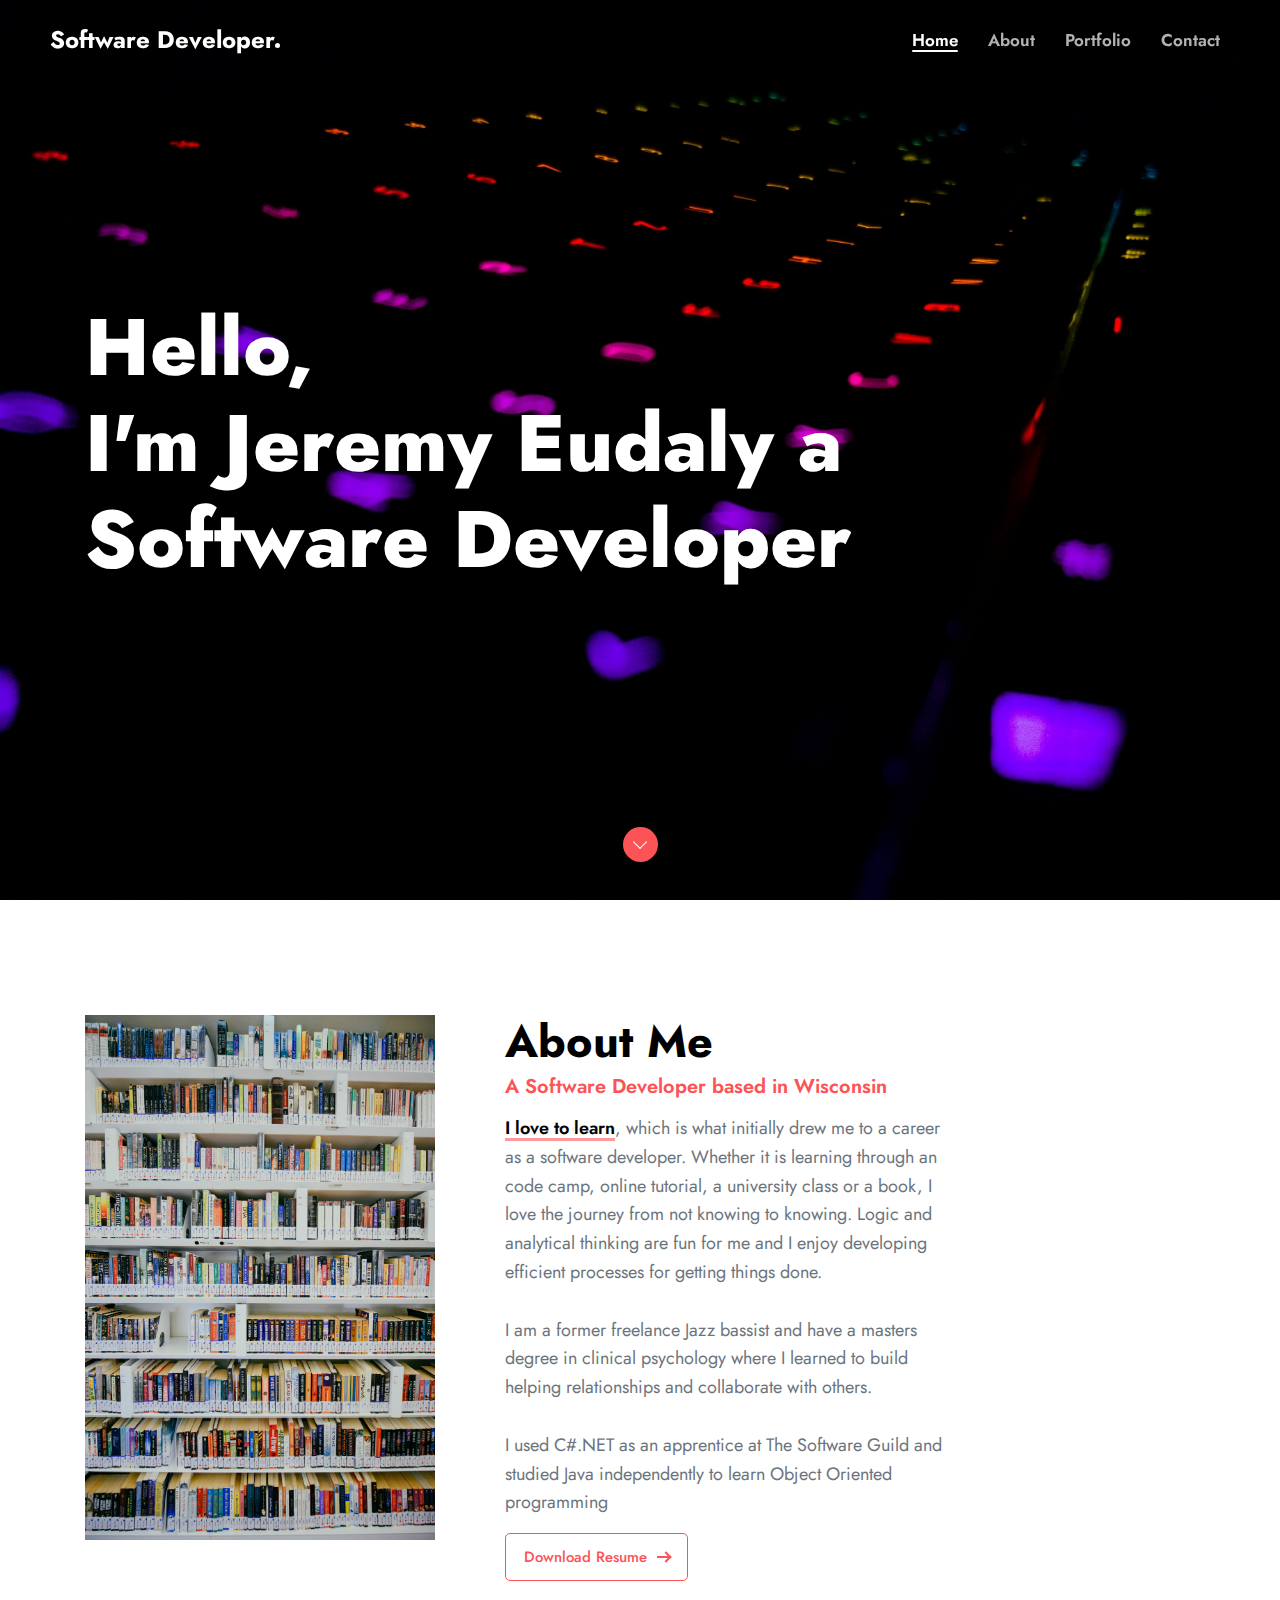
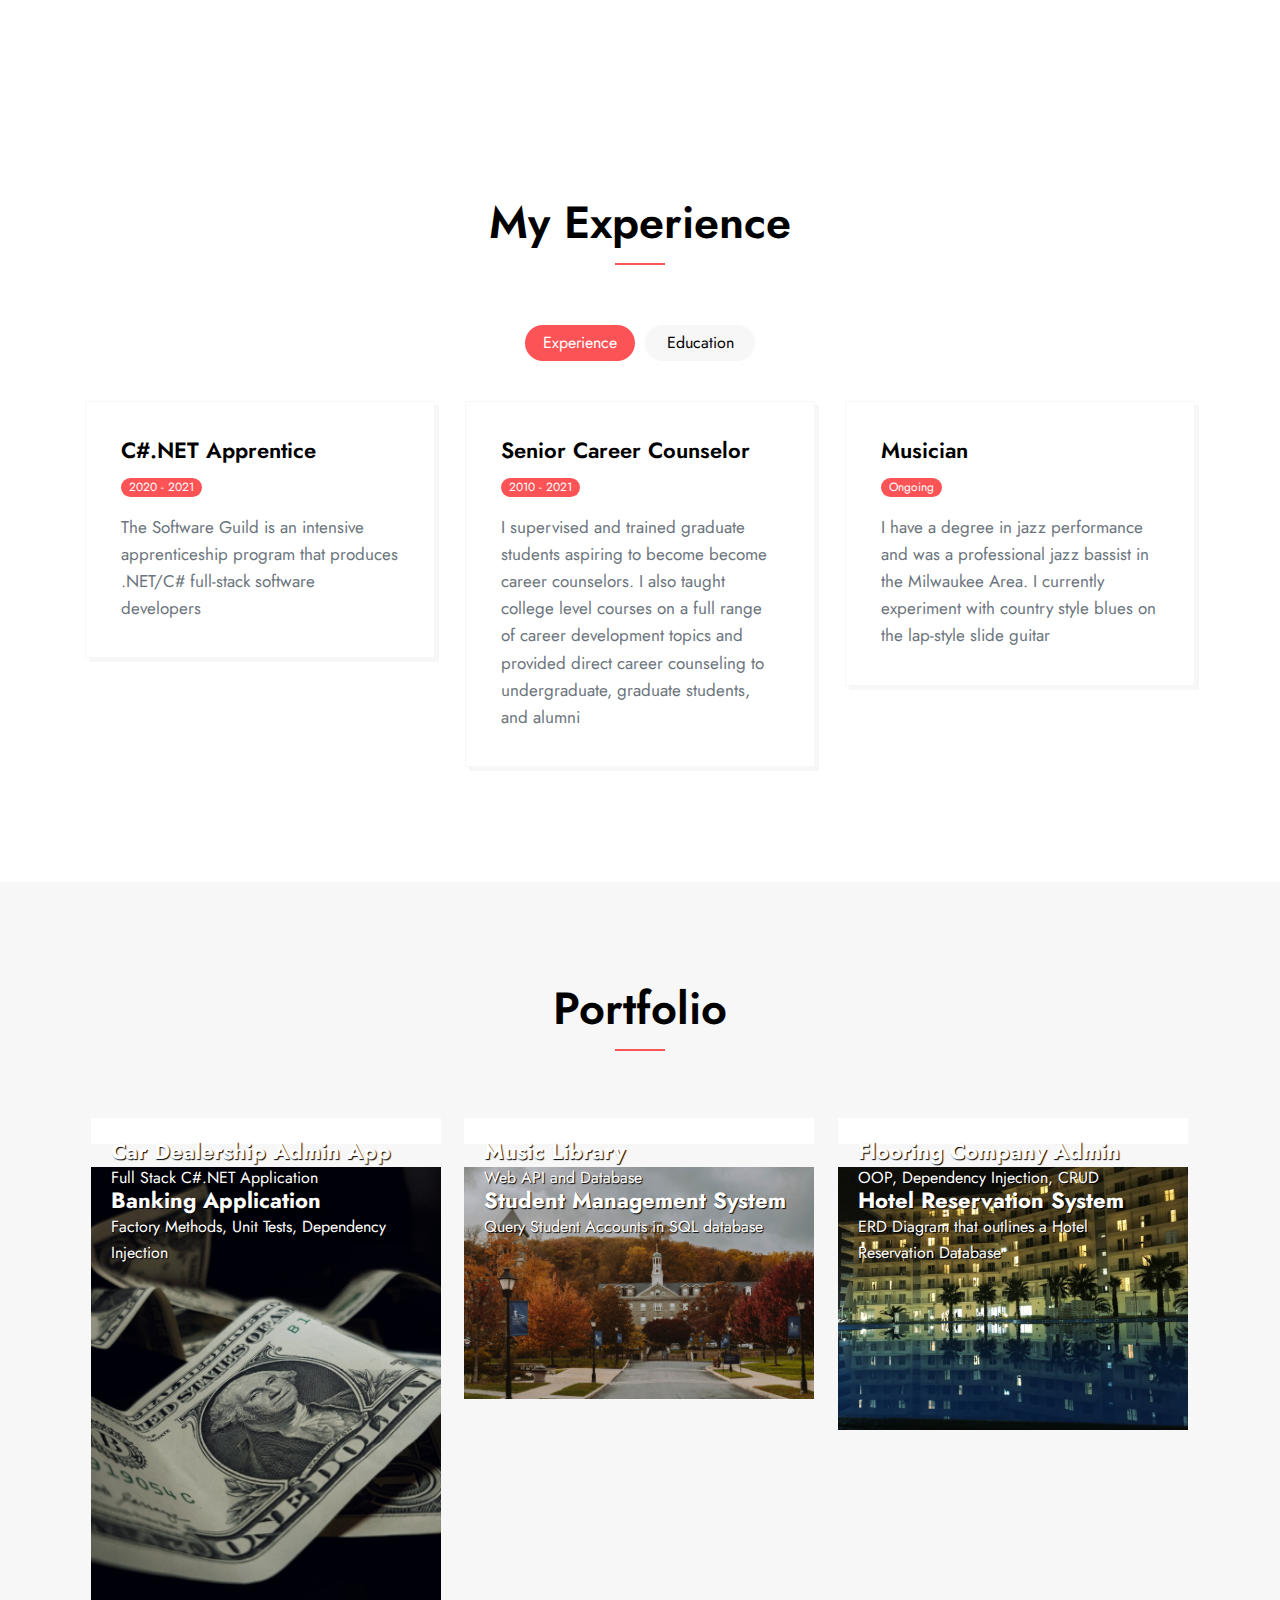
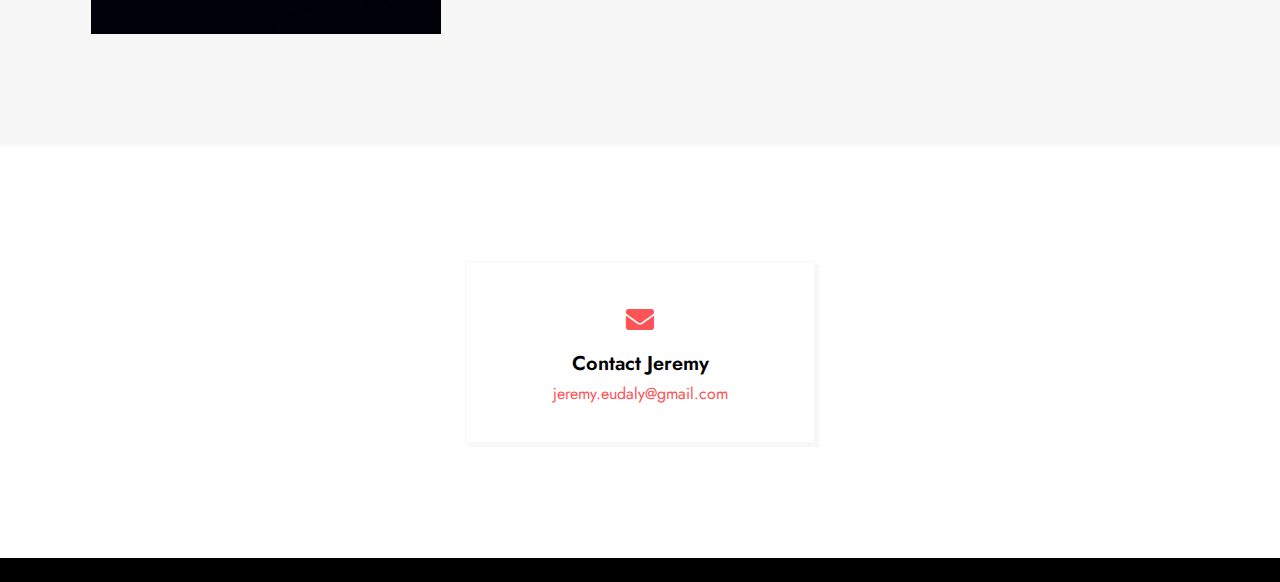
==== index.html @ 6d6a419e "html test edits" ====
<!DOCTYPE html>
<html lang="zxx">

<head>
    <!-- metas -->
    <meta charset="utf-8">
    <meta name="author" content="themepaa">
    <meta http-equiv="X-UA-Compatible" content="IE=edge">
    <meta name="viewport" content="width=device-width, initial-scale=1, shrink-to-fit=no">
    <meta name="keywords" content="Raquel - Portfolio Template">
    <meta name="description" content="Raquel - Portfolio Template">
    <!-- title -->
    <title>Jeremy Eudaly - Portfolio</title>
    <!-- Favicon -->
    <link rel="shortcut icon" type="image/x-icon" href="favicon2.ico">
    <!-- plugin CSS -->
    <link href="static/plugin/bootstrap/css/bootstrap.min.css" rel="stylesheet">
    <link href="static/plugin/font-awesome/css/all.min.css" rel="stylesheet">
    <link href="static/plugin/et-line/style.css" rel="stylesheet">
    <link href="static/plugin/themify-icons/themify-icons.css" rel="stylesheet">
    <link href="static/plugin/owl-carousel/css/owl.carousel.min.css" rel="stylesheet">
    <link href="static/plugin/magnific/magnific-popup.css" rel="stylesheet">
    <link href="static/plugin/ytplayer/css/jquery.mb.YTPlayer.min.css" rel="stylesheet">
    <link href="static/plugin/scroll/jquery.mCustomScrollbar.min.css" rel="stylesheet">
    <!-- theme css -->
    <link href="static/style/master.css" rel="stylesheet">
</head>
<!-- Body Start -->

<body data-spy="scroll" data-target="#navbar-collapse-toggle" data-offset="70">
    <!-- page loading -->
    <div id="loading">
        <div class="load-circle"><span class="one"></span></div>
    </div>
    <header>
        <nav class="navbar header-nav header-white header-transparent navbar-expand-lg">
            <div class="container-fluid">
                <!-- Brand -->
                <a class="navbar-brand" href="#">Software Developer<span></span></a>
                <!-- / -->
                <!-- Mobile Toggle -->
                <button class="navbar-toggler" type="button" data-toggle="collapse" data-target="#navbar-collapse-toggle" aria-controls="navbar-collapse-toggle" aria-expanded="false" aria-label="Toggle navigation">
                    <span></span>
                    <span></span>
                    <span></span>
                </button>
                <!-- / -->
                <!-- Top Menu -->
                <div class="collapse navbar-collapse justify-content-end" id="navbar-collapse-toggle">
                    <ul class="navbar-nav ml-auto">
                        <li><a class="nav-link active" href="#home"><span>Home</span></a></li>
                        <li><a class="nav-link" href="#about"><span>About</span></a></li>
                        <!-- <li><a class="nav-link" href="#services"><span>Services</span></a></li> -->
                        <li><a class="nav-link" href="#work"><span>Portfolio</span></a></li>
                        <!-- <li><a class="nav-link" href="#blog"><span>Blog</span></a></li> -->
                        <li><a class="nav-link" href="#contactus"><span>Contact</span></a></li>
                    </ul>
                </div>
                <!-- / -->
            </div><!-- Container -->
        </nav> <!-- Navbar -->
    </header>
    <!-- Main -->
    <main>
        <!-- Home Banner -->
        <section id="home" class="home-banner-01 parallax" style="background-image: url(static/img/home-background2.jpg);">
            <div class="container">
                <div class="row min-vh-100 align-items-center">
                    <div class="col-lg-12">
                        <div class="ht-text">
                            <h1>Hello,<br /> I'm Jeremy Eudaly a <br /> Software Developer</h1>
                            <!--
                            <div class="btn-bar">
                                <a href="#" class="px-btn white">
                                    <span>Contact Us</span>
                                    <i class="arrow"></i>
                                </a>\-->
                            </div>
                        </div>
                    </div>
                </div>
            </div>
            <div class="go-to go-to-next">
                <a href="#about">
                    <span></span>
                </a>
            </div>
        </section>
        <!-- End Home Banner -->
        <!-- About us -->
        <section class="section about-section" id="about">
            <div class="container">
                <div class="row align-items-start flex-row-reverse">
                    <div class="col-lg-7 col-xl-8 m-15px-tb">
                        <div class="about-text go-to">
                            <h3 class="dark-color">About Me</h3>
                            <h6 class="theme-color lead">A Software Developer based in Wisconsin</h6>
                            <p> <mark>I love to learn</mark>, which is what initially drew me to a career as a software developer.
                              
                              Whether it is learning through an code camp, online tutorial, a university class or a book, 
                              I love the journey from not knowing to knowing. 
                              <!--I get excited by the prospect of developing competence in all things dev and solving a new problems in creative ways.-->
                              Logic and analytical thinking are fun for me and I enjoy developing efficient processes for getting things done.<br><br> 
                            I am a former freelance Jazz bassist and 
                            have a masters degree in clinical psychology where I learned to build helping relationships 
                            and collaborate with others.<br><br> I used C#.NET as an apprentice at The Software Guild and studied Java independently to learn Object Oriented programming


                        
                     
                             </p>
                            
                            <!-- <div class="row about-list">
                                <div class="col-md-6">

                                </div>
                                <div class="col-md-6">

                                <
                            </div> -->
                            <div class="btn-bar">
                                <a class="px-btn theme" href="static/img/resume.pdf">
                                    <span>Download Resume</span> <i class="arrow"></i>
                                </a>
                            </div>
                        </div>
                    </div>
                    <div class="col-lg-3 col-xl-4 m-15px-tb">
                        <img src="static/img/books1.jpg" title="" alt="">
                    </div>
                </div>
            </div>
        </section>
        <!-- End About us -->
        <!-- Services -->




        <!-- End Services -->
        <!-- Resume -->
        <section class="section" id="resume">
            <div class="container">
                <div class="row justify-content-center">
                    <div class="col-lg-7">
                        <div class="section-title text-center">
                            <h2>My Experience</h2>
                        </div>
                    </div>
                </div>
                <div class="tab-style-1 p-15px-t">
                    <ul class="nav justify-content-center" id="pills-tab" role="tablist">
                        <li class="nav-item">
                            <a class="nav-link active" id="pills-01-tab" data-toggle="pill" href="#pills-01" role="tab" aria-controls="pills-01" aria-selected="false">
                                Experience
                            </a>
                        </li>
                        <li class="nav-item">
                            <a class="nav-link" id="pills-02-tab" data-toggle="pill" href="#pills-02" role="tab" aria-controls="pills-02" aria-selected="true">
                                Education
                            </a>
                        </li>

                    </ul>
                    <div class="tab-content" id="pills-tabContent">
                        <div class="tab-pane fade show active" id="pills-01" role="tabpanel" aria-labelledby="pills-01-tab">
                            <div class="row">
                                <div class="col-sm-6 col-lg-4 m-15px-tb">
                                    <div class="resume-box">
                                        <h4>C#.NET Apprentice</h4>
                                        <span>2020 - 2021</span>
                                        <p>The Software Guild is an intensive apprenticeship program that produces .NET/C# full-stack software developers</p>
                                    </div>
                                </div>
                                <div class="col-sm-6 col-lg-4 m-15px-tb">
                                    <div class="resume-box">
                                        <h4>Senior Career Counselor</h4>
                                        <span>2010 - 2021</span>
                                        <p>I supervised and trained graduate students aspiring to become become career counselors. 
                                            I also taught college level courses on a full range of career development topics and provided direct career counseling
                                             to undergraduate, graduate students, and alumni </p>
                                    </div>
                                </div>
                                <div class="col-sm-6 col-lg-4 m-15px-tb">
                                    <div class="resume-box">
                                        <h4>Musician</h4>
                                        <span>Ongoing</span>
                                        <p>I have a degree in jazz performance and was a professional jazz bassist in the Milwaukee Area. I currently experiment with country style blues on the lap-style slide guitar </p>
                                    </div>
                                </div>
                            </div>
                        </div>
                        <div class="tab-pane fade" id="pills-02" role="tabpanel" aria-labelledby="pills-02-tab">
                            <div class="row">
                                <div class="col-sm-6 col-lg-4 m-15px-tb">
                                    <div class="resume-box-01">
                                        <h4><label>The Software Guild</label></h4>
                                        <h5>C#.NET Apprenticeship Program</h5>
                                        <span>2020-2021</span>
                                        <p></p>
                                    </div>
                                </div>
                                <div class="col-sm-6 col-lg-4 m-15px-tb">
                                    <div class="resume-box-01">
                                        <h4><label>Cardinal Stritch University</label></h4>
                                        <h5>Master of Arts Degree in Clinical Psychology</h5>
                                        <span>2008</span>
                                        <p></p>
                                    </div>
                                </div>
                                <div class="col-sm-6 col-lg-4 m-15px-tb">
                                    <div class="resume-box-01">
                                        <h4><label>Cardinal Stritch University.</label></h4>
                                        <h5>Bachelor of Arts Degree In Music</h5>
                                        <span>2001</span>
                                        <p></p>
                                    </div>
                                </div>
                            </div>
                        </div>

                                </div>
                            </div>
                        </div>
                    </div>
                </div>
            </div>
        </section>
        <!-- End Resume -->
        <!-- Portfolio -->
        <section class="section portfolio-section gray-bg" id="work">
            <div class="container">
                <div class="row justify-content-center">
                    <div class="col-lg-7">
                        <div class="section-title text-center">
                            <h2>Portfolio</h2>
                            <!--<p></p> -->
                        </div>
                    </div>
                </div>
                <div class="portfolio-content grid-gutter-lg grid-col-3 lightbox-gallery">
                    <div class="grid-item product branding">
                        <div class="portfolio-box-01">

                            <div class="portfolio-info">
                                <h5><a href="https://github.com/JeremyE-dev/CarDealership3.0" style="color:white; text-shadow: #000 1px 1px 1px;">Car Dealership Admin App</h5>
                                <span style="color:white; text-shadow: #000 1px 1px 1px;">Full Stack C#.NET Application</span>
                              </a></div>
                            <div class="portfolio-img">
                              <a href="https://github.com/JeremyE-dev/CarDealership3.0"><img src="static/img/car2.jpg" title="" alt=""></a>
                                <div class="portfolio-icon d-flex align-items-end justify-content-center">
                                    <!-- <a href="https://github.com/JeremyE-dev/CarDealership3.0" class="px-btn white gallery-link">

                                      <span>View</span>
                                        <i class="arrow"></i>
                                    </a> -->
                                </div>
                            </div>
                        </div>
                    </div> <!-- grid item -->
                    <div class="grid-item product branding">
                        <div class="portfolio-box-01">
                            <div class="portfolio-info">
                                <h5><a href="https://github.com/JeremyE-dev/DvdLibraryDatabaseAPI3" style="color:white; text-shadow: #000 1px 1px 1px;">Music Library</a></h5>
                                <span style="color:white; text-shadow: #000 1px 1px 1px;">Web API and Database</span>
                                                        </div>
                            <div class="portfolio-img">
                                <img src="static/img/recordstore1.jpg" title="" alt="">
                                <div class="portfolio-icon d-flex align-items-end justify-content-center">
                                  <!--
                                    <a href="static/img/m-portfolio-2.jpg" class="px-btn white gallery-link">
                                        <span>View</span>
                                        <i class="arrow"></i>
                                    </a>
                                  -->
                                </div>
                            </div>
                        </div>
                    </div> <!-- grid item -->
                    <div class="grid-item product branding">
                        <div class="portfolio-box-01">
                            <div class="portfolio-info">
                                <h5><a href="https://github.com/JeremyE-dev/FlooringMastery052420" style="color:white; text-shadow: #000 1px 1px 1px;">Flooring Company Admin</a></h5>
                                <span style="color:white; text-shadow: #000 1px 1px 1px;">OOP, Dependency Injection, CRUD</span>
                            </div>
                            <div class="portfolio-img">
                                <img src="static/img/flooring3.jpg" title="" alt="">
                                <div class="portfolio-icon d-flex align-items-end justify-content-center">
                                  <!--
                                    <a href="static/img/m-portfolio-3.jpg" class="px-btn white gallery-link">
                                        <span>View</span>
                                        <i class="arrow"></i>
                                    </a>
                                  -->
                                </div>
                            </div>
                        </div>
                    </div> <!-- grid item -->
                    <div class="grid-item product branding">
                        <div class="portfolio-box-01">
                            <div class="portfolio-info">
                                <h5><a href="https://github.com/JeremyE-dev/SGBank05182020DI" style="color:white; text-shadow: #000 1px 1px 1px;">Banking Application</a></h5>
                                <span style="color:white; text-shadow: #000 1px 1px 1px;">Factory Methods, Unit Tests, Dependency Injection</span>
                            </div>
                            <div class="portfolio-img">
                                <img src="static/img/bank2.jpg" title="" alt="">
                                <div class="portfolio-icon d-flex align-items-end justify-content-center">
                                  <!--
                                    <a href="static/img/m-portfolio-5.jpg" class="px-btn white gallery-link">
                                        <span>View</span>
                                        <i class="arrow"></i>
                                    </a>
                                  -->
                                </div>
                            </div>
                        </div>
                    </div> <!-- grid item -->
                    <div class="grid-item product branding">
                        <div class="portfolio-box-01">
                            <div class="portfolio-info">
                                <h5><a href="https://github.com/JeremyE-dev/SIS-MVC-JE-9-2020" style="color:white; text-shadow: #000 1px 1px 1px;">Student Management System</a></h5>
                                <span style="color:white; text-shadow: #000 1px 1px 1px;">Query Student Accounts in SQL database</span>
                            </div>
                            <div class="portfolio-img">
                                <img src="static/img/college1.jpg" title="" alt="">
                                <div class="portfolio-icon d-flex align-items-end justify-content-center">
                                  <!--
                                    <a href="static/img/m-portfolio-4.jpg" class="px-btn white gallery-link">
                                        <span>View</span>
                                        <i class="arrow"></i>
                                    </a>
                                  -->
                                </div>
                            </div>
                        </div>
                    </div> <!-- grid item -->
                    <div class="grid-item product branding">
                        <div class="portfolio-box-01">
                            <div class="portfolio-info">
                                <h5><a href="https://github.com/JeremyE-dev/HotelReservationSystem11112020/tree/master" style="color:white; text-shadow: #000 1px 1px 1px;">Hotel Reservation System</a></h5>
                                <span style="color:white; text-shadow: #000 1px 1px 1px;">ERD Diagram that outlines a Hotel Reservation Database</span>
                            </div>
                            <div class="portfolio-img">
                                <img src="static/img/hotel3.jpg" title="" alt="">
                                <div class="portfolio-icon d-flex align-items-end justify-content-center">
                                  <!--
                                    <a href="static/img/m-portfolio-6.jpg" class="px-btn white gallery-link">
                                        <span>View</span>
                                        <i class="arrow"></i>
                                    </a>
                                  -->
                                </div>
                            </div>
                        </div>
                    <!-- </div> --> <!-- grid item -->


                    </div> <!-- grid item -->

                </div> <!-- portfolio-content -->
            </div>
        </section>
        <!-- End Portfolio -->
        <!-- Testimonisla -->

        <!-- End Testimonisla -->
        <!-- Blog -->

        <!-- End Blog -->
        <!-- Contact Us -->
        <section class="section" id="contactus">
            <div class="container">

                
                <div class="row justify-content-center">
                    <!--
                    <div class="col-lg-7">
                        <div class="section-title text-center">
                            <h2>Get In Touch</h2>
                            <p>I design and develop services for customers of all sizes, specializing in creating stylish, modern websites</p>
                        </div>
                    </div>
                    -->
                </div>
                
                <!-- remove -->
                <!--
                 <div class="row justify-content-center">
                    <div class="col-md-10 col-lg-9 m-15px-tb">
                        <div class="contact-form">
                            <p>If you have any questions please do not hesitate to send me a message.</p>
                            <form id="contact-form" method="POST">
                                <div class="row">
                                    <div class="col-md-6">
                                        <div class="form-group">
                                            <input name="Name" id="name" placeholder="Name *" class="form-control" type="text">
                                            <span class="input-focus-effect theme-bg"></span>
                                        </div> 
                                    </div>
                                    <div class="col-md-6">
                                        <div class="form-group">
                                            <input name="Email" id="email" placeholder="Email *" class="form-control" type="email">
                                            <span class="input-focus-effect theme-bg"></span>
                                        </div>
                                    </div>
                                    <div class="col-12">
                                        <div class="form-group">
                                            <input name="Subject" id="subject" placeholder="Subject *" class="form-control" type="text">
                                            <span class="input-focus-effect theme-bg"></span>
                                        </div>
                                    </div>
                                    <div class="col-md-12">
                                        <div class="form-group">
                                            <textarea name="message" id="message" placeholder="Your message *" rows="3" class="form-control"></textarea>
                                            <span class="input-focus-effect theme-bg"></span>
                                        </div>
                                    </div>
                                    <div class="col-md-12 text-center">


                                        <div class="send">
                                            
                                           <button class="px-btn theme" onclick="send_mail()" type="button" value="Send"><span>Contact Jeremy</span> <i class="arrow"></i></button>

                                        </div>
                                        <span id="suce_message" class="text-success" style="display: none">Message Sent Successfully</span>
                                        <span id="err_message" class="text-danger" style="display: none">Message Sending Failed</span>
                                    </div>
                                </div>
                            </form>
                        </div>
                    </div>
                </div>

            -->
            

                 <div class="row text-center justify-content-center">
                    <!-- <div class="col-lg-4 m-15px-tb">
                      <div class="contact-name">
                            <div class="icon">
                                <i class="fas fa-map-marker-alt"></i>
                            </div>
                            <h5>Visit My Studio</h5>
                            <p>Warnwe Park Streetperrine, <br>FL 33157 New York City</p>
                        </div>
                    </div>
                -->
                    <div class="col-lg-4 m-15px-tb">
                        <div class="contact-name">
                            <div class="icon">
                                <i class="fas fa-envelope"></i>
                            </div>
                            <h5>Contact Jeremy</h5>
                            <a href="mailto:jeremy.eudaly@gmail.com">jeremy.eudaly@gmail.com</a>
                            <!-- <p>jeremy.eudaly@gmail.com</p> -->
                        </div>
                    </div>
                   <!-- <div class="col-lg-4 m-15px-tb">
                       <div class="contact-name">
                            <div class="icon">
                                <i class="fas fa-envelope"></i>
                            </div>
                            <h5>Phone</h5>
                            <p>Phone: +01 123 654 8096<br />Fax: +04 123 654 8096</p>
                        </div>
                    </div> -->
                </div>



            </div>
        </section>
        <!-- End Contact Us -->
    </main>
    <!-- main end -->
    <!-- Footer-->
    <footer class="footer white">
        <div class="container">
            <div class="row align-items-center">
                <div class="col-md-6 m-10px-tb">
                    <div class="nav justify-content-center justify-content-md-start">
                      <!--   <a href="#"><i class="fab fa-facebook-f"></i></a>
                        <a href="#"><i class="fab fa-twitter"></i></a>
                        <a href="#"><i class="fab fa-instagram"></i></a>
                        <a href="#"><i class="fab fa-linkedin-in"></i></a>
                        <a href="#"><i class="fab fa-pinterest"></i></a> -->
                    </div>
                </div>
                <div class="col-md-6 m-10px-tb text-center text-md-right">
                     <!-- <p>© 2020 copyright all right reserved</p> -->
                </div>
            </div>
        </div>
    </footer>
    <!-- footer End -->
    <!-- jquery -->
    <script src="static/js/jquery-3.2.1.min.js"></script>
    <script src="static/js/jquery-migrate-3.0.0.min.js"></script>
    <!-- end jquery -->
    <!-- appear -->
    <script src="static/plugin/appear/jquery.appear.js"></script>
    <!-- end appear -->
    <!--bootstrap-->
    <script src="static/plugin/bootstrap/js/popper.min.js"></script>
    <script src="static/plugin/bootstrap/js/bootstrap.js"></script>
    <!--end bootstrap-->
    <!-- End -->
    <!-- custom js -->
    <script src="static/js/custom.js"></script>
    <!-- mail.send -->
    <!-- <script src="static/js/mail_send.js"></script> -->
    <script src="static/js/mail_send.js"></script>
    <!-- end -->
    <!-- end body -->
</body>

</html>
---- static/plugin/et-line/style.css ----
@font-face {
	font-family: 'et-line';
	src:url('fonts/et-line.eot');
	src:url('fonts/et-line.eot?#iefix') format('embedded-opentype'),
		url('fonts/et-line.woff') format('woff'),
		url('fonts/et-line.ttf') format('truetype'),
		url('fonts/et-line.svg#et-line') format('svg');
	font-weight: normal;
	font-style: normal;
}

/* Use the following CSS code if you want to use data attributes for inserting your icons */
[data-icon]:before {
	font-family: 'et-line';
	content: attr(data-icon);
	speak: none;
	font-weight: normal;
	font-variant: normal;
	text-transform: none;
	line-height: 1;
	-webkit-font-smoothing: antialiased;
	-moz-osx-font-smoothing: grayscale;
	display:inline-block;
}

/* Use the following CSS code if you want to have a class per icon */
/*
Instead of a list of all class selectors,
you can use the generic selector below, but it's slower:
[class*="icon-"] {
*/
.icon-mobile, .icon-laptop, .icon-desktop, .icon-tablet, .icon-phone, .icon-document, .icon-documents, .icon-search, .icon-clipboard, .icon-newspaper, .icon-notebook, .icon-book-open, .icon-browser, .icon-calendar, .icon-presentation, .icon-picture, .icon-pictures, .icon-video, .icon-camera, .icon-printer, .icon-toolbox, .icon-briefcase, .icon-wallet, .icon-gift, .icon-bargraph, .icon-grid, .icon-expand, .icon-focus, .icon-edit, .icon-adjustments, .icon-ribbon, .icon-hourglass, .icon-lock, .icon-megaphone, .icon-shield, .icon-trophy, .icon-flag, .icon-map, .icon-puzzle, .icon-basket, .icon-envelope, .icon-streetsign, .icon-telescope, .icon-gears, .icon-key, .icon-paperclip, .icon-attachment, .icon-pricetags, .icon-lightbulb, .icon-layers, .icon-pencil, .icon-tools, .icon-tools-2, .icon-scissors, .icon-paintbrush, .icon-magnifying-glass, .icon-circle-compass, .icon-linegraph, .icon-mic, .icon-strategy, .icon-beaker, .icon-caution, .icon-recycle, .icon-anchor, .icon-profile-male, .icon-profile-female, .icon-bike, .icon-wine, .icon-hotairballoon, .icon-globe, .icon-genius, .icon-map-pin, .icon-dial, .icon-chat, .icon-heart, .icon-cloud, .icon-upload, .icon-download, .icon-target, .icon-hazardous, .icon-piechart, .icon-speedometer, .icon-global, .icon-compass, .icon-lifesaver, .icon-clock, .icon-aperture, .icon-quote, .icon-scope, .icon-alarmclock, .icon-refresh, .icon-happy, .icon-sad, .icon-facebook, .icon-twitter, .icon-googleplus, .icon-rss, .icon-tumblr, .icon-linkedin, .icon-dribbble {
	font-family: 'et-line';
	speak: none;
	font-style: normal;
	font-weight: normal;
	font-variant: normal;
	text-transform: none;
	line-height: 1;
	-webkit-font-smoothing: antialiased;
	-moz-osx-font-smoothing: grayscale;
	display:inline-block;
}
.icon-mobile:before {
	content: "\e000";
}
.icon-laptop:before {
	content: "\e001";
}
.icon-desktop:before {
	content: "\e002";
}
.icon-tablet:before {
	content: "\e003";
}
.icon-phone:before {
	content: "\e004";
}
.icon-document:before {
	content: "\e005";
}
.icon-documents:before {
	content: "\e006";
}
.icon-search:before {
	content: "\e007";
}
.icon-clipboard:before {
	content: "\e008";
}
.icon-newspaper:before {
	content: "\e009";
}
.icon-notebook:before {
	content: "\e00a";
}
.icon-book-open:before {
	content: "\e00b";
}
.icon-browser:before {
	content: "\e00c";
}
.icon-calendar:before {
	content: "\e00d";
}
.icon-presentation:before {
	content: "\e00e";
}
.icon-picture:before {
	content: "\e00f";
}
.icon-pictures:before {
	content: "\e010";
}
.icon-video:before {
	content: "\e011";
}
.icon-camera:before {
	content: "\e012";
}
.icon-printer:before {
	content: "\e013";
}
.icon-toolbox:before {
	content: "\e014";
}
.icon-briefcase:before {
	content: "\e015";
}
.icon-wallet:before {
	content: "\e016";
}
.icon-gift:before {
	content: "\e017";
}
.icon-bargraph:before {
	content: "\e018";
}
.icon-grid:before {
	content: "\e019";
}
.icon-expand:before {
	content: "\e01a";
}
.icon-focus:before {
	content: "\e01b";
}
.icon-edit:before {
	content: "\e01c";
}
.icon-adjustments:before {
	content: "\e01d";
}
.icon-ribbon:before {
	content: "\e01e";
}
.icon-hourglass:before {
	content: "\e01f";
}
.icon-lock:before {
	content: "\e020";
}
.icon-megaphone:before {
	content: "\e021";
}
.icon-shield:before {
	content: "\e022";
}
.icon-trophy:before {
	content: "\e023";
}
.icon-flag:before {
	content: "\e024";
}
.icon-map:before {
	content: "\e025";
}
.icon-puzzle:before {
	content: "\e026";
}
.icon-basket:before {
	content: "\e027";
}
.icon-envelope:before {
	content: "\e028";
}
.icon-streetsign:before {
	content: "\e029";
}
.icon-telescope:before {
	content: "\e02a";
}
.icon-gears:before {
	content: "\e02b";
}
.icon-key:before {
	content: "\e02c";
}
.icon-paperclip:before {
	content: "\e02d";
}
.icon-attachment:before {
	content: "\e02e";
}
.icon-pricetags:before {
	content: "\e02f";
}
.icon-lightbulb:before {
	content: "\e030";
}
.icon-layers:before {
	content: "\e031";
}
.icon-pencil:before {
	content: "\e032";
}
.icon-tools:before {
	content: "\e033";
}
.icon-tools-2:before {
	content: "\e034";
}
.icon-scissors:before {
	content: "\e035";
}
.icon-paintbrush:before {
	content: "\e036";
}
.icon-magnifying-glass:before {
	content: "\e037";
}
.icon-circle-compass:before {
	content: "\e038";
}
.icon-linegraph:before {
	content: "\e039";
}
.icon-mic:before {
	content: "\e03a";
}
.icon-strategy:before {
	content: "\e03b";
}
.icon-beaker:before {
	content: "\e03c";
}
.icon-caution:before {
	content: "\e03d";
}
.icon-recycle:before {
	content: "\e03e";
}
.icon-anchor:before {
	content: "\e03f";
}
.icon-profile-male:before {
	content: "\e040";
}
.icon-profile-female:before {
	content: "\e041";
}
.icon-bike:before {
	content: "\e042";
}
.icon-wine:before {
	content: "\e043";
}
.icon-hotairballoon:before {
	content: "\e044";
}
.icon-globe:before {
	content: "\e045";
}
.icon-genius:before {
	content: "\e046";
}
.icon-map-pin:before {
	content: "\e047";
}
.icon-dial:before {
	content: "\e048";
}
.icon-chat:before {
	content: "\e049";
}
.icon-heart:before {
	content: "\e04a";
}
.icon-cloud:before {
	content: "\e04b";
}
.icon-upload:before {
	content: "\e04c";
}
.icon-download:before {
	content: "\e04d";
}
.icon-target:before {
	content: "\e04e";
}
.icon-hazardous:before {
	content: "\e04f";
}
.icon-piechart:before {
	content: "\e050";
}
.icon-speedometer:before {
	content: "\e051";
}
.icon-global:before {
	content: "\e052";
}
.icon-compass:before {
	content: "\e053";
}
.icon-lifesaver:before {
	content: "\e054";
}
.icon-clock:before {
	content: "\e055";
}
.icon-aperture:before {
	content: "\e056";
}
.icon-quote:before {
	content: "\e057";
}
.icon-scope:before {
	content: "\e058";
}
.icon-alarmclock:before {
	content: "\e059";
}
.icon-refresh:before {
	content: "\e05a";
}
.icon-happy:before {
	content: "\e05b";
}
.icon-sad:before {
	content: "\e05c";
}
.icon-facebook:before {
	content: "\e05d";
}
.icon-twitter:before {
	content: "\e05e";
}
.icon-googleplus:before {
	content: "\e05f";
}
.icon-rss:before {
	content: "\e060";
}
.icon-tumblr:before {
	content: "\e061";
}
.icon-linkedin:before {
	content: "\e062";
}
.icon-dribbble:before {
	content: "\e063";
}
---- static/plugin/themify-icons/themify-icons.css ----
@font-face {
	font-family: 'themify';
	src:url('fonts/themify.eot?-fvbane');
	src:url('fonts/themify.eot?#iefix-fvbane') format('embedded-opentype'),
		url('fonts/themify.woff?-fvbane') format('woff'),
		url('fonts/themify.ttf?-fvbane') format('truetype'),
		url('fonts/themify.svg?-fvbane#themify') format('svg');
	font-weight: normal;
	font-style: normal;
}

[class^="ti-"], [class*=" ti-"] {
	font-family: 'themify';
	speak: none;
	font-style: normal;
	font-weight: normal;
	font-variant: normal;
	text-transform: none;
	line-height: 1;

	/* Better Font Rendering =========== */
	-webkit-font-smoothing: antialiased;
	-moz-osx-font-smoothing: grayscale;
}

.ti-wand:before {
	content: "\e600";
}
.ti-volume:before {
	content: "\e601";
}
.ti-user:before {
	content: "\e602";
}
.ti-unlock:before {
	content: "\e603";
}
.ti-unlink:before {
	content: "\e604";
}
.ti-trash:before {
	content: "\e605";
}
.ti-thought:before {
	content: "\e606";
}
.ti-target:before {
	content: "\e607";
}
.ti-tag:before {
	content: "\e608";
}
.ti-tablet:before {
	content: "\e609";
}
.ti-star:before {
	content: "\e60a";
}
.ti-spray:before {
	content: "\e60b";
}
.ti-signal:before {
	content: "\e60c";
}
.ti-shopping-cart:before {
	content: "\e60d";
}
.ti-shopping-cart-full:before {
	content: "\e60e";
}
.ti-settings:before {
	content: "\e60f";
}
.ti-search:before {
	content: "\e610";
}
.ti-zoom-in:before {
	content: "\e611";
}
.ti-zoom-out:before {
	content: "\e612";
}
.ti-cut:before {
	content: "\e613";
}
.ti-ruler:before {
	content: "\e614";
}
.ti-ruler-pencil:before {
	content: "\e615";
}
.ti-ruler-alt:before {
	content: "\e616";
}
.ti-bookmark:before {
	content: "\e617";
}
.ti-bookmark-alt:before {
	content: "\e618";
}
.ti-reload:before {
	content: "\e619";
}
.ti-plus:before {
	content: "\e61a";
}
.ti-pin:before {
	content: "\e61b";
}
.ti-pencil:before {
	content: "\e61c";
}
.ti-pencil-alt:before {
	content: "\e61d";
}
.ti-paint-roller:before {
	content: "\e61e";
}
.ti-paint-bucket:before {
	content: "\e61f";
}
.ti-na:before {
	content: "\e620";
}
.ti-mobile:before {
	content: "\e621";
}
.ti-minus:before {
	content: "\e622";
}
.ti-medall:before {
	content: "\e623";
}
.ti-medall-alt:before {
	content: "\e624";
}
.ti-marker:before {
	content: "\e625";
}
.ti-marker-alt:before {
	content: "\e626";
}
.ti-arrow-up:before {
	content: "\e627";
}
.ti-arrow-right:before {
	content: "\e628";
}
.ti-arrow-left:before {
	content: "\e629";
}
.ti-arrow-down:before {
	content: "\e62a";
}
.ti-lock:before {
	content: "\e62b";
}
.ti-location-arrow:before {
	content: "\e62c";
}
.ti-link:before {
	content: "\e62d";
}
.ti-layout:before {
	content: "\e62e";
}
.ti-layers:before {
	content: "\e62f";
}
.ti-layers-alt:before {
	content: "\e630";
}
.ti-key:before {
	content: "\e631";
}
.ti-import:before {
	content: "\e632";
}
.ti-image:before {
	content: "\e633";
}
.ti-heart:before {
	content: "\e634";
}
.ti-heart-broken:before {
	content: "\e635";
}
.ti-hand-stop:before {
	content: "\e636";
}
.ti-hand-open:before {
	content: "\e637";
}
.ti-hand-drag:before {
	content: "\e638";
}
.ti-folder:before {
	content: "\e639";
}
.ti-flag:before {
	content: "\e63a";
}
.ti-flag-alt:before {
	content: "\e63b";
}
.ti-flag-alt-2:before {
	content: "\e63c";
}
.ti-eye:before {
	content: "\e63d";
}
.ti-export:before {
	content: "\e63e";
}
.ti-exchange-vertical:before {
	content: "\e63f";
}
.ti-desktop:before {
	content: "\e640";
}
.ti-cup:before {
	content: "\e641";
}
.ti-crown:before {
	content: "\e642";
}
.ti-comments:before {
	content: "\e643";
}
.ti-comment:before {
	content: "\e644";
}
.ti-comment-alt:before {
	content: "\e645";
}
.ti-close:before {
	content: "\e646";
}
.ti-clip:before {
	content: "\e647";
}
.ti-angle-up:before {
	content: "\e648";
}
.ti-angle-right:before {
	content: "\e649";
}
.ti-angle-left:before {
	content: "\e64a";
}
.ti-angle-down:before {
	content: "\e64b";
}
.ti-check:before {
	content: "\e64c";
}
.ti-check-box:before {
	content: "\e64d";
}
.ti-camera:before {
	content: "\e64e";
}
.ti-announcement:before {
	content: "\e64f";
}
.ti-brush:before {
	content: "\e650";
}
.ti-briefcase:before {
	content: "\e651";
}
.ti-bolt:before {
	content: "\e652";
}
.ti-bolt-alt:before {
	content: "\e653";
}
.ti-blackboard:before {
	content: "\e654";
}
.ti-bag:before {
	content: "\e655";
}
.ti-move:before {
	content: "\e656";
}
.ti-arrows-vertical:before {
	content: "\e657";
}
.ti-arrows-horizontal:before {
	content: "\e658";
}
.ti-fullscreen:before {
	content: "\e659";
}
.ti-arrow-top-right:before {
	content: "\e65a";
}
.ti-arrow-top-left:before {
	content: "\e65b";
}
.ti-arrow-circle-up:before {
	content: "\e65c";
}
.ti-arrow-circle-right:before {
	content: "\e65d";
}
.ti-arrow-circle-left:before {
	content: "\e65e";
}
.ti-arrow-circle-down:before {
	content: "\e65f";
}
.ti-angle-double-up:before {
	content: "\e660";
}
.ti-angle-double-right:before {
	content: "\e661";
}
.ti-angle-double-left:before {
	content: "\e662";
}
.ti-angle-double-down:before {
	content: "\e663";
}
.ti-zip:before {
	content: "\e664";
}
.ti-world:before {
	content: "\e665";
}
.ti-wheelchair:before {
	content: "\e666";
}
.ti-view-list:before {
	content: "\e667";
}
.ti-view-list-alt:before {
	content: "\e668";
}
.ti-view-grid:before {
	content: "\e669";
}
.ti-uppercase:before {
	content: "\e66a";
}
.ti-upload:before {
	content: "\e66b";
}
.ti-underline:before {
	content: "\e66c";
}
.ti-truck:before {
	content: "\e66d";
}
.ti-timer:before {
	content: "\e66e";
}
.ti-ticket:before {
	content: "\e66f";
}
.ti-thumb-up:before {
	content: "\e670";
}
.ti-thumb-down:before {
	content: "\e671";
}
.ti-text:before {
	content: "\e672";
}
.ti-stats-up:before {
	content: "\e673";
}
.ti-stats-down:before {
	content: "\e674";
}
.ti-split-v:before {
	content: "\e675";
}
.ti-split-h:before {
	content: "\e676";
}
.ti-smallcap:before {
	content: "\e677";
}
.ti-shine:before {
	content: "\e678";
}
.ti-shift-right:before {
	content: "\e679";
}
.ti-shift-left:before {
	content: "\e67a";
}
.ti-shield:before {
	content: "\e67b";
}
.ti-notepad:before {
	content: "\e67c";
}
.ti-server:before {
	content: "\e67d";
}
.ti-quote-right:before {
	content: "\e67e";
}
.ti-quote-left:before {
	content: "\e67f";
}
.ti-pulse:before {
	content: "\e680";
}
.ti-printer:before {
	content: "\e681";
}
.ti-power-off:before {
	content: "\e682";
}
.ti-plug:before {
	content: "\e683";
}
.ti-pie-chart:before {
	content: "\e684";
}
.ti-paragraph:before {
	content: "\e685";
}
.ti-panel:before {
	content: "\e686";
}
.ti-package:before {
	content: "\e687";
}
.ti-music:before {
	content: "\e688";
}
.ti-music-alt:before {
	content: "\e689";
}
.ti-mouse:before {
	content: "\e68a";
}
.ti-mouse-alt:before {
	content: "\e68b";
}
.ti-money:before {
	content: "\e68c";
}
.ti-microphone:before {
	content: "\e68d";
}
.ti-menu:before {
	content: "\e68e";
}
.ti-menu-alt:before {
	content: "\e68f";
}
.ti-map:before {
	content: "\e690";
}
.ti-map-alt:before {
	content: "\e691";
}
.ti-loop:before {
	content: "\e692";
}
.ti-location-pin:before {
	content: "\e693";
}
.ti-list:before {
	content: "\e694";
}
.ti-light-bulb:before {
	content: "\e695";
}
.ti-Italic:before {
	content: "\e696";
}
.ti-info:before {
	content: "\e697";
}
.ti-infinite:before {
	content: "\e698";
}
.ti-id-badge:before {
	content: "\e699";
}
.ti-hummer:before {
	content: "\e69a";
}
.ti-home:before {
	content: "\e69b";
}
.ti-help:before {
	content: "\e69c";
}
.ti-headphone:before {
	content: "\e69d";
}
.ti-harddrives:before {
	content: "\e69e";
}
.ti-harddrive:before {
	content: "\e69f";
}
.ti-gift:before {
	content: "\e6a0";
}
.ti-game:before {
	content: "\e6a1";
}
.ti-filter:before {
	content: "\e6a2";
}
.ti-files:before {
	content: "\e6a3";
}
.ti-file:before {
	content: "\e6a4";
}
.ti-eraser:before {
	content: "\e6a5";
}
.ti-envelope:before {
	content: "\e6a6";
}
.ti-download:before {
	content: "\e6a7";
}
.ti-direction:before {
	content: "\e6a8";
}
.ti-direction-alt:before {
	content: "\e6a9";
}
.ti-dashboard:before {
	content: "\e6aa";
}
.ti-control-stop:before {
	content: "\e6ab";
}
.ti-control-shuffle:before {
	content: "\e6ac";
}
.ti-control-play:before {
	content: "\e6ad";
}
.ti-control-pause:before {
	content: "\e6ae";
}
.ti-control-forward:before {
	content: "\e6af";
}
.ti-control-backward:before {
	content: "\e6b0";
}
.ti-cloud:before {
	content: "\e6b1";
}
.ti-cloud-up:before {
	content: "\e6b2";
}
.ti-cloud-down:before {
	content: "\e6b3";
}
.ti-clipboard:before {
	content: "\e6b4";
}
.ti-car:before {
	content: "\e6b5";
}
.ti-calendar:before {
	content: "\e6b6";
}
.ti-book:before {
	content: "\e6b7";
}
.ti-bell:before {
	content: "\e6b8";
}
.ti-basketball:before {
	content: "\e6b9";
}
.ti-bar-chart:before {
	content: "\e6ba";
}
.ti-bar-chart-alt:before {
	content: "\e6bb";
}
.ti-back-right:before {
	content: "\e6bc";
}
.ti-back-left:before {
	content: "\e6bd";
}
.ti-arrows-corner:before {
	content: "\e6be";
}
.ti-archive:before {
	content: "\e6bf";
}
.ti-anchor:before {
	content: "\e6c0";
}
.ti-align-right:before {
	content: "\e6c1";
}
.ti-align-left:before {
	content: "\e6c2";
}
.ti-align-justify:before {
	content: "\e6c3";
}
.ti-align-center:before {
	content: "\e6c4";
}
.ti-alert:before {
	content: "\e6c5";
}
.ti-alarm-clock:before {
	content: "\e6c6";
}
.ti-agenda:before {
	content: "\e6c7";
}
.ti-write:before {
	content: "\e6c8";
}
.ti-window:before {
	content: "\e6c9";
}
.ti-widgetized:before {
	content: "\e6ca";
}
.ti-widget:before {
	content: "\e6cb";
}
.ti-widget-alt:before {
	content: "\e6cc";
}
.ti-wallet:before {
	content: "\e6cd";
}
.ti-video-clapper:before {
	content: "\e6ce";
}
.ti-video-camera:before {
	content: "\e6cf";
}
.ti-vector:before {
	content: "\e6d0";
}
.ti-themify-logo:before {
	content: "\e6d1";
}
.ti-themify-favicon:before {
	content: "\e6d2";
}
.ti-themify-favicon-alt:before {
	content: "\e6d3";
}
.ti-support:before {
	content: "\e6d4";
}
.ti-stamp:before {
	content: "\e6d5";
}
.ti-split-v-alt:before {
	content: "\e6d6";
}
.ti-slice:before {
	content: "\e6d7";
}
.ti-shortcode:before {
	content: "\e6d8";
}
.ti-shift-right-alt:before {
	content: "\e6d9";
}
.ti-shift-left-alt:before {
	content: "\e6da";
}
.ti-ruler-alt-2:before {
	content: "\e6db";
}
.ti-receipt:before {
	content: "\e6dc";
}
.ti-pin2:before {
	content: "\e6dd";
}
.ti-pin-alt:before {
	content: "\e6de";
}
.ti-pencil-alt2:before {
	content: "\e6df";
}
.ti-palette:before {
	content: "\e6e0";
}
.ti-more:before {
	content: "\e6e1";
}
.ti-more-alt:before {
	content: "\e6e2";
}
.ti-microphone-alt:before {
	content: "\e6e3";
}
.ti-magnet:before {
	content: "\e6e4";
}
.ti-line-double:before {
	content: "\e6e5";
}
.ti-line-dotted:before {
	content: "\e6e6";
}
.ti-line-dashed:before {
	content: "\e6e7";
}
.ti-layout-width-full:before {
	content: "\e6e8";
}
.ti-layout-width-default:before {
	content: "\e6e9";
}
.ti-layout-width-default-alt:before {
	content: "\e6ea";
}
.ti-layout-tab:before {
	content: "\e6eb";
}
.ti-layout-tab-window:before {
	content: "\e6ec";
}
.ti-layout-tab-v:before {
	content: "\e6ed";
}
.ti-layout-tab-min:before {
	content: "\e6ee";
}
.ti-layout-slider:before {
	content: "\e6ef";
}
.ti-layout-slider-alt:before {
	content: "\e6f0";
}
.ti-layout-sidebar-right:before {
	content: "\e6f1";
}
.ti-layout-sidebar-none:before {
	content: "\e6f2";
}
.ti-layout-sidebar-left:before {
	content: "\e6f3";
}
.ti-layout-placeholder:before {
	content: "\e6f4";
}
.ti-layout-menu:before {
	content: "\e6f5";
}
.ti-layout-menu-v:before {
	content: "\e6f6";
}
.ti-layout-menu-separated:before {
	content: "\e6f7";
}
.ti-layout-menu-full:before {
	content: "\e6f8";
}
.ti-layout-media-right-alt:before {
	content: "\e6f9";
}
.ti-layout-media-right:before {
	content: "\e6fa";
}
.ti-layout-media-overlay:before {
	content: "\e6fb";
}
.ti-layout-media-overlay-alt:before {
	content: "\e6fc";
}
.ti-layout-media-overlay-alt-2:before {
	content: "\e6fd";
}
.ti-layout-media-left-alt:before {
	content: "\e6fe";
}
.ti-layout-media-left:before {
	content: "\e6ff";
}
.ti-layout-media-center-alt:before {
	content: "\e700";
}
.ti-layout-media-center:before {
	content: "\e701";
}
.ti-layout-list-thumb:before {
	content: "\e702";
}
.ti-layout-list-thumb-alt:before {
	content: "\e703";
}
.ti-layout-list-post:before {
	content: "\e704";
}
.ti-layout-list-large-image:before {
	content: "\e705";
}
.ti-layout-line-solid:before {
	content: "\e706";
}
.ti-layout-grid4:before {
	content: "\e707";
}
.ti-layout-grid3:before {
	content: "\e708";
}
.ti-layout-grid2:before {
	content: "\e709";
}
.ti-layout-grid2-thumb:before {
	content: "\e70a";
}
.ti-layout-cta-right:before {
	content: "\e70b";
}
.ti-layout-cta-left:before {
	content: "\e70c";
}
.ti-layout-cta-center:before {
	content: "\e70d";
}
.ti-layout-cta-btn-right:before {
	content: "\e70e";
}
.ti-layout-cta-btn-left:before {
	content: "\e70f";
}
.ti-layout-column4:before {
	content: "\e710";
}
.ti-layout-column3:before {
	content: "\e711";
}
.ti-layout-column2:before {
	content: "\e712";
}
.ti-layout-accordion-separated:before {
	content: "\e713";
}
.ti-layout-accordion-merged:before {
	content: "\e714";
}
.ti-layout-accordion-list:before {
	content: "\e715";
}
.ti-ink-pen:before {
	content: "\e716";
}
.ti-info-alt:before {
	content: "\e717";
}
.ti-help-alt:before {
	content: "\e718";
}
.ti-headphone-alt:before {
	content: "\e719";
}
.ti-hand-point-up:before {
	content: "\e71a";
}
.ti-hand-point-right:before {
	content: "\e71b";
}
.ti-hand-point-left:before {
	content: "\e71c";
}
.ti-hand-point-down:before {
	content: "\e71d";
}
.ti-gallery:before {
	content: "\e71e";
}
.ti-face-smile:before {
	content: "\e71f";
}
.ti-face-sad:before {
	content: "\e720";
}
.ti-credit-card:before {
	content: "\e721";
}
.ti-control-skip-forward:before {
	content: "\e722";
}
.ti-control-skip-backward:before {
	content: "\e723";
}
.ti-control-record:before {
	content: "\e724";
}
.ti-control-eject:before {
	content: "\e725";
}
.ti-comments-smiley:before {
	content: "\e726";
}
.ti-brush-alt:before {
	content: "\e727";
}
.ti-youtube:before {
	content: "\e728";
}
.ti-vimeo:before {
	content: "\e729";
}
.ti-twitter:before {
	content: "\e72a";
}
.ti-time:before {
	content: "\e72b";
}
.ti-tumblr:before {
	content: "\e72c";
}
.ti-skype:before {
	content: "\e72d";
}
.ti-share:before {
	content: "\e72e";
}
.ti-share-alt:before {
	content: "\e72f";
}
.ti-rocket:before {
	content: "\e730";
}
.ti-pinterest:before {
	content: "\e731";
}
.ti-new-window:before {
	content: "\e732";
}
.ti-microsoft:before {
	content: "\e733";
}
.ti-list-ol:before {
	content: "\e734";
}
.ti-linkedin:before {
	content: "\e735";
}
.ti-layout-sidebar-2:before {
	content: "\e736";
}
.ti-layout-grid4-alt:before {
	content: "\e737";
}
.ti-layout-grid3-alt:before {
	content: "\e738";
}
.ti-layout-grid2-alt:before {
	content: "\e739";
}
.ti-layout-column4-alt:before {
	content: "\e73a";
}
.ti-layout-column3-alt:before {
	content: "\e73b";
}
.ti-layout-column2-alt:before {
	content: "\e73c";
}
.ti-instagram:before {
	content: "\e73d";
}
.ti-google:before {
	content: "\e73e";
}
.ti-github:before {
	content: "\e73f";
}
.ti-flickr:before {
	content: "\e740";
}
.ti-facebook:before {
	content: "\e741";
}
.ti-dropbox:before {
	content: "\e742";
}
.ti-dribbble:before {
	content: "\e743";
}
.ti-apple:before {
	content: "\e744";
}
.ti-android:before {
	content: "\e745";
}
.ti-save:before {
	content: "\e746";
}
.ti-save-alt:before {
	content: "\e747";
}
.ti-yahoo:before {
	content: "\e748";
}
.ti-wordpress:before {
	content: "\e749";
}
.ti-vimeo-alt:before {
	content: "\e74a";
}
.ti-twitter-alt:before {
	content: "\e74b";
}
.ti-tumblr-alt:before {
	content: "\e74c";
}
.ti-trello:before {
	content: "\e74d";
}
.ti-stack-overflow:before {
	content: "\e74e";
}
.ti-soundcloud:before {
	content: "\e74f";
}
.ti-sharethis:before {
	content: "\e750";
}
.ti-sharethis-alt:before {
	content: "\e751";
}
.ti-reddit:before {
	content: "\e752";
}
.ti-pinterest-alt:before {
	content: "\e753";
}
.ti-microsoft-alt:before {
	content: "\e754";
}
.ti-linux:before {
	content: "\e755";
}
.ti-jsfiddle:before {
	content: "\e756";
}
.ti-joomla:before {
	content: "\e757";
}
.ti-html5:before {
	content: "\e758";
}
.ti-flickr-alt:before {
	content: "\e759";
}
.ti-email:before {
	content: "\e75a";
}
.ti-drupal:before {
	content: "\e75b";
}
.ti-dropbox-alt:before {
	content: "\e75c";
}
.ti-css3:before {
	content: "\e75d";
}
.ti-rss:before {
	content: "\e75e";
}
.ti-rss-alt:before {
	content: "\e75f";
}
---- static/style/master.css ----
/*------------------------------------------------------------------
[Master Stylesheet]

Project:    Raquel Personal Portfolio
Version:    1.0
Primary use:    pxdraft
-------------------------------------------------------------------*/
/*
) Typo
) Buttons
) Header
) Footer
) Titles
) Portfolio
) Home Banner
) About Us
) Services
) Resume
) Blog
) Contact
*/
@import url("https://fonts.googleapis.com/css2?family=Jost:ital,wght@0,100;0,200;0,300;0,400;0,500;0,600;0,700;0,800;0,900;1,100;1,200;1,300;1,400;1,500;1,600;1,700;1,800;1,900&display=swap");
/* ------------------------
*	General
------------------------*/
body {
  font-family: "Jost", sans-serif;
  font-size: 16px;
  color: #6c757d;
  font-weight: 400;
  line-height: 1.6;
  font-smoothing: antialiased;
}

.dark-theme {
  color: #888888;
}

html {
  overflow-x: hidden;
}

a {
  color: #fc5356;
}
a:hover {
  color: #fb2b2f;
  text-decoration: none;
}

img {
  max-width: 100%;
}

.fa,
.fab,
.fal,
.far,
.fas {
  line-height: inherit;
}

mark {
  background-image: linear-gradient(rgba(252, 83, 86, 0.6), rgba(252, 83, 86, 0.6));
  background-size: 100% 3px;
  background-repeat: no-repeat;
  background-position: 0 bottom;
  background-color: transparent;
  padding: 0;
  color: currentColor;
}

/* ----------------------
*	Loading
---------------------------*/
#loading {
  position: fixed;
  top: 0;
  left: 0;
  right: 0;
  bottom: 0;
  background: #fc5356;
  z-index: 99999;
}

.load-circle {
  position: fixed;
  top: 0;
  left: 0;
  right: 0;
  bottom: 0;
  margin: auto;
  width: 50px;
  height: 50px;
}
.load-circle span {
  display: inline-block;
  width: 64px;
  height: 64px;
}
.load-circle span:after {
  content: " ";
  display: block;
  width: 46px;
  height: 46px;
  margin: 1px;
  border-radius: 50%;
  border: 5px solid #ffffff;
  border-color: #ffffff transparent #ffffff transparent;
  animation: lds-dual-ring 1.2s linear infinite;
}

@keyframes lds-dual-ring {
  0% {
    transform: rotate(0deg);
  }
  100% {
    transform: rotate(360deg);
  }
}
/* ----------------------
*	owl 
---------------------------*/
.owl-dots {
  text-align: center;
}
.owl-dots .owl-dot {
  display: inline-block;
  vertical-align: top;
  width: 15px;
  height: 15px;
  background: #ffffff;
  border: 1px solid #fc5356;
  -moz-transition: ease all 0.55s;
  -o-transition: ease all 0.55s;
  -webkit-transition: ease all 0.55s;
  transition: ease all 0.55s;
  border-radius: 50%;
  margin: 0 5px;
}
.owl-carousel-white .owl-dots .owl-dot {
  border-color: #ffffff;
  background: none;
}
.owl-dots .owl-dot.active {
  background: #fc5356;
}
.owl-carousel-white .owl-dots .owl-dot.active {
  background: #ffffff;
}

.owl-carousel .owl-item img {
  width: auto;
  max-width: 100%;
}

.px-btn {
  padding: 0 40px 0 18px;
  line-height: 45px;
  position: relative;
  display: inline-block;
  color: #fc5356;
  background: none;
  border: 1px solid #fc5356;
  border-radius: 5px;
}
.px-btn span {
  font-size: 15px;
  font-weight: 500;
  position: relative;
  z-index: 1;
}
.px-btn .arrow {
  width: 13px;
  height: 2px;
  background: currentColor;
  display: inline-block;
  position: absolute;
  top: 0;
  bottom: 0;
  margin: auto;
  right: 17px;
}
.px-btn .arrow:after {
  width: 8px;
  height: 8px;
  border-right: 2px solid currentColor;
  border-top: 2px solid currentColor;
  content: "";
  position: absolute;
  top: -3px;
  right: 0;
  display: inline-block;
  -moz-transform: rotate(45deg);
  -o-transform: rotate(45deg);
  -ms-transform: rotate(45deg);
  -webkit-transform: rotate(45deg);
  transform: rotate(45deg);
}
.px-btn:before {
  content: "";
  position: absolute;
  top: 0;
  left: 0;
  display: block;
  background: transparent;
  -moz-transition: ease all 0.35s;
  -o-transition: ease all 0.35s;
  -webkit-transition: ease all 0.35s;
  transition: ease all 0.35s;
  width: 0;
  height: 100%;
}
.px-btn:hover {
  color: #ffffff;
}
.px-btn:hover:before {
  background: #fc5356;
  width: 100%;
  border-color: #fc5356;
}
.px-btn.white {
  color: #ffffff;
  border-color: #ffffff;
}
.px-btn.white:hover {
  color: #000;
}
.px-btn.white:hover:before {
  background: #ffffff;
  width: 100%;
  border-color: #ffffff;
}

.px-btn-arrow {
  padding: 0 50px 0 0;
  line-height: 20px;
  position: relative;
  display: inline-block;
  color: #fc5356;
  -moz-transition: ease all 0.3s;
  -o-transition: ease all 0.3s;
  -webkit-transition: ease all 0.3s;
  transition: ease all 0.3s;
}
.px-btn-arrow span {
  font-size: 18px;
  font-weight: 600;
  position: relative;
  z-index: 1;
}
.px-btn-arrow .arrow {
  width: 13px;
  height: 2px;
  background: currentColor;
  display: inline-block;
  position: absolute;
  top: 0;
  bottom: 0;
  margin: auto;
  right: 25px;
  -moz-transition: ease all 0.3s;
  -o-transition: ease all 0.3s;
  -webkit-transition: ease all 0.3s;
  transition: ease all 0.3s;
}
.px-btn-arrow .arrow:after {
  width: 8px;
  height: 8px;
  border-right: 2px solid currentColor;
  border-top: 2px solid currentColor;
  content: "";
  position: absolute;
  top: -3px;
  right: 0;
  display: inline-block;
  -moz-transform: rotate(45deg);
  -o-transform: rotate(45deg);
  -ms-transform: rotate(45deg);
  -webkit-transform: rotate(45deg);
  transform: rotate(45deg);
}
.px-btn-arrow:hover {
  color: #000;
}
.px-btn-arrow:hover .arrow {
  right: 20px;
}

/* Video 
----------------*/
.video-btn {
  position: relative;
  width: 80px;
  height: 80px;
  text-align: center;
  display: inline-block;
  vertical-align: middle;
  border-radius: 50%;
  -moz-transition: ease all 0.55s;
  -o-transition: ease all 0.55s;
  -webkit-transition: ease all 0.55s;
  transition: ease all 0.55s;
  z-index: 1;
  border: none;
}
.video-btn:after {
  content: "";
  position: absolute;
  top: 0;
  bottom: 0;
  left: 0;
  right: 0;
  margin: auto;
  border-radius: 50%;
  animation: pulse-border 1500ms ease-out infinite;
  pointer-events: none;
  z-index: -1;
}
.video-btn.white {
  background: #ffffff;
}
.video-btn.white:after {
  background: #ffffff;
}
.video-btn.white span {
  color: #fc5356;
}
.video-btn.theme {
  background: #fc5356;
}
.video-btn.theme:after {
  background: #fc5356;
}
.video-btn.theme span {
  color: #ffffff;
}
.video-btn span {
  border-top: 15px solid transparent;
  border-bottom: 15px solid transparent;
  border-left: 20px solid currentcolor;
  position: absolute;
  top: 0;
  bottom: 0;
  left: 9px;
  right: 0;
  margin: auto;
  width: 0px;
  height: 0px;
}

@keyframes pulse-border {
  0% {
    -moz-transform: scale(0.8);
    -o-transform: scale(0.8);
    -ms-transform: scale(0.8);
    -webkit-transform: scale(0.8);
    transform: scale(0.8);
    opacity: 1;
  }
  100% {
    -moz-transform: scale(2);
    -o-transform: scale(2);
    -ms-transform: scale(2);
    -webkit-transform: scale(2);
    transform: scale(2);
    opacity: 0;
  }
}
/* Background color
-------------------------------*/
.theme-bg {
  background-color: #fc5356;
}

.dark-bg {
  background-color: #000;
}

.black-bg {
  background-color: #000000;
}

.gray-bg {
  background-color: #f7f7f7;
}

.white-bg {
  background-color: #ffffff;
}

.blue-bg {
  background-color: #49bedf;
}

/* Text color
-------------------------------*/
.white-color {
  color: #ffffff;
}

.white-color-light {
  color: rgba(255, 255, 255, 0.65);
}

.dark-color {
  color: #000;
}
.dark-theme .dark-color {
  color: #ffffff;
}

.body-color {
  color: #6c757d;
}

.theme-color {
  color: #fc5356;
}

.green-color {
  color: #11e279;
}

/*	Toggle Menu
-------------------------*/
.navbar-toggler,
.toggler-menu {
  width: 40px;
  height: 40px;
  position: relative;
  margin: 0;
  border-radius: 0;
  padding: 0;
  margin-left: 15px;
  background: #fc5356;
  border: none;
}
.navbar-toggler span,
.toggler-menu span {
  position: absolute;
  top: 0;
  left: 0;
  bottom: 0;
  right: 0;
  width: 25px;
  height: 2px;
  margin: auto;
  box-shadow: 0px -8px 0 0px currentColor, 0px 8px 0 0px currentColor;
  background: #ffffff;
  color: #ffffff;
}

.mob-header {
  position: fixed;
  top: 0;
  right: 0;
  z-index: 3;
  left: 0;
  padding: 6px 10px;
}
@media (min-width: 1201px) {
  .mob-header {
    padding: 20px 50px;
  }
  .mob-header.mh-desk {
    display: none;
  }
}
@media (max-width: 991px) {
  .mob-header {
    background: #ffffff;
    border-bottom: 1px solid rgba(153, 153, 153, 0.11);
  }
}
.mob-header .toggler-menu {
  margin-left: auto;
}
.mob-header .navbar-brand {
  font-size: 30px;
  padding: 0 15px;
  border: 1px solid rgba(153, 153, 153, 0.11);
}
@media (max-width: 991px) {
  .mob-header .navbar-brand {
    border: none;
    padding: 0;
  }
}
.mob-header .navbar-brand a {
  color: #fc5356;
  font-weight: 700;
}

/* Side Menu
-----------------------------*/
@media (min-width: 992px) {
  .header-nav .container-fluid {
    padding-left: 50px;
    padding-right: 50px;
  }
}
/* Side Menu
-----------------------------*/
.header-left {
  position: fixed;
  top: 0;
  left: 0;
  width: 200px;
  overflow: hidden;
  border-radius: 0;
  bottom: 0;
  box-shadow: 0px 3px 10px 0px rgba(0, 0, 0, 0.29);
  z-index: 3;
  -moz-transition: ease all 0.35s;
  -o-transition: ease all 0.35s;
  -webkit-transition: ease all 0.35s;
  transition: ease all 0.35s;
  left: -350px;
  background: #000;
}
.header-left.menu-open {
  left: 0;
}
@media (min-width: 1201px) {
  .header-left.hl-desk {
    left: 0;
  }
}
.header-left .hl-top {
  text-align: center;
  padding-bottom: 45px;
  padding-top: 45px;
}
.header-left .hl-top .hl-logo {
  text-align: center;
  font-size: 32px;
  line-height: 30px;
  color: #ffffff;
  display: inline-block;
  font-weight: 600;
  text-transform: uppercase;
}
.header-left .hl-top .hl-logo a {
  color: #ffffff;
  text-decoration: none;
}
.header-left .hl-top .hl-logo span {
  display: block;
  color: rgba(255, 255, 255, 0.7);
  font-size: 16px;
  letter-spacing: 2px;
}
.header-left .nav li {
  width: 100%;
}
.header-left .nav li a {
  font-size: 15px;
  font-weight: 500;
  padding: 12px 20px 12px 20px;
  display: block;
  position: relative;
  color: rgba(255, 255, 255, 0.6);
  position: relative;
  border-bottom: 1px solid rgba(255, 255, 255, 0.06);
}
.header-left .nav li a:after {
  content: "";
  width: 3px;
  background: #fc5356;
  height: 0;
  top: auto;
  bottom: 0;
  right: 0;
  position: absolute;
  -moz-transition: ease all 0.35s;
  -o-transition: ease all 0.35s;
  -webkit-transition: ease all 0.35s;
  transition: ease all 0.35s;
}
.header-left .nav li a.active, .header-left .nav li a:hover {
  color: #ffffff;
}
.header-left .nav li a.active:after, .header-left .nav li a:hover:after {
  height: 100%;
  top: 0;
  bottom: auto;
}
.header-left .nav li:last-child a {
  border-bottom: none;
}

/* Header Dark
-----------------------------*/
@media (min-width: 992px) {
  .header-dark {
    padding: 0;
    position: fixed;
    top: 0;
    left: 0;
    right: 0;
    z-index: 5;
  }
  .fixed-header .header-dark {
    background: #ffffff;
  }
  .header-dark .navbar-brand {
    font-weight: 700;
    font-size: 24px;
    color: #000;
  }
  .header-dark .navbar-brand span {
    width: 5px;
    height: 5px;
    border-radius: 50%;
    display: inline-block;
    background: #fc5356;
  }
  .header-dark .navbar-nav .nav-link {
    line-height: 80px;
    padding: 0 10px !important;
    font-size: 17px;
    font-weight: 600;
    margin-left: 10px;
    color: #000;
  }
  .header-dark .navbar-nav .nav-link span {
    position: relative;
  }
  .header-dark .navbar-nav .nav-link span:after {
    content: "";
    position: absolute;
    bottom: 0;
    left: auto;
    right: 0;
    width: 0px;
    height: 2px;
    border-radius: 5px;
    -moz-transition: ease all 0.35s;
    -o-transition: ease all 0.35s;
    -webkit-transition: ease all 0.35s;
    transition: ease all 0.35s;
    background: currentColor;
  }
  .header-dark .navbar-nav .nav-link.active, .header-dark .navbar-nav .nav-link:hover {
    color: #fc5356;
  }
  .header-dark .navbar-nav .nav-link.active span:after, .header-dark .navbar-nav .nav-link:hover span:after {
    left: 0;
    right: auto;
    width: 100%;
  }
}
/* Header white
-----------------------------*/
@media (min-width: 992px) {
  .header-white {
    padding: 0;
    position: fixed;
    top: 0;
    left: 0;
    right: 0;
    z-index: 5;
  }
  .header-white.header-border {
    border-bottom: 1px solid rgba(255, 255, 255, 0.1);
  }
  .fixed-header .header-white {
    background: #ffffff;
  }
  .header-white .navbar-brand {
    font-weight: 700;
    font-size: 24px;
    color: #ffffff;
  }
  .header-white .navbar-brand span {
    width: 5px;
    height: 5px;
    border-radius: 50%;
    display: inline-block;
    background: #ffffff;
  }
  .fixed-header .header-white .navbar-brand {
    color: #000;
  }
  .fixed-header .header-white .navbar-brand span {
    background: #fc5356;
  }
  .header-white .navbar-nav .nav-link {
    line-height: 80px;
    padding: 0 10px !important;
    font-size: 17px;
    font-weight: 600;
    margin-left: 10px;
    color: rgba(255, 255, 255, 0.7);
  }
  .header-white .navbar-nav .nav-link span {
    position: relative;
  }
  .header-white .navbar-nav .nav-link span:after {
    content: "";
    position: absolute;
    bottom: 0;
    left: auto;
    right: 0;
    width: 0px;
    height: 2px;
    border-radius: 5px;
    -moz-transition: ease all 0.35s;
    -o-transition: ease all 0.35s;
    -webkit-transition: ease all 0.35s;
    transition: ease all 0.35s;
    background: currentColor;
  }
  .fixed-header .header-white .navbar-nav .nav-link {
    color: #000;
  }
  .header-white .navbar-nav .nav-link.active, .header-white .navbar-nav .nav-link:hover {
    color: #ffffff;
  }
  .fixed-header .header-white .navbar-nav .nav-link.active, .fixed-header .header-white .navbar-nav .nav-link:hover {
    color: #fc5356;
  }
  .header-white .navbar-nav .nav-link.active span:after, .header-white .navbar-nav .nav-link:hover span:after {
    left: 0;
    right: auto;
    width: 100%;
  }
}
/* Mobile 
-----------------------------*/
@media (max-width: 991px) {
  .header-nav {
    position: fixed;
    top: 0;
    left: 0;
    right: 0;
    z-index: 5;
  }
  .fixed-header .header-nav {
    background: #ffffff;
  }
  .header-nav .navbar-brand {
    font-weight: 600;
    font-size: 24px;
    color: #000;
  }
  .header-nav.header-white .navbar-brand {
    color: #ffffff;
  }
  .fixed-header .header-nav.header-white .navbar-brand {
    color: #000;
  }
  .header-nav .navbar-nav {
    padding: 8px 15px;
    border: 1px solid #ddd;
    background: #ffffff;
  }
  .header-nav .navbar-nav > li + li .nav-link {
    border-top: 1px solid #ddd;
  }
  .header-nav .navbar-nav .nav-link {
    font-size: 13px;
    font-weight: 500;
    text-transform: uppercase;
    letter-spacing: 0.035rem;
    color: #000;
  }
  .header-nav .navbar-nav .nav-link.active, .header-nav .navbar-nav .nav-link:hover {
    color: #fc5356;
  }
}
.footer {
  padding: 12px 0;
  position: relative;
  background: #000;
}
.footer .nav a {
  color: #ffffff;
  font-size: 14px;
  margin-right: 17px;
}
.footer .nav a:hover {
  color: #fc5356;
}
.footer p {
  color: #ffffff;
  font-size: 14px;
  margin: 0;
}

.section-title {
  padding-bottom: 40px;
}
@media (max-width: 991px) {
  .section-title {
    padding-bottom: 25px;
  }
}
.section-title h2 {
  font-weight: 600;
  color: #000;
  font-size: 45px;
  margin: 0 0 15px;
  padding: 0 0 15px;
  position: relative;
}
.section-title h2:after {
  content: "";
  position: absolute;
  bottom: 0;
  left: 0;
  width: 50px;
  height: 2px;
  background: #fc5356;
}
@media (max-width: 767px) {
  .section-title h2 {
    font-size: 35px;
  }
}
.section-title p {
  margin: 0;
  font-size: 18px;
  font-weight: 400;
}
.section-title.text-center h2:after {
  right: 0;
  margin: auto;
}

/* Page title
--------------------------------*/
.page-title {
  padding: 160px 0 80px;
  background-size: cover;
  background-repeat: no-repeat;
  background-position: center;
}
@media (max-width: 1200px) {
  .page-title {
    padding-top: 130px;
  }
}
.page-title h1 {
  font-weight: 700;
  margin-bottom: 15px;
}

/* Breadcrumbs
--------------------------------*/
.breadcrumb {
  margin: 0;
  padding: 0;
  list-style: none;
  background: none;
  border-radius: 0;
}
.breadcrumb li {
  display: inline-block;
  vertical-align: middle;
  font-size: 14px;
  font-weight: 400;
  position: relative;
  color: #000;
}
.breadcrumb li + li {
  padding-left: 17px;
  margin-left: 17px;
}
.breadcrumb li + li:after {
  content: "";
  position: absolute;
  width: 4px;
  height: 4px;
  border-radius: 50%;
  background: currentColor;
  opacity: 0.5;
  left: -2px;
  top: 0;
  bottom: 0;
  margin: auto;
}
.breadcrumb li a {
  color: #000;
}
.breadcrumb.white li {
  color: #ffffff;
}
.breadcrumb.white li a {
  color: #ffffff;
}

.skill-lt:not(:first-child) {
  margin-top: 30px;
}
.skill-lt h6 {
  font-size: 15px;
  margin: 0;
  line-height: 28px;
}
.skill-lt .skill-bar {
  position: relative;
  background: #eee;
}
.dark-theme .skill-lt .skill-bar {
  background: #000;
}
.skill-lt .skill-bar .skill-bar-in {
  width: 80px;
  position: relative;
  -moz-transition: ease all 0.55s;
  -o-transition: ease all 0.55s;
  -webkit-transition: ease all 0.55s;
  transition: ease all 0.55s;
  height: 3px;
}
.skill-lt .skill-bar .skill-bar-in span {
  position: absolute;
  right: 0;
  bottom: 15px;
  background: #000;
  padding: 2px 6px;
  color: #ffffff;
  font-size: 10px;
  font-weight: 600;
}
.dark-theme .skill-lt .skill-bar .skill-bar-in span {
  color: #000;
  background: #ffffff;
}
.skill-lt .skill-bar .skill-bar-in span:after {
  content: "";
  position: absolute;
  bottom: -8px;
  right: 0;
  border-left: 7px solid transparent;
  border-top: 8px solid #000;
}
.dark-theme .skill-lt .skill-bar .skill-bar-in span:after {
  border-top: 8px solid #ffffff;
}
.skill-lt.md .skill-bar .skill-bar-in {
  height: 8px;
}
.skill-lt.lg .skill-bar .skill-bar-in {
  height: 10px;
}
.skill-lt.light .skill-bar {
  background: rgba(0, 0, 0, 0.5);
}

.blog-listing {
  padding-top: 30px;
  padding-bottom: 30px;
}
.blog-listing .pagination {
  margin-top: 30px;
}
.blog-listing .blog-grid {
  box-shadow: none;
  border: 1px solid #f7f7f7;
}

.pagination .page-item .page-link {
  border: none;
  box-shadow: none;
  color: #000;
  margin: 0 5px;
  border-radius: 50px;
  padding: 0;
  width: 35px;
  height: 35px;
  text-align: center;
  line-height: 35px;
  background: #ddd;
}
.pagination .page-item .page-link:hover {
  background: #fc5356;
  border-color: #fc5356;
  color: #ffffff;
}
.pagination .page-item.disabled .page-link {
  opacity: 0.5;
}
.pagination .page-item.active .page-link {
  background: #fc5356;
  border-color: #fc5356;
  color: #ffffff;
}

/* Blog Sidebar
-------------------*/
@media (min-width: 1201px) {
  .blog-aside {
    padding-left: 50px;
  }
}
.blog-aside .widget {
  margin-top: 15px;
  margin-bottom: 25px;
  width: 100%;
  display: inline-block;
  vertical-align: top;
}
.blog-aside .widget-title {
  border-bottom: 1px solid #eee;
  position: relative;
  padding-bottom: 15px;
  margin-bottom: 25px;
}
.blog-aside .widget-title:after {
  content: "";
  position: absolute;
  bottom: 0;
  left: 0;
  width: 50px;
  height: 2px;
  background: #fc5356;
}
.blog-aside .widget-title h3 {
  font-size: 20px;
  font-weight: 700;
  color: #fc5356;
  margin: 0;
}
.blog-aside .widget-author .media {
  margin-bottom: 15px;
}
.blog-aside .widget-author p {
  font-size: 16px;
  margin: 0;
}
.blog-aside .widget-author .avatar {
  width: 70px;
  height: 70px;
  border-radius: 50%;
  overflow: hidden;
}
.blog-aside .widget-author h6 {
  font-weight: 600;
  color: #000;
  font-size: 22px;
  margin: 0;
  padding-left: 20px;
}
.blog-aside .post-aside {
  margin-bottom: 15px;
}
.blog-aside .post-aside .post-aside-title h5 {
  margin: 0;
}
.blog-aside .post-aside .post-aside-title a {
  font-size: 18px;
  color: #000;
  font-weight: 600;
}
.blog-aside .post-aside .post-aside-meta {
  padding-bottom: 10px;
}
.blog-aside .post-aside .post-aside-meta a {
  color: #6c757d;
  font-size: 12px;
  text-transform: uppercase;
  display: inline-block;
  margin-right: 10px;
}
.blog-aside .latest-post-aside + .latest-post-aside {
  border-top: 1px solid #eee;
  padding-top: 15px;
  margin-top: 15px;
}
.blog-aside .latest-post-aside .lpa-right {
  width: 90px;
}
.blog-aside .latest-post-aside .lpa-left {
  padding-right: 15px;
}
.blog-aside .latest-post-aside .lpa-title h5 {
  margin: 0;
  font-size: 15px;
}
.blog-aside .latest-post-aside .lpa-title a {
  color: #000;
  font-weight: 600;
}
.blog-aside .latest-post-aside .lpa-meta a {
  color: #6c757d;
  font-size: 12px;
  text-transform: uppercase;
  display: inline-block;
  margin-right: 10px;
}

.tag-cloud a {
  padding: 4px 15px;
  font-size: 13px;
  color: #000;
  background: #f7f7f7;
  border-radius: 3px;
  margin-right: 4px;
  margin-bottom: 4px;
  font-weight: 600;
}
.tag-cloud a:hover {
  background: #fc5356;
  color: #ffffff;
}

.blog-single {
  padding-top: 30px;
  padding-bottom: 30px;
}

.article {
  margin: 15px 0 30px;
}
.article .article-title {
  padding: 15px 0 20px;
}
.article .article-title h6 {
  font-size: 14px;
  font-weight: 700;
  margin-bottom: 20px;
}
.article .article-title h6 a {
  text-transform: uppercase;
  color: #fc5356;
  border-bottom: 1px solid #fc5356;
}
.article .article-title h2 {
  color: #000;
  font-weight: 600;
}
.article .article-title .media {
  padding-top: 15px;
  border-bottom: 1px dashed #ddd;
  padding-bottom: 20px;
}
.article .article-title .media .avatar {
  width: 45px;
  height: 45px;
  border-radius: 50%;
  overflow: hidden;
}
.article .article-title .media .media-body {
  padding-left: 8px;
}
.article .article-title .media .media-body label {
  font-weight: 600;
  color: #fc5356;
  margin: 0;
}
.article .article-title .media .media-body span {
  display: block;
  font-size: 12px;
}
.article .article-content h1,
.article .article-content h2,
.article .article-content h3,
.article .article-content h4,
.article .article-content h5,
.article .article-content h6 {
  color: #000;
  font-weight: 600;
  margin-bottom: 15px;
}
.article .article-content blockquote {
  max-width: 600px;
  padding: 15px 0 30px 0;
  margin: 0;
}
.article .article-content blockquote p {
  font-size: 20px;
  font-weight: 500;
  color: #fc5356;
  margin: 0;
}
.article .article-content blockquote .blockquote-footer {
  color: #000;
  font-size: 16px;
}
.article .article-content blockquote .blockquote-footer cite {
  font-weight: 600;
}
.article .tag-cloud {
  padding-top: 10px;
}

.article-comment {
  box-shadow: 0 0 30px rgba(31, 45, 61, 0.125);
  border-radius: 5px;
  overflow: hidden;
  background: #ffffff;
  padding: 20px;
}
.article-comment h4 {
  color: #000;
  font-weight: 700;
  margin-bottom: 25px;
  font-size: 22px;
}

/*---------------------------
 Portfolio Start
------------------------------*/
.portfolio-content.grid-col-2 .grid-item {
  width: 50%;
}
@media (max-width: 767px) {
  .portfolio-content.grid-col-2 .grid-item {
    width: 100%;
  }
}
@media (min-width: 992px) {
  .portfolio-content.grid-col-3 .grid-item {
    width: 33.3333%;
  }
}
@media (max-width: 991px) {
  .portfolio-content.grid-col-3 .grid-item {
    width: 50%;
  }
}
@media (max-width: 767px) {
  .portfolio-content.grid-col-3 .grid-item {
    width: 100%;
  }
}
@media (min-width: 992px) {
  .portfolio-content.grid-col-4 .grid-item {
    width: 33.3333%;
  }
}
@media (min-width: 1201px) {
  .portfolio-content.grid-col-4 .grid-item {
    width: 25%;
  }
}
@media (max-width: 991px) {
  .portfolio-content.grid-col-4 .grid-item {
    width: 50%;
  }
}
@media (max-width: 767px) {
  .portfolio-content.grid-col-4 .grid-item {
    width: 100%;
  }
}
@media (min-width: 992px) {
  .portfolio-content.grid-col-5 .grid-item {
    width: 33.3333%;
  }
}
@media (min-width: 1201px) {
  .portfolio-content.grid-col-5 .grid-item {
    width: 20%;
  }
}
@media (max-width: 991px) {
  .portfolio-content.grid-col-5 .grid-item {
    width: 50%;
  }
}
@media (max-width: 767px) {
  .portfolio-content.grid-col-5 .grid-item {
    width: 100%;
  }
}
.portfolio-content.grid-gutter-md {
  margin-left: -4px;
  margin-right: -4px;
}
.portfolio-content.grid-gutter-md .grid-item {
  padding: 8px;
}
.portfolio-content.grid-gutter-lg {
  margin-left: -6px;
  margin-right: -6px;
}
.portfolio-content.grid-gutter-lg .grid-item {
  padding: 12px;
}
.portfolio-content .grid-item {
  float: left;
}

/*Portfolio Filter*/
.portfolio-filter-01 .filter li {
  cursor: pointer;
  margin: 0 15px;
  color: #000;
  position: relative;
  padding: 5px 0;
  font-weight: 600;
  text-transform: uppercase;
  font-size: 14px;
  line-height: normal;
}
.portfolio-filter-01 .filter li:after {
  content: "";
  width: 0px;
  left: 0;
  right: 0;
  bottom: 0;
  margin: auto;
  height: 2px;
  background: #fc5356;
  position: absolute;
  -moz-transition: ease all 0.55s;
  -o-transition: ease all 0.55s;
  -webkit-transition: ease all 0.55s;
  transition: ease all 0.55s;
}
.portfolio-filter-01 .filter li:last-child {
  margin-right: 0;
}
.portfolio-filter-01 .filter li:first-child {
  margin-left: 0;
}
.portfolio-filter-01 .filter li:hover {
  color: #fc5356;
}
.portfolio-filter-01 .filter li.active {
  color: #fc5356;
}
.portfolio-filter-01 .filter li.active:after {
  width: 100%;
}

/*Portfolio Style 2*/
.portfolio-box-01 {
  background: #ffffff;
  position: relative;
}
.portfolio-box-01 .portfolio-img {
  position: relative;
}
.portfolio-box-01 .portfolio-img .portfolio-icon {
  position: absolute;
  top: 0;
  left: 0;
  right: 0;
  bottom: 0;
  padding: 20px;
  background: rgba(0, 0, 0, 0.7);
  -moz-transition: ease all 0.35s;
  -o-transition: ease all 0.35s;
  -webkit-transition: ease all 0.35s;
  transition: ease all 0.35s;
  opacity: 0;
}
.portfolio-box-01 .portfolio-info {
  margin-bottom: 15px;
  position: absolute;
  top: 0;
  left: 0;
  padding: 20px;
  z-index: 1;
}
.portfolio-box-01 .portfolio-info h5 {
  margin: 0;
}
.portfolio-box-01 .portfolio-info h5 a {
  color: #ffffff;
  font-weight: 700;
  font-size: 22px;
}
.portfolio-box-01 .portfolio-info span {
  color: rgba(255, 255, 255, 0.6);
}
.portfolio-box-01:hover .portfolio-img .portfolio-icon {
  opacity: 1;
}

@media (min-width: 1201px) {
  .main-left {
    padding-left: 200px;
  }
}

.m-15px-tb {
  margin-bottom: 15px;
  margin-top: 15px;
}

/* Section
---------------------*/
.section {
  padding: 100px 0;
  position: relative;
}
@media (max-width: 991px) {
  .section {
    padding-top: 80px;
    padding-bottom: 80px;
  }
}
@media (max-width: 767px) {
  .section {
    padding-top: 60px;
    padding-bottom: 60px;
  }
}

/* Home Banner
---------------------*/
.home-banner-01 {
  background-size: cover;
  background-position: center;
  position: relative;
}
.home-banner-01 .min-vh-100 {
  padding-top: 100px;
  padding-bottom: 100px;
}
.home-banner-01 .ht-text {
  color: #ffffff;
}
.home-banner-01 .ht-text h6 {
  font-weight: 800;
  font-size: 50px;
  margin: 0;
}
@media (max-width: 991px) {
  .home-banner-01 .ht-text h6 {
    font-size: 30px;
  }
}
@media (max-width: 767px) {
  .home-banner-01 .ht-text h6 {
    font-size: 20px;
  }
}
.home-banner-01 .ht-text h1 {
  font-weight: 800;
  font-size: 80px;
  margin-bottom: 15px;
}
@media (max-width: 991px) {
  .home-banner-01 .ht-text h1 {
    font-size: 60px;
  }
}
@media (max-width: 767px) {
  .home-banner-01 .ht-text h1 {
    font-size: 40px;
  }
}
@media (max-width: 991px) {
  .home-banner-01 .ht-text h2 {
    font-size: 22px;
    line-height: 1.5;
  }
}
@media (max-width: 767px) {
  .home-banner-01 .ht-text h2 {
    font-size: 18px;
  }
}
.home-banner-01 .ht-text .btn-bar {
  padding-top: 30px;
}
@media (max-width: 991px) {
  .home-banner-01 .ht-text .btn-bar {
    padding-top: 20px;
  }
}
@media (max-width: 767px) {
  .home-banner-01 .ht-text .btn-bar {
    padding-top: 15px;
  }
}

/* Home Banner
---------------------*/
.home-banner-02 {
  background-size: cover;
  background-position: 59% center;
  position: relative;
}
.home-banner-02 .min-vh-100 {
  padding-top: 100px;
  padding-bottom: 100px;
}
@media (max-width: 767px) {
  .home-banner-02 {
    background-position: 65% center;
  }
}
.home-banner-02 .ht-img {
  width: 200px;
  height: 200px;
  display: inline-block;
  vertical-align: top;
  border-radius: 50%;
  overflow: hidden;
  margin-bottom: 20px;
}
.home-banner-02 .ht-text {
  color: #ffffff;
}
.home-banner-02 .ht-text h1 {
  font-weight: 800;
  font-size: 50px;
  margin-bottom: 15px;
}
@media (max-width: 767px) {
  .home-banner-02 .ht-text h1 {
    font-size: 40px;
  }
}
.home-banner-02 .ht-text h2 {
  font-size: 22px;
}
.home-banner-02 .ht-text h2 span {
  color: #fc5356;
}
@media (max-width: 767px) {
  .home-banner-02 .ht-text h2 {
    font-size: 18px;
  }
}

.particles-box {
  position: absolute;
  top: 0;
  left: 0;
  right: 0;
  bottom: 0;
  opacity: 0.3;
}

.go-to-next {
  position: absolute;
  bottom: 30px;
  left: 0;
  right: 0;
  width: 35px;
  margin: auto;
  z-index: 1;
  text-align: center;
}
.go-to-next a {
  width: 35px;
  height: 35px;
  position: relative;
  display: inline-block;
  background: #fc5356;
  border-radius: 50%;
  animation: down 1s linear infinite;
  -webkit-animation: down 1s linear infinite;
}
.go-to-next a span {
  border-top: 1px solid #ffffff;
  border-right: 1px solid #ffffff;
  width: 10px;
  height: 10px;
  position: absolute;
  top: -6px;
  left: 0;
  right: 0;
  bottom: 0;
  margin: auto;
  -moz-transform: rotate(135deg);
  -o-transform: rotate(135deg);
  -ms-transform: rotate(135deg);
  -webkit-transform: rotate(135deg);
  transform: rotate(135deg);
}

@-webkit-keyframes down {
  0% {
    top: 5px;
    opacity: 0;
  }
  30% {
    top: 15px;
    opacity: 1;
  }
  60% {
    top: 15px;
    opacity: 0.60;
  }
  100% {
    top: 25px;
    opacity: 0;
  }
}
@keyframes down {
  0% {
    top: 5px;
    opacity: 0;
  }
  30% {
    top: 15px;
    opacity: 1;
  }
  100% {
    top: 25px;
    opacity: 0;
  }
}
/* About Me 
---------------------*/
@media (min-width: 992px) {
  .about-text {
    padding-left: 40px;
  }
}
.about-text h3 {
  font-size: 45px;
  font-weight: 700;
  margin: 0 0 6px;
}
@media (max-width: 767px) {
  .about-text h3 {
    font-size: 35px;
  }
}
.about-text h6 {
  font-weight: 600;
  margin-bottom: 15px;
}
@media (max-width: 767px) {
  .about-text h6 {
    font-size: 18px;
  }
}
.about-text p {
  font-size: 18px;
  max-width: 450px;
}
.about-text p mark {
  font-weight: 600;
  color: #000;
}

.about-list {
  padding-top: 10px;
  padding-bottom: 30px;
}
.about-list .media {
  padding: 5px 0;
}
.about-list label {
  color: #000;
  font-weight: 600;
  width: 115px;
  margin: 0;
  position: relative;
}
.about-list label:after {
  content: "";
  position: absolute;
  top: 0;
  bottom: 0;
  right: 11px;
  width: 1px;
  height: 12px;
  background: #000;
  -moz-transform: rotate(15deg);
  -o-transform: rotate(15deg);
  -ms-transform: rotate(15deg);
  -webkit-transform: rotate(15deg);
  transform: rotate(15deg);
  margin: auto;
  opacity: 0.5;
}
.about-list p {
  margin: 0;
  font-size: 16px;
}

@media (max-width: 991px) {
  .about-avatar {
    margin-top: 30px;
  }
}

/* Feature Box
---------------------*/
.feature-box-1 {
  padding: 50px 30px;
  margin: 15px 0 35px;
  position: relative;
  top: 0;
  z-index: 1;
  overflow: hidden;
  background: #ffffff;
  -moz-transition: ease all 0.35s;
  -o-transition: ease all 0.35s;
  -webkit-transition: ease all 0.35s;
  transition: ease all 0.35s;
  top: 0;
    /*&:after {
	    content: "";
	    position: absolute;
	    bottom: 0;
	    left: 0;
	    right: 0;
	    width: 100%;
	    height: 3px;
	    background: $px-dark;
    }
    &:before {
	    content: "";
	    position: absolute;
	    top: 0;
	    left: auto;
	    right: 0;
	    width: 0;
	    height: 5px;
	    background: $px-theme;
    }*/
}
.feature-box-1 * {
  -moz-transition: ease all 0.35s;
  -o-transition: ease all 0.35s;
  -webkit-transition: ease all 0.35s;
  transition: ease all 0.35s;
}
.feature-box-1 .icon {
  width: 70px;
  height: 70px;
  line-height: 70px;
  background: #fc5356;
  color: #ffffff;
  text-align: center;
  margin-bottom: 35px;
  font-size: 39px;
  box-shadow: -11px -11px rgba(252, 83, 86, 0.11);
}
.feature-box-1 .icon i {
  line-height: 70px;
}
.feature-box-1 h5 {
  color: #000;
  font-weight: 600;
  margin-bottom: 15px;
}
.feature-box-1 p {
  margin: 0;
  font-size: 18px;
}
.feature-box-1:hover {
  box-shadow: 4px 4px rgba(0, 0, 0, 0.08);
  top: -5px;
}
.feature-box-1:hover .icon {
  box-shadow: -6px -6px rgba(252, 83, 86, 0.11);
}

/* Resume Box
---------------------*/
.tab-style-1 .nav li .nav-link {
  border-radius: 30px;
  background: #f7f7f7;
  margin: 5px;
  padding: 5px 10px;
  min-width: 110px;
  text-align: center;
  color: #000;
  -moz-transition: ease all 0.35s;
  -o-transition: ease all 0.35s;
  -webkit-transition: ease all 0.35s;
  transition: ease all 0.35s;
}
@media (max-width: 767px) {
  .tab-style-1 .nav li .nav-link {
    min-width: 90px;
  }
}
.tab-style-1 .nav li .nav-link.active {
  background: #fc5356;
  color: #ffffff;
}
.tab-style-1 .tab-content {
  padding-top: 20px;
}

.resume-box {
  background: #ffffff;
  border: 1px solid #f7f7f7;
  box-shadow: 4px 4px #f7f7f7;
  padding: 35px;
}
.resume-box h4 {
  color: #000;
  font-size: 22px;
  font-weight: 600;
  margin-bottom: 15px;
}
.resume-box span {
  background: #fc5356;
  padding: 0 8px;
  border-radius: 30px;
  color: #ffffff;
  font-size: 12px;
  display: inline-block;
  vertical-align: top;
}
.resume-box p {
  margin: 10px 0 0;
  font-size: 17px;
}

.resume-box-01 {
  background: #ffffff;
  border: 1px solid #f7f7f7;
  box-shadow: 4px 4px #f7f7f7;
  padding: 0 35px 35px;
}
.resume-box-01 h4 {
  color: #000;
  font-size: 15px;
  font-weight: 600;
  margin-bottom: 25px;
}
.resume-box-01 h4 label {
  background: #f7f7f7;
  display: inline-block;
  padding: 7px 18px;
  border-radius: 0 0 10px 10px;
  margin: 0;
}
.resume-box-01 h5 {
  color: #000;
  font-size: 22px;
  font-weight: 600;
  margin-bottom: 15px;
}
.resume-box-01 span {
  background: #fc5356;
  padding: 0 8px;
  border-radius: 30px;
  color: #ffffff;
  font-size: 12px;
  display: inline-block;
  vertical-align: top;
}
.resume-box-01 p {
  margin: 10px 0 0;
  font-size: 17px;
}

/* Testimonials
---------------------*/
.testimonial-col-01 {
  background: #ffffff;
  border: 1px solid rgba(0, 0, 0, 0.08);
  box-shadow: 4px 4px rgba(0, 0, 0, 0.08);
  padding: 35px;
  margin: 2px 0 15px;
}
.testimonial-col-01 .img {
  width: 80px;
  height: 80px;
  border-radius: 50%;
  overflow: hidden;
  margin-bottom: 20px;
}
.testimonial-col-01 .tc-info h6 {
  font-weight: 500;
  color: #000;
  margin-bottom: 5px;
  font-size: 20px;
}

/* Blog 
---------------------*/
.blog-grid {
  box-shadow: 4px 4px rgba(0, 0, 0, 0.08);
  overflow: hidden;
  background: #ffffff;
  margin-top: 15px;
  margin-bottom: 15px;
}
.blog-grid .blog-img {
  position: relative;
}
.blog-grid .blog-img .date {
  position: absolute;
  background: #fc5356;
  color: #ffffff;
  padding: 8px 15px;
  left: 10px;
  top: 10px;
  border-radius: 4px;
}
.blog-grid .blog-img .date span {
  font-size: 22px;
  display: block;
  line-height: 22px;
  font-weight: 700;
}
.blog-grid .blog-img .date label {
  font-size: 14px;
  margin: 0;
}
.blog-grid .blog-info {
  padding: 20px;
}
.blog-grid .blog-info h5 {
  font-size: 22px;
  font-weight: 700;
  margin: 0 0 10px;
}
.blog-grid .blog-info h5 a {
  color: #000;
}
.blog-grid .blog-info p {
  margin: 0;
}
.blog-grid .blog-info .btn-bar {
  margin-top: 20px;
}

/* Contact Us
---------------------*/
.contact-name {
  margin-bottom: 30px;
  background: #ffffff;
  border: 1px solid #f7f7f7;
  box-shadow: 4px 4px #f7f7f7;
  padding: 35px;
}
.contact-name:last-child {
  margin-bottom: 0;
}
.contact-name .icon {
  font-size: 28px;
  margin: 0 0 10px;
  color: #fc5356;
  height: 45px;
  line-height: 45px;
}
.contact-name h5 {
  font-size: 20px;
  color: #000;
  margin-bottom: 5px;
  font-weight: 600;
}
.contact-name p {
  font-size: 16px;
  margin: 0;
}

.social-share a {
  width: 40px;
  height: 40px;
  line-height: 40px;
  border-radius: 50%;
  color: #ffffff;
  text-align: center;
  margin-right: 10px;
}
.social-share .dribbble {
  box-shadow: 0 8px 30px -4px rgba(234, 76, 137, 0.5);
  background-color: #ea4c89;
}
.social-share .behance {
  box-shadow: 0 8px 30px -4px rgba(0, 103, 255, 0.5);
  background-color: #0067ff;
}
.social-share .linkedin {
  box-shadow: 0 8px 30px -4px rgba(1, 119, 172, 0.5);
  background-color: #0177ac;
}

.contact-form {
  background: #ffffff;
  border: 1px solid #f7f7f7;
  box-shadow: 4px 4px #f7f7f7;
  padding: 25px;
}
.contact-form p {
  font-size: 20px;
  text-align: center;
}
.contact-form .form-control {
  background: transparent;
  box-shadow: none !important;
  height: calc(1.7em + .75rem + 2px);
  border-width: 1px;
  font-size: 15px;
}
.contact-form .form-control:focus {
  border-color: #fc5356;
}
.contact-form .form-control.invalid {
  border-color: #ff0000 !important;
}
.contact-form textarea.form-control {
  height: calc(5.7em + .75rem + 2px);
}
.contact-form .send {
  margin-top: 6px;
}

/*# sourceMappingURL=master.css.map */
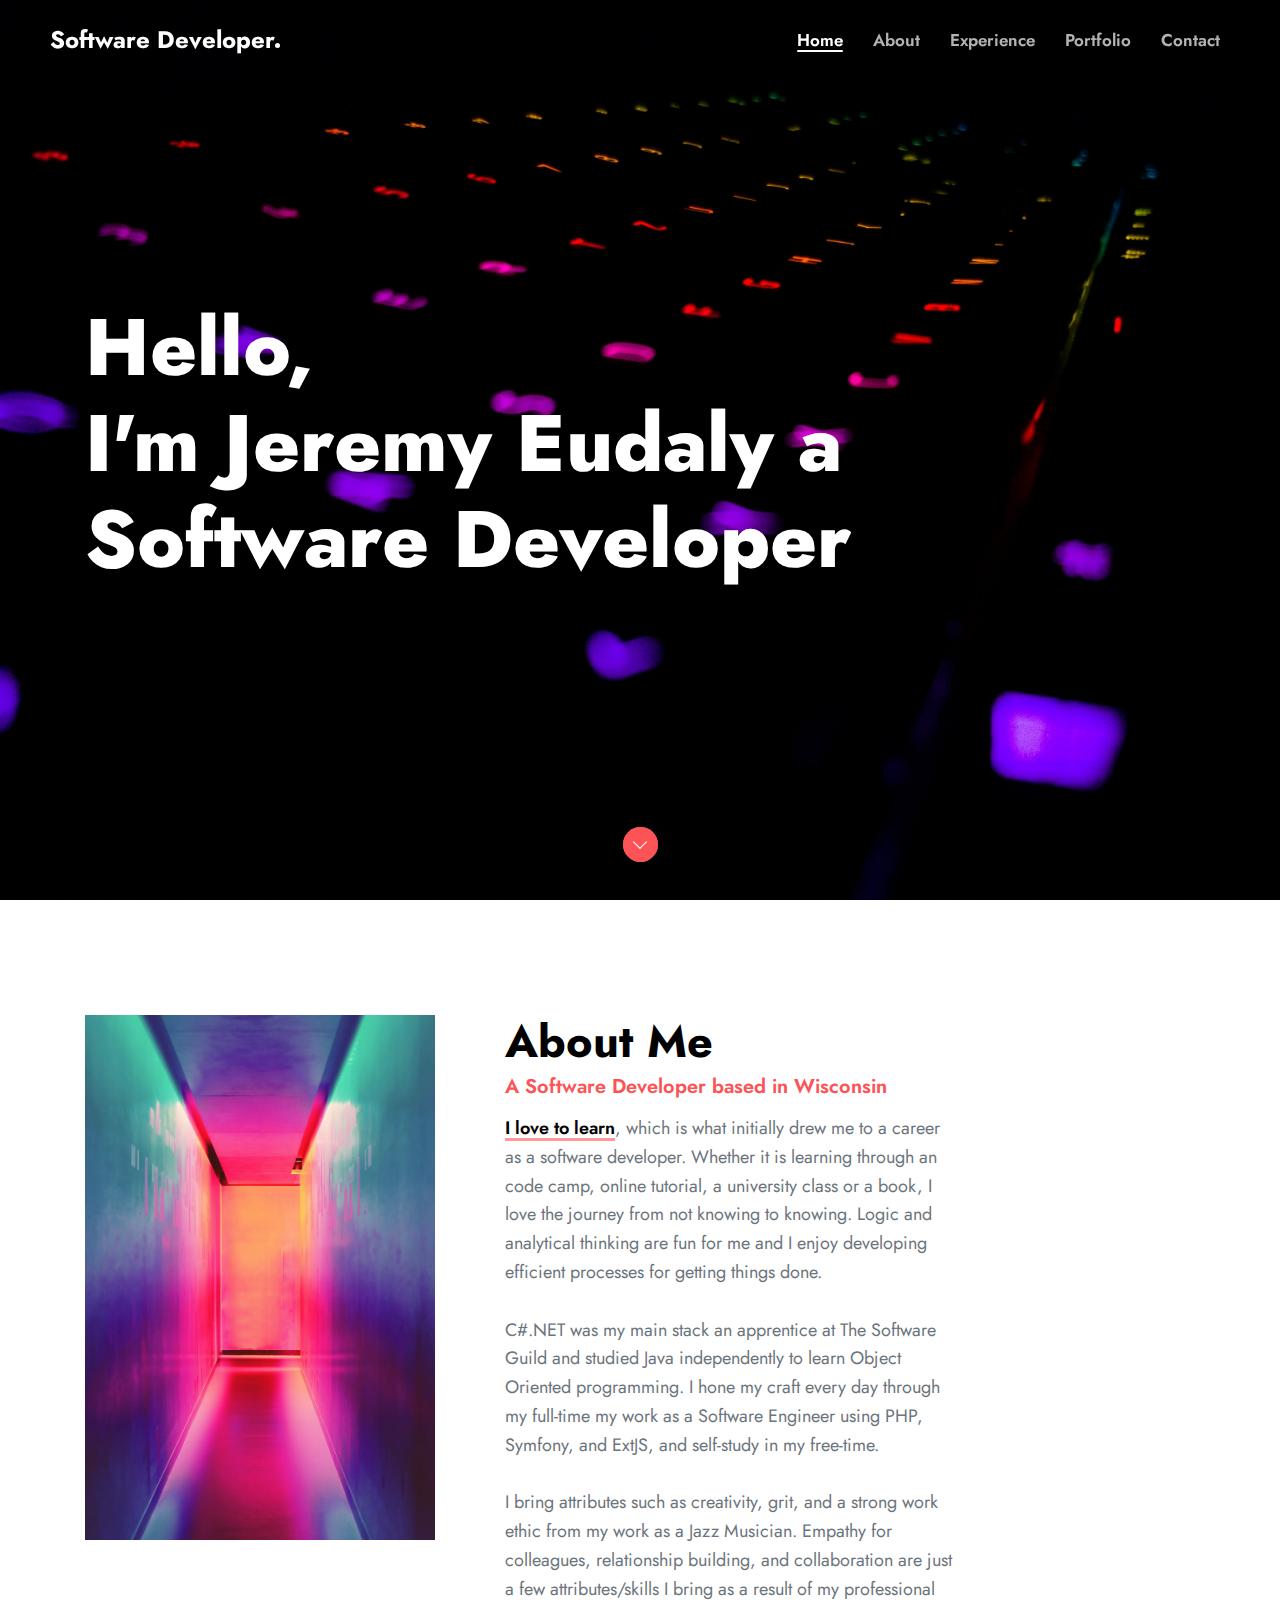
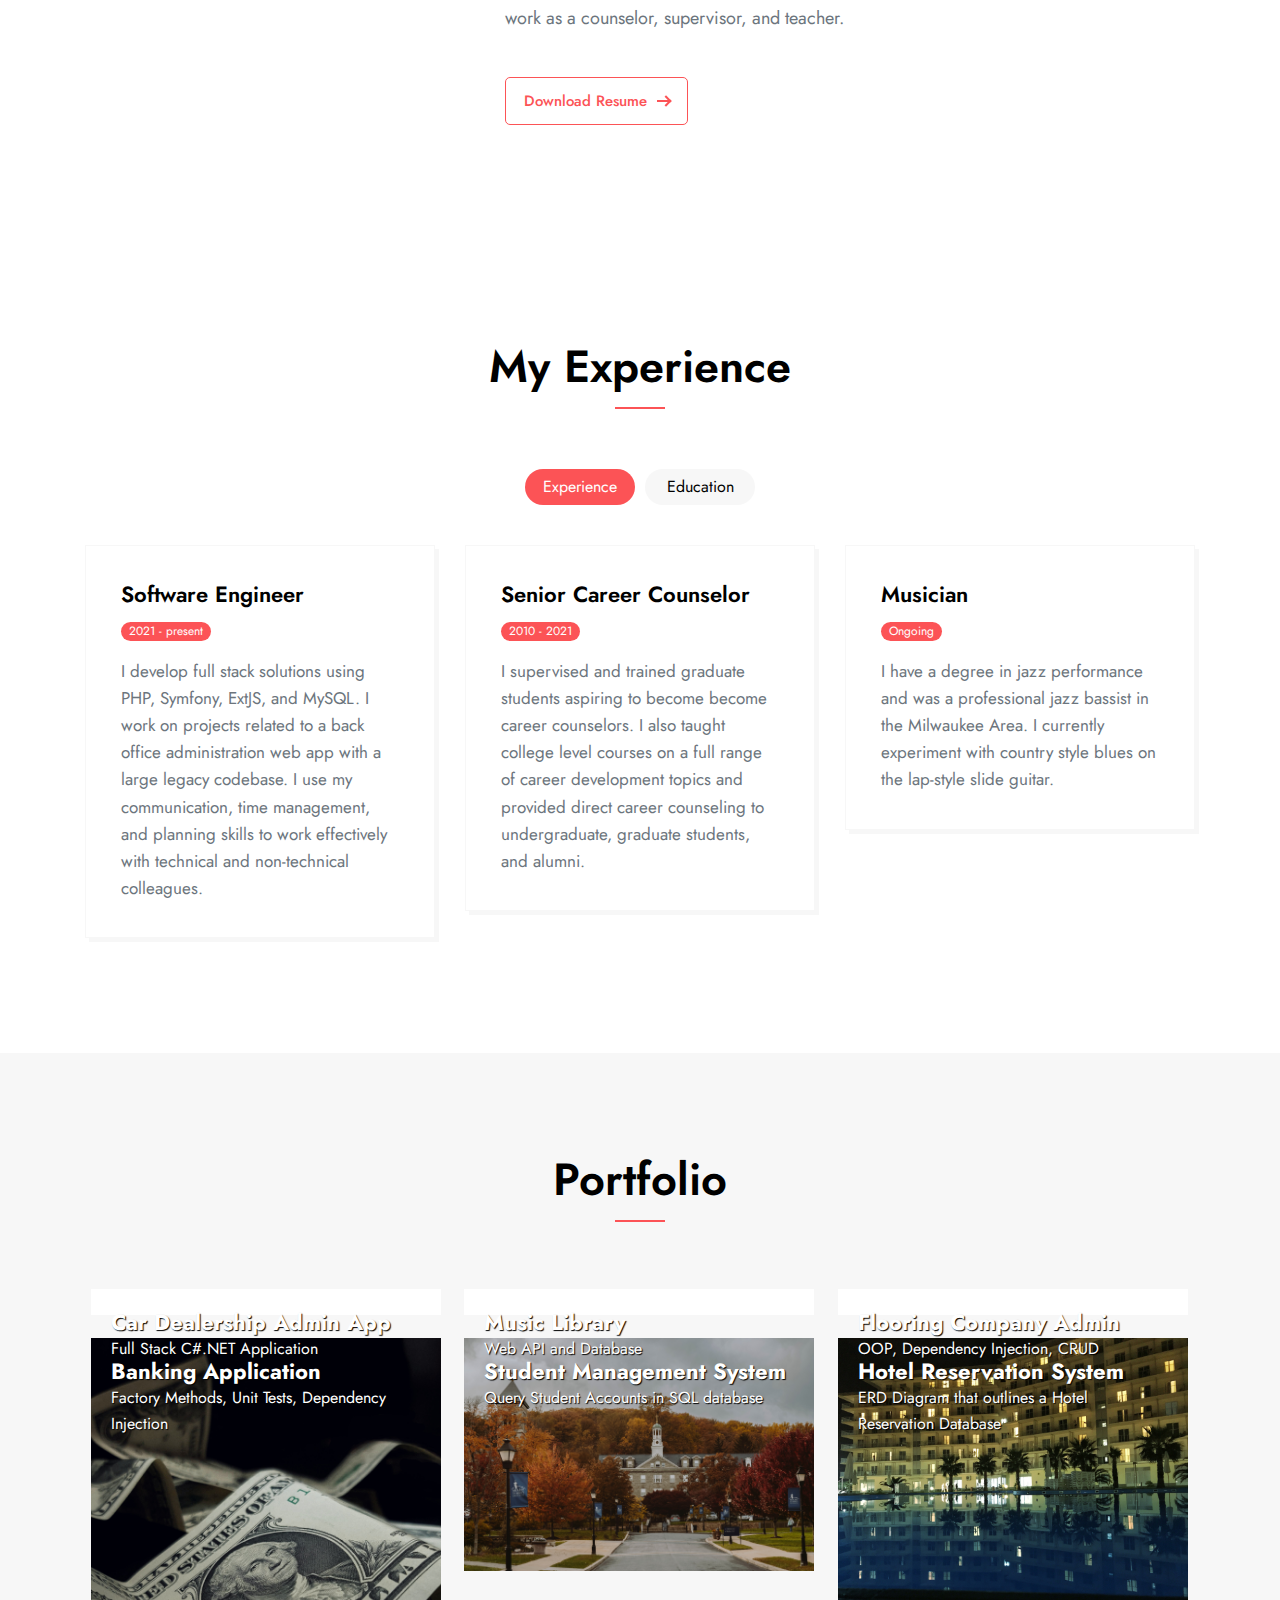
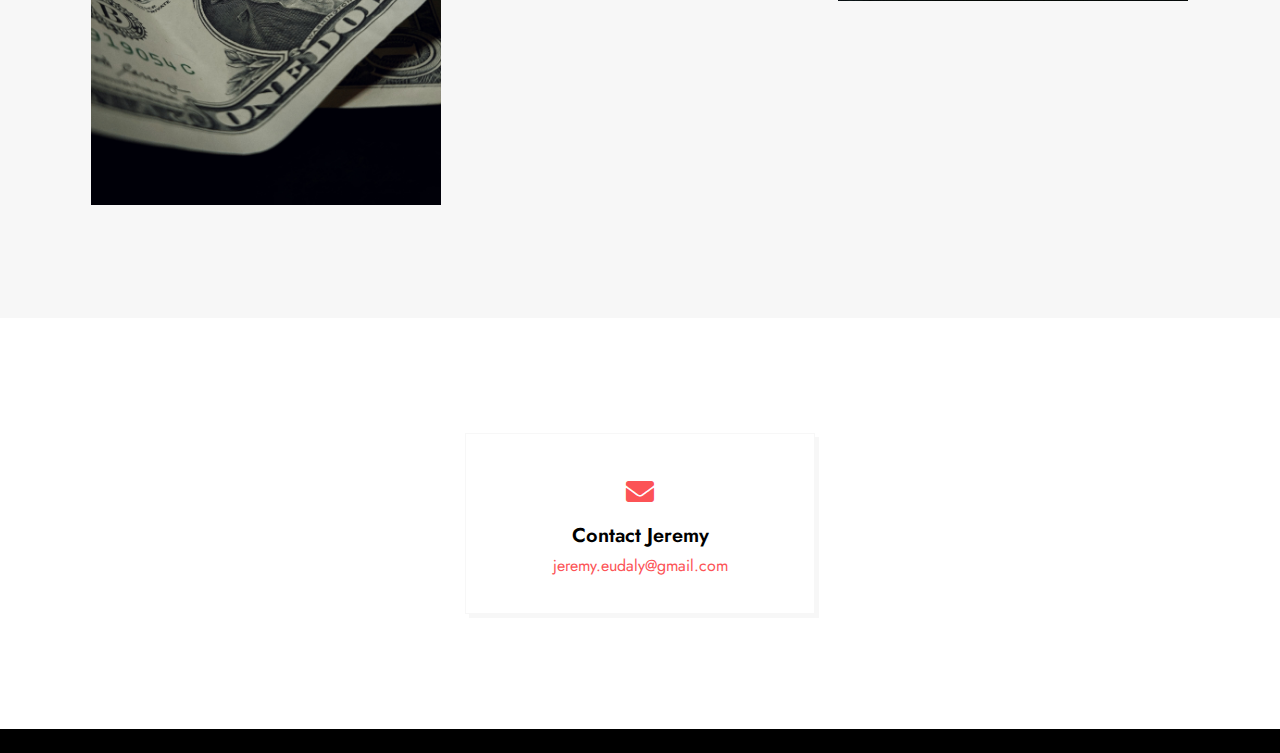
==== commit bc010574: "add new image, update about, add experience link" ====
--- a/index.html
+++ b/index.html
@@ -51,6 +51,7 @@
                         <li><a class="nav-link active" href="#home"><span>Home</span></a></li>
                         <li><a class="nav-link" href="#about"><span>About</span></a></li>
                         <!-- <li><a class="nav-link" href="#services"><span>Services</span></a></li> -->
+                        <li><a class="nav-link" href="#resume"><span>Experience</span></a></li>
                         <li><a class="nav-link" href="#work"><span>Portfolio</span></a></li>
                         <!-- <li><a class="nav-link" href="#blog"><span>Blog</span></a></li> -->
                         <li><a class="nav-link" href="#contactus"><span>Contact</span></a></li>
@@ -98,16 +99,13 @@
                             <p> <mark>I love to learn</mark>, which is what initially drew me to a career as a software developer.
                               
                               Whether it is learning through an code camp, online tutorial, a university class or a book, 
-                              I love the journey from not knowing to knowing. 
-                              <!--I get excited by the prospect of developing competence in all things dev and solving a new problems in creative ways.-->
-                              Logic and analytical thinking are fun for me and I enjoy developing efficient processes for getting things done.<br><br> 
-                            I am a former freelance Jazz bassist and 
-                            have a masters degree in clinical psychology where I learned to build helping relationships 
-                            and collaborate with others.<br><br> I used C#.NET as an apprentice at The Software Guild and studied Java independently to learn Object Oriented programming
-
-
-                        
-                     
+                              I love the journey from not knowing to knowing. Logic and analytical thinking are fun for me and I enjoy developing efficient processes for getting things done.<br><br> 
+                              
+                              C#.NET was my main stack an apprentice at The Software Guild and studied Java independently to learn Object Oriented programming. 
+                              I hone my craft every day through my full-time my work as a Software Engineer using PHP, Symfony, and ExtJS, and self-study in my free-time.<br><br> 
+                            
+                              I bring attributes such as creativity, grit, and a strong work ethic from my work as a Jazz Musician.
+                              Empathy for colleagues, relationship building, and collaboration are just a few attributes/skills I bring as a result of my professional work as a counselor, supervisor, and teacher.<br><br> 
                              </p>
                             
                             <!-- <div class="row about-list">
@@ -119,14 +117,15 @@
                                 <
                             </div> -->
                             <div class="btn-bar">
-                                <a class="px-btn theme" href="static/img/resume.pdf">
+                                <a class="px-btn theme" href="static/img/resume2022.pdf">
                                     <span>Download Resume</span> <i class="arrow"></i>
                                 </a>
                             </div>
                         </div>
                     </div>
                     <div class="col-lg-3 col-xl-4 m-15px-tb">
-                        <img src="static/img/books1.jpg" title="" alt="">
+                      <!-- <img src="static/img/books1.jpg" title="" alt=""> -->
+                        <img src="static/img/rainbow.jpg" title="" alt="">
                     </div>
                 </div>
             </div>
@@ -139,6 +138,11 @@
 
         <!-- End Services -->
         <!-- Resume -->
+        <div class="go-to go-to-next">
+            <a href="#resume">
+                <span></span>
+            </a>
+        </div>
         <section class="section" id="resume">
             <div class="container">
                 <div class="row justify-content-center">
@@ -167,9 +171,9 @@
                             <div class="row">
                                 <div class="col-sm-6 col-lg-4 m-15px-tb">
                                     <div class="resume-box">
-                                        <h4>C#.NET Apprentice</h4>
-                                        <span>2020 - 2021</span>
-                                        <p>The Software Guild is an intensive apprenticeship program that produces .NET/C# full-stack software developers</p>
+                                        <h4>Software Engineer</h4>
+                                        <span>2021 - present</span>
+                                        <p>I develop full stack solutions using PHP, Symfony, ExtJS, and MySQL. I work on projects related to a back office administration web app with a large legacy codebase. I use my communication, time management, and planning skills to work effectively with technical and non-technical colleagues.</p>
                                     </div>
                                 </div>
                                 <div class="col-sm-6 col-lg-4 m-15px-tb">
@@ -178,14 +182,14 @@
                                         <span>2010 - 2021</span>
                                         <p>I supervised and trained graduate students aspiring to become become career counselors. 
                                             I also taught college level courses on a full range of career development topics and provided direct career counseling
-                                             to undergraduate, graduate students, and alumni </p>
+                                             to undergraduate, graduate students, and alumni. </p>
                                     </div>
                                 </div>
                                 <div class="col-sm-6 col-lg-4 m-15px-tb">
                                     <div class="resume-box">
                                         <h4>Musician</h4>
                                         <span>Ongoing</span>
-                                        <p>I have a degree in jazz performance and was a professional jazz bassist in the Milwaukee Area. I currently experiment with country style blues on the lap-style slide guitar </p>
+                                        <p>I have a degree in jazz performance and was a professional jazz bassist in the Milwaukee Area. I currently experiment with country style blues on the lap-style slide guitar. </p>
                                     </div>
                                 </div>
                             </div>
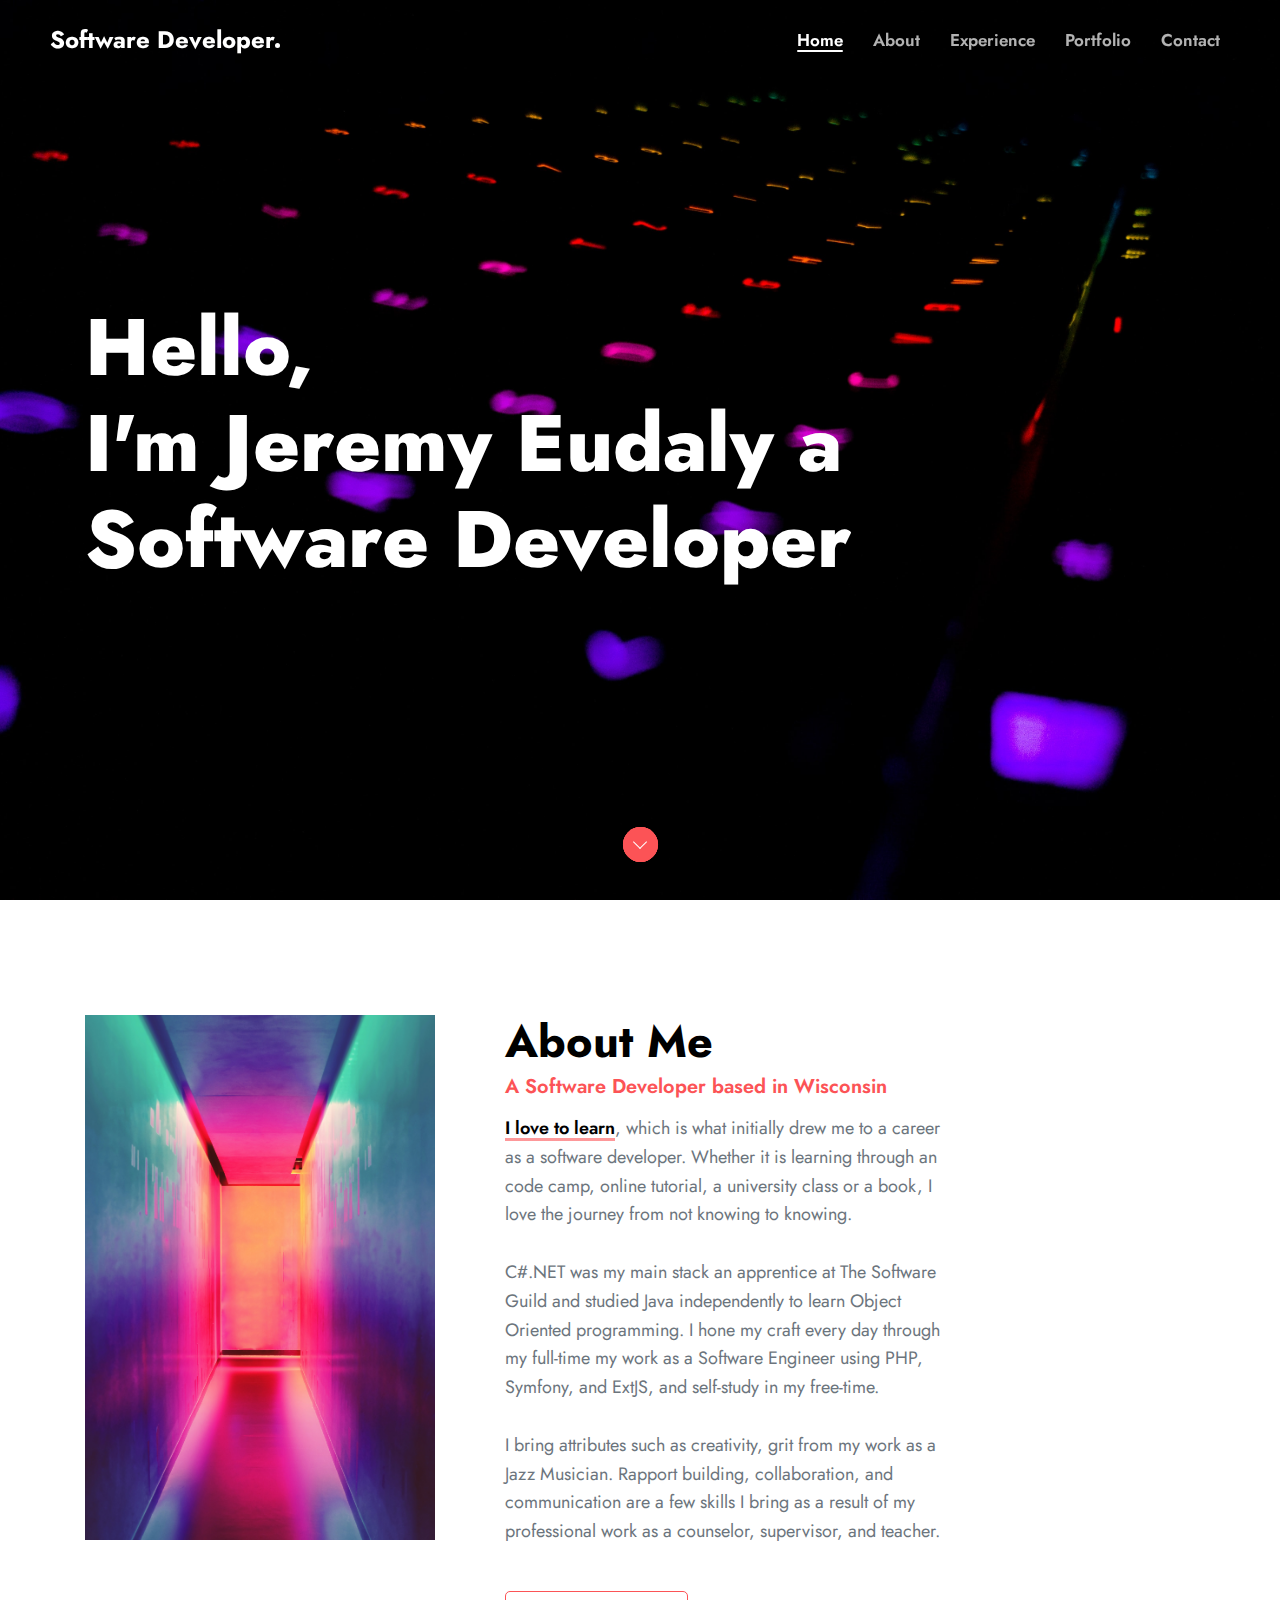
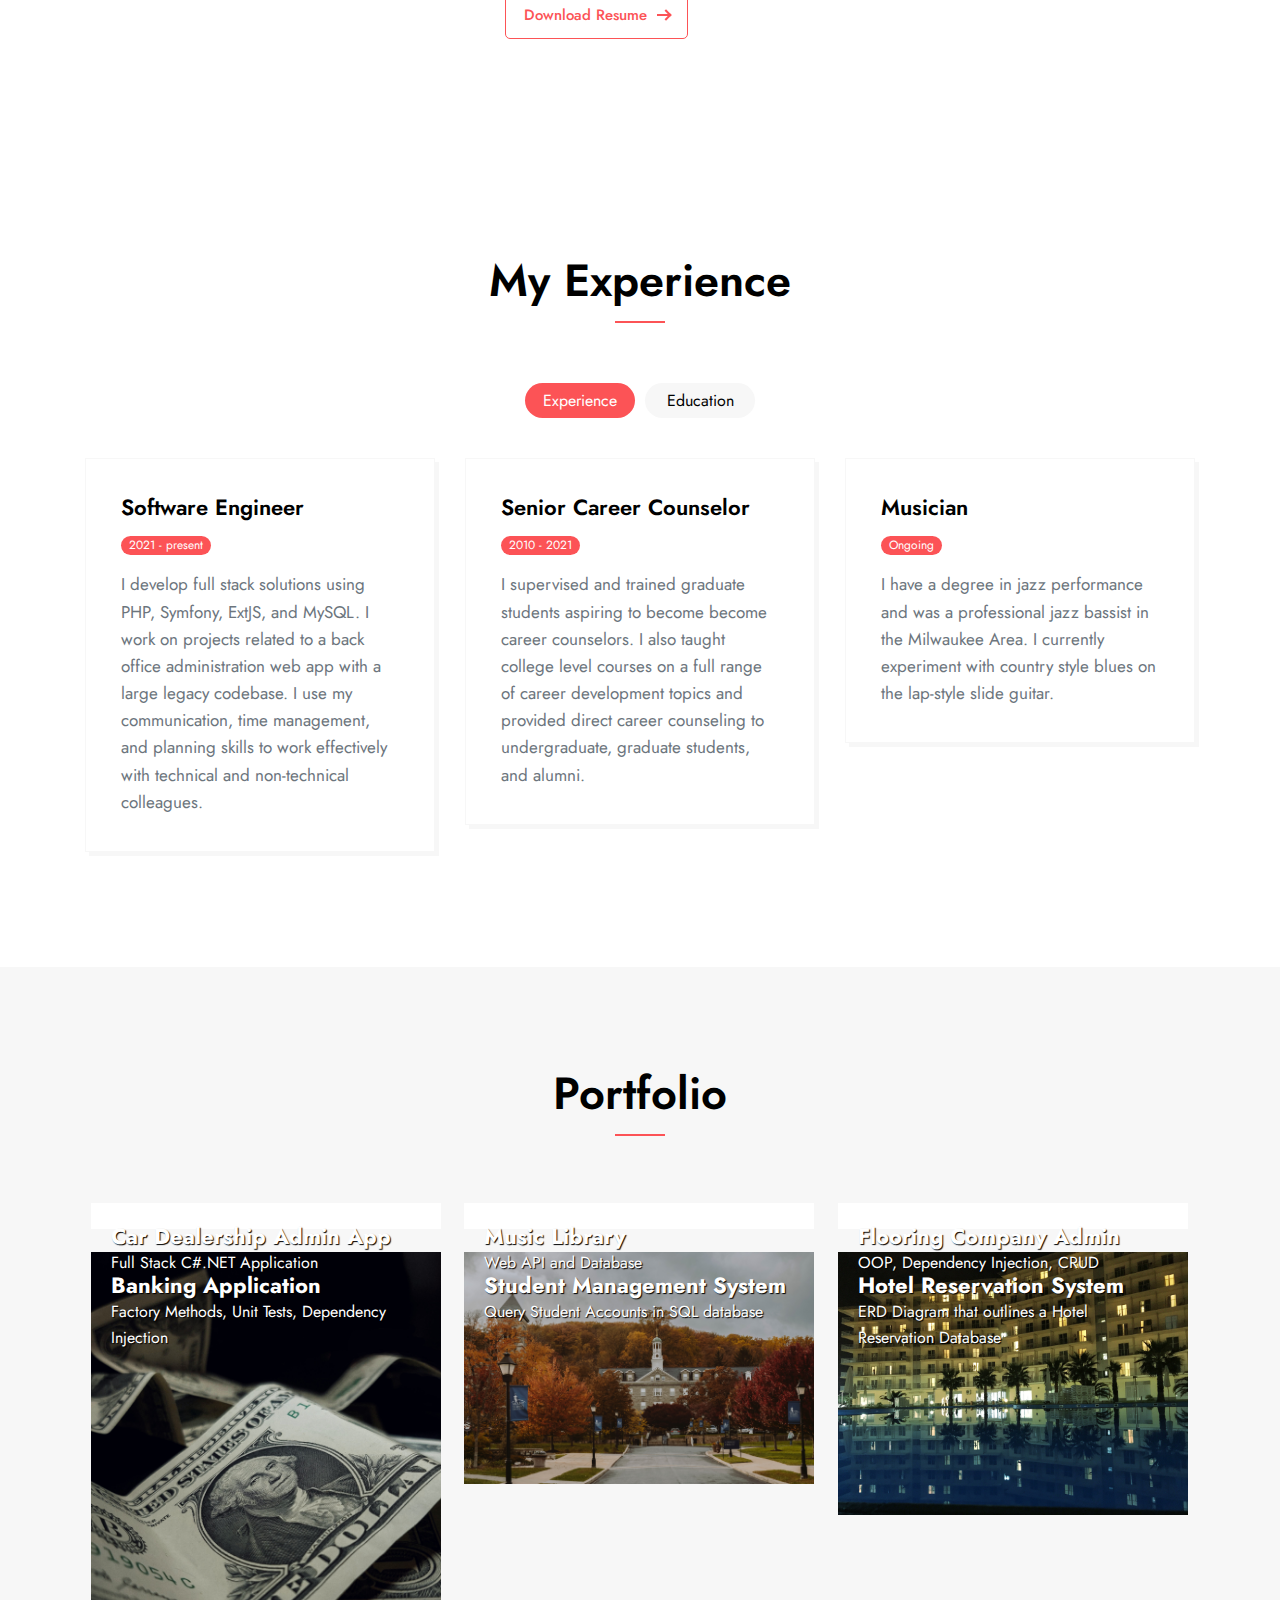
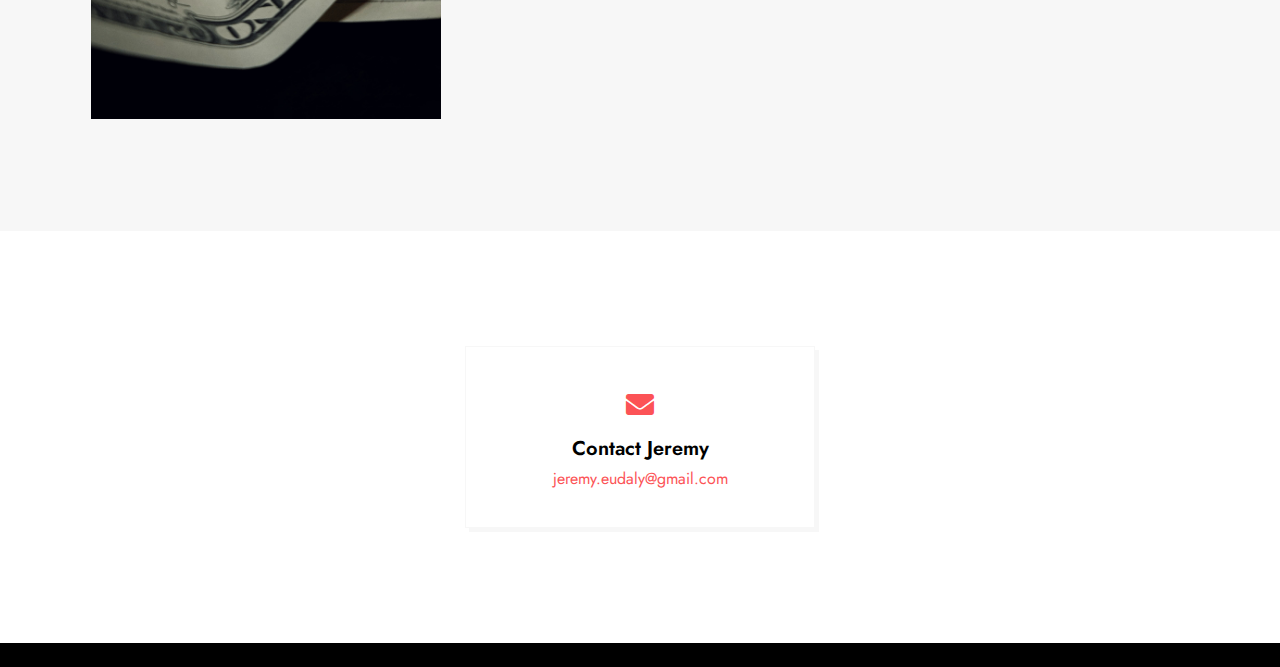
==== commit 99225436: "shorten anbout section" ====
--- a/index.html
+++ b/index.html
@@ -99,13 +99,13 @@
                             <p> <mark>I love to learn</mark>, which is what initially drew me to a career as a software developer.
                               
                               Whether it is learning through an code camp, online tutorial, a university class or a book, 
-                              I love the journey from not knowing to knowing. Logic and analytical thinking are fun for me and I enjoy developing efficient processes for getting things done.<br><br> 
+                              I love the journey from not knowing to knowing. <!-- Logic and analytical thinking are fun for me and I enjoy developing efficient processes for getting things done.--><br><br> 
                               
                               C#.NET was my main stack an apprentice at The Software Guild and studied Java independently to learn Object Oriented programming. 
                               I hone my craft every day through my full-time my work as a Software Engineer using PHP, Symfony, and ExtJS, and self-study in my free-time.<br><br> 
                             
-                              I bring attributes such as creativity, grit, and a strong work ethic from my work as a Jazz Musician.
-                              Empathy for colleagues, relationship building, and collaboration are just a few attributes/skills I bring as a result of my professional work as a counselor, supervisor, and teacher.<br><br> 
+                              I bring attributes such as creativity, grit from my work as a Jazz Musician.
+                              Rapport building, collaboration, and communication are a few skills I bring as a result of my professional work as a counselor, supervisor, and teacher.<br><br> 
                              </p>
                             
                             <!-- <div class="row about-list">
@@ -138,11 +138,11 @@
 
         <!-- End Services -->
         <!-- Resume -->
-        <div class="go-to go-to-next">
+       <div class="go-to go-to-next">
             <a href="#resume">
                 <span></span>
             </a>
-        </div>
+        </div> 
         <section class="section" id="resume">
             <div class="container">
                 <div class="row justify-content-center">
@@ -232,6 +232,11 @@
         </section>
         <!-- End Resume -->
         <!-- Portfolio -->
+        <div class="go-to go-to-next">
+            <a href="#work">
+                <span></span>
+            </a>
+        </div> 
         <section class="section portfolio-section gray-bg" id="work">
             <div class="container">
                 <div class="row justify-content-center">
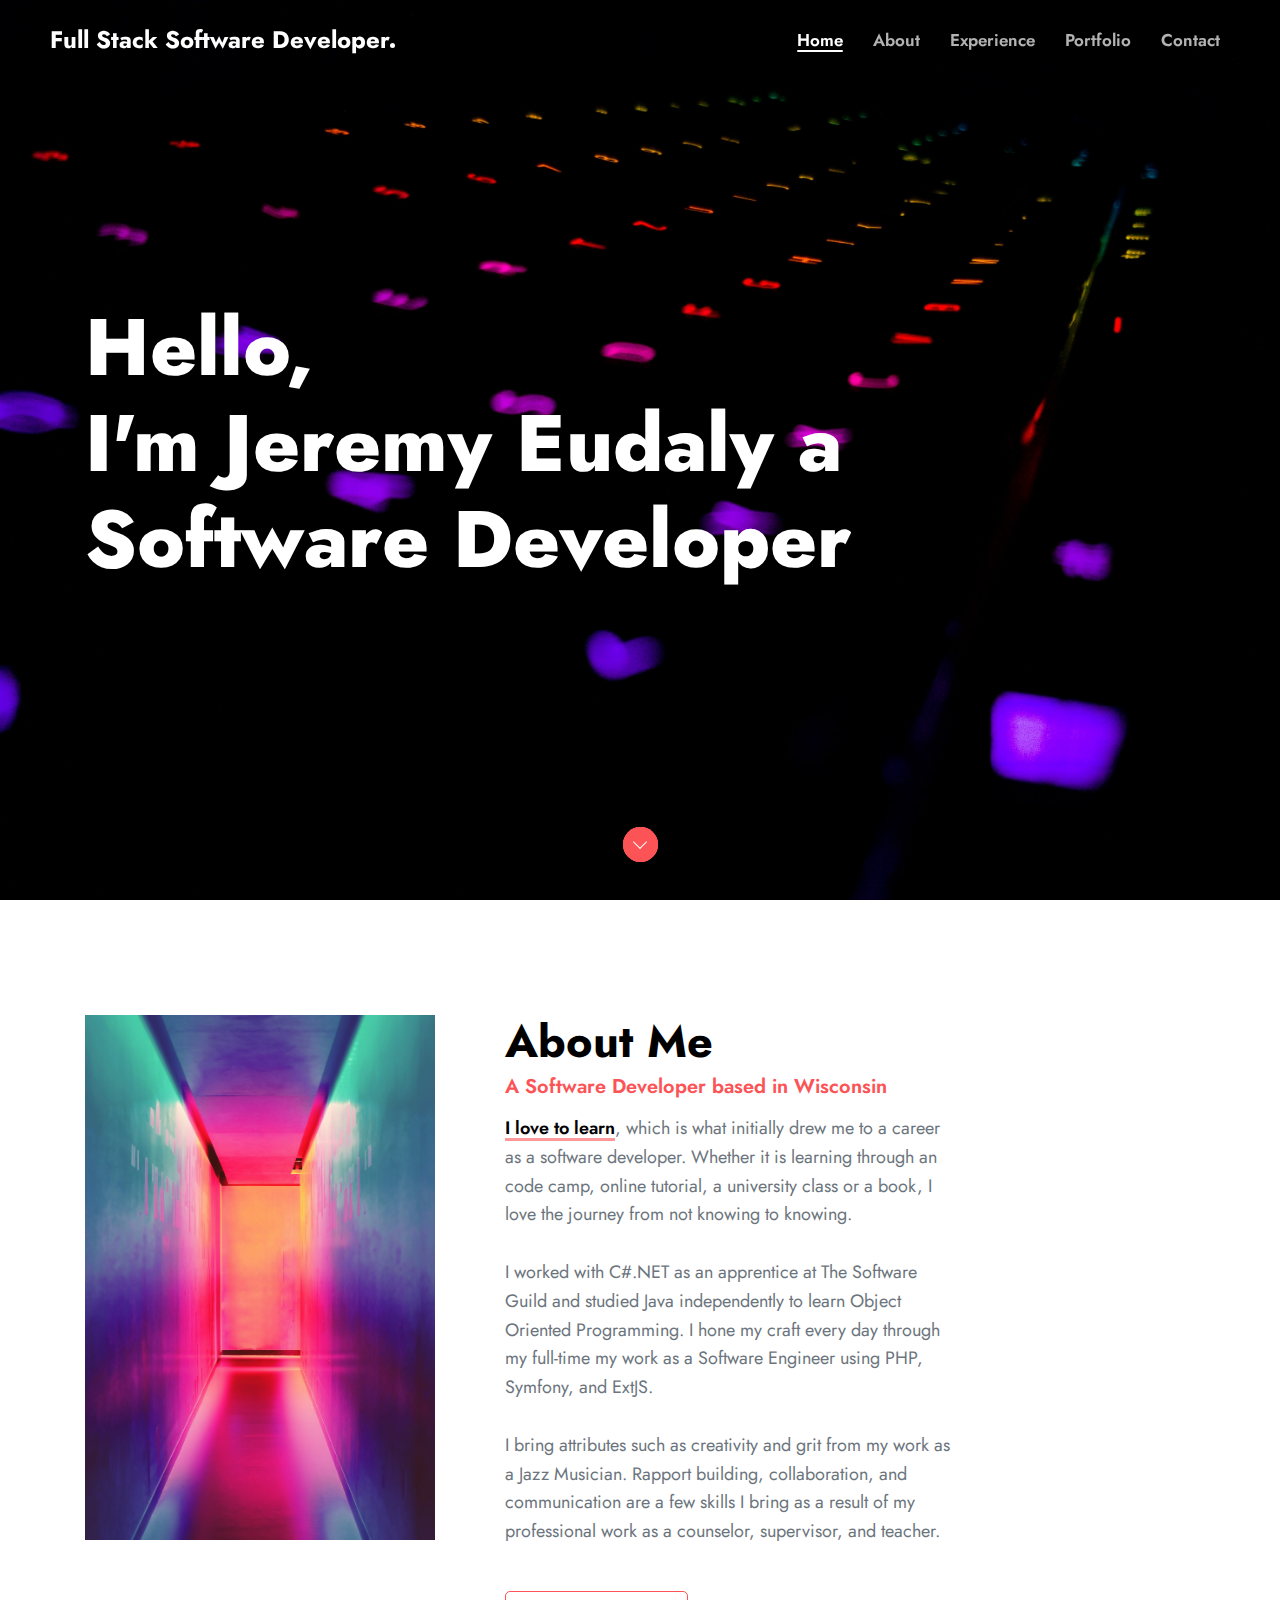
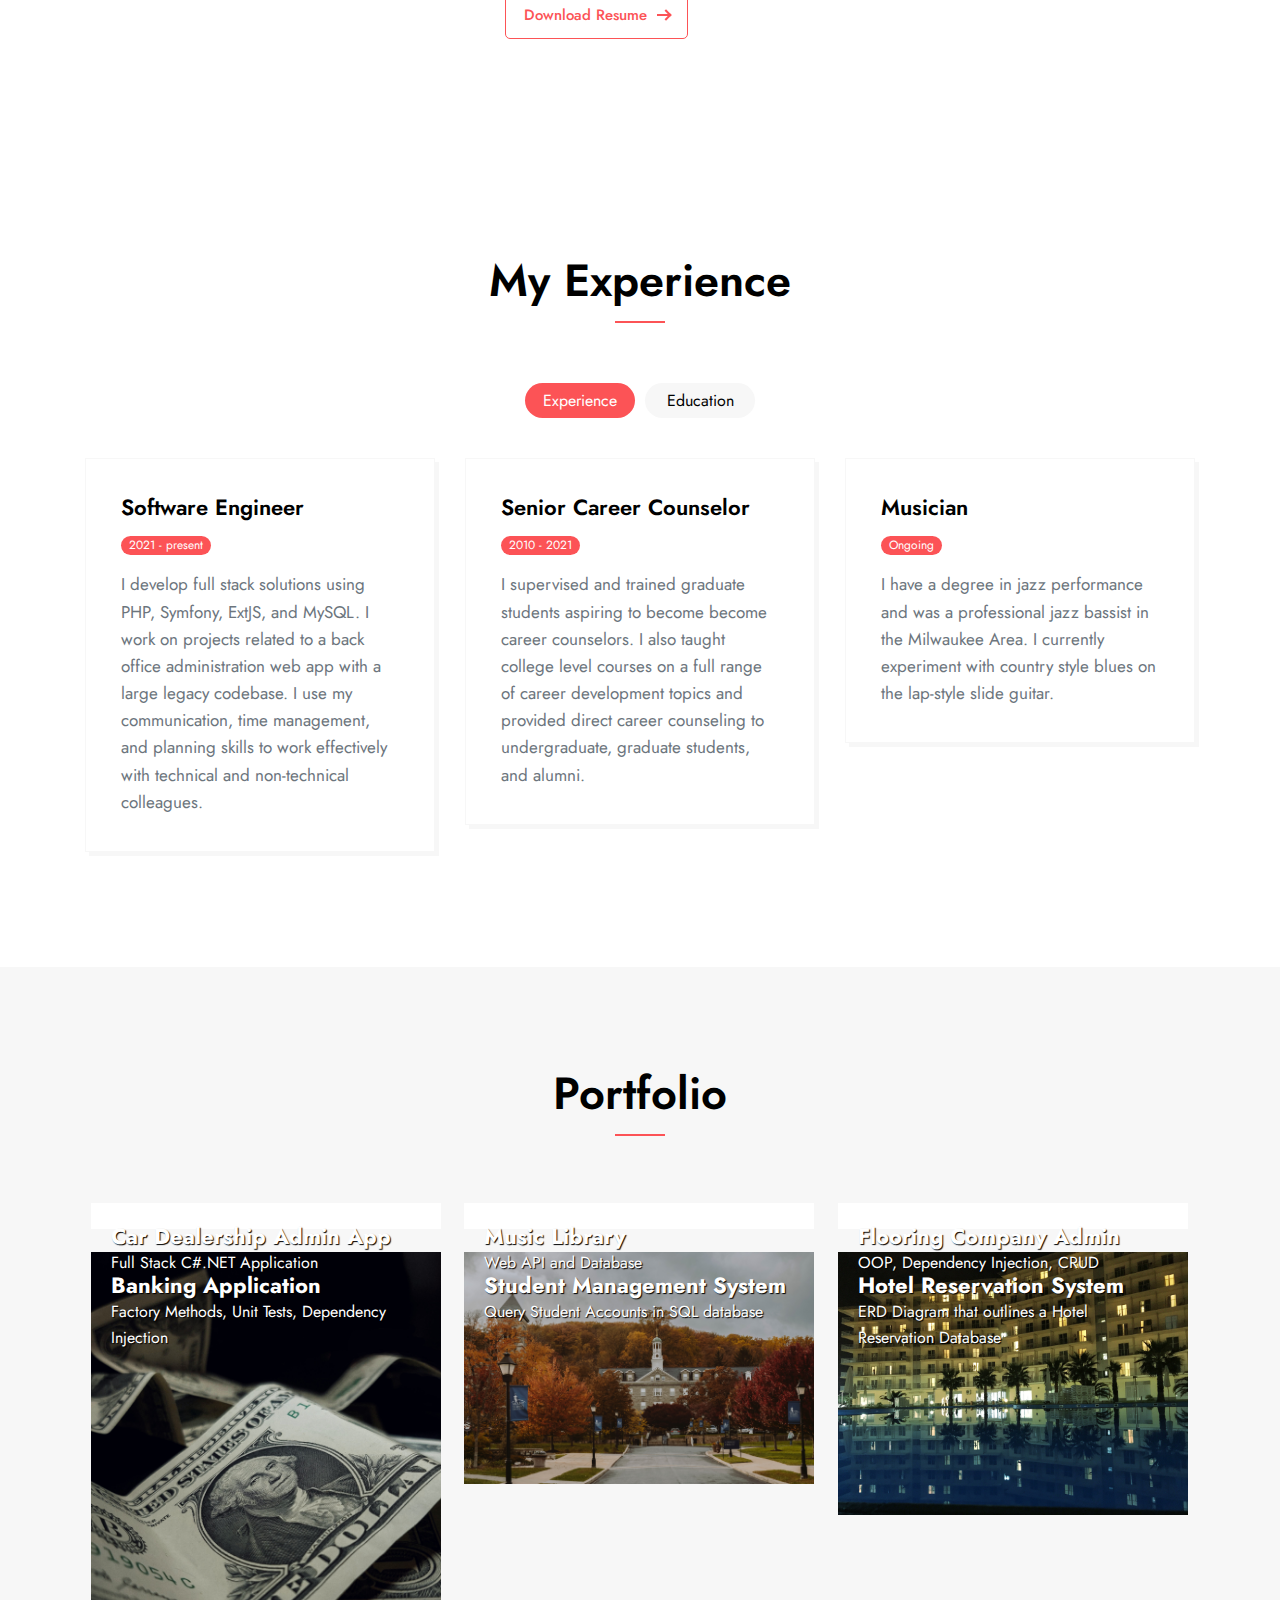
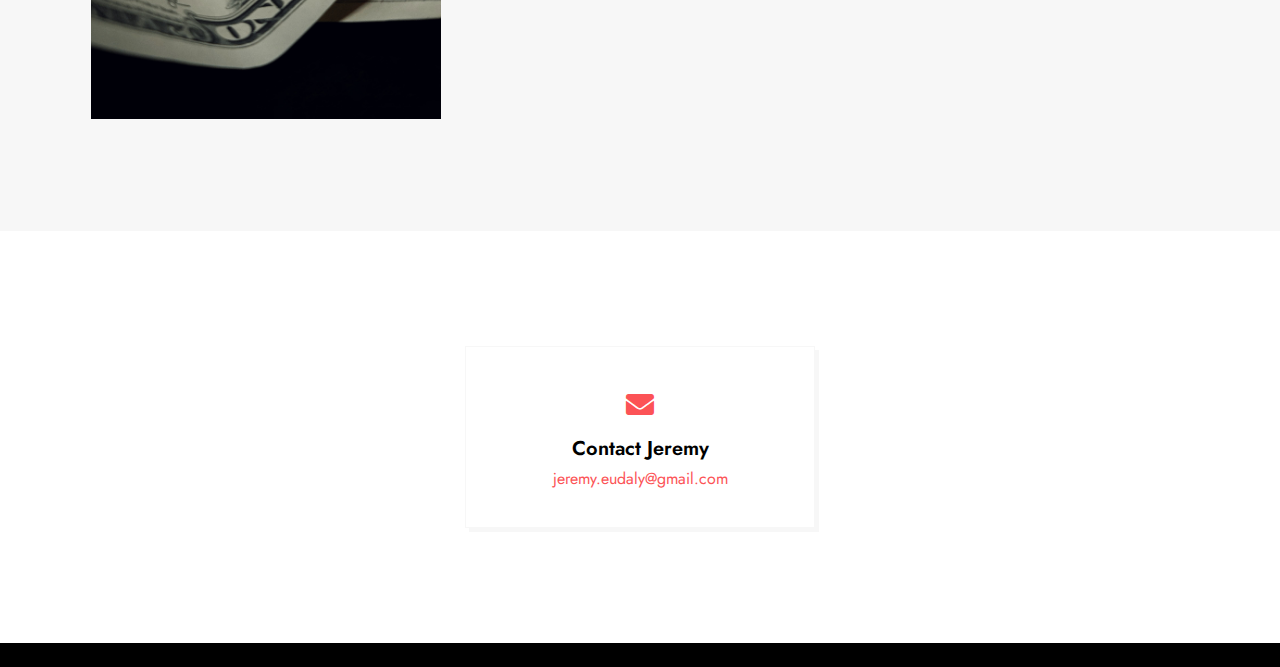
==== commit 9bb1230e: "edit brand header and about" ====
--- a/index.html
+++ b/index.html
@@ -36,7 +36,7 @@
         <nav class="navbar header-nav header-white header-transparent navbar-expand-lg">
             <div class="container-fluid">
                 <!-- Brand -->
-                <a class="navbar-brand" href="#">Software Developer<span></span></a>
+                <a class="navbar-brand" href="#">Full Stack Software Developer<span></span></a>
                 <!-- / -->
                 <!-- Mobile Toggle -->
                 <button class="navbar-toggler" type="button" data-toggle="collapse" data-target="#navbar-collapse-toggle" aria-controls="navbar-collapse-toggle" aria-expanded="false" aria-label="Toggle navigation">
@@ -69,7 +69,7 @@
                 <div class="row min-vh-100 align-items-center">
                     <div class="col-lg-12">
                         <div class="ht-text">
-                            <h1>Hello,<br /> I'm Jeremy Eudaly a <br /> Software Developer</h1>
+                            <h1>Hello,<br /> I'm Jeremy Eudaly a <br />Software Developer</h1>
                             <!--
                             <div class="btn-bar">
                                 <a href="#" class="px-btn white">
@@ -101,10 +101,10 @@
                               Whether it is learning through an code camp, online tutorial, a university class or a book, 
                               I love the journey from not knowing to knowing. <!-- Logic and analytical thinking are fun for me and I enjoy developing efficient processes for getting things done.--><br><br> 
                               
-                              C#.NET was my main stack an apprentice at The Software Guild and studied Java independently to learn Object Oriented programming. 
-                              I hone my craft every day through my full-time my work as a Software Engineer using PHP, Symfony, and ExtJS, and self-study in my free-time.<br><br> 
+                              I worked with C#.NET as an apprentice at The Software Guild and studied Java independently to learn Object Oriented Programming. 
+                              I hone my craft every day through my full-time my work as a Software Engineer using PHP, Symfony, and ExtJS.<br><br> 
                             
-                              I bring attributes such as creativity, grit from my work as a Jazz Musician.
+                              I bring attributes such as creativity and grit from my work as a Jazz Musician.
                               Rapport building, collaboration, and communication are a few skills I bring as a result of my professional work as a counselor, supervisor, and teacher.<br><br> 
                              </p>
                             
@@ -214,7 +214,7 @@
                                 </div>
                                 <div class="col-sm-6 col-lg-4 m-15px-tb">
                                     <div class="resume-box-01">
-                                        <h4><label>Cardinal Stritch University.</label></h4>
+                                        <h4><label>Cardinal Stritch University</label></h4>
                                         <h5>Bachelor of Arts Degree In Music</h5>
                                         <span>2001</span>
                                         <p></p>
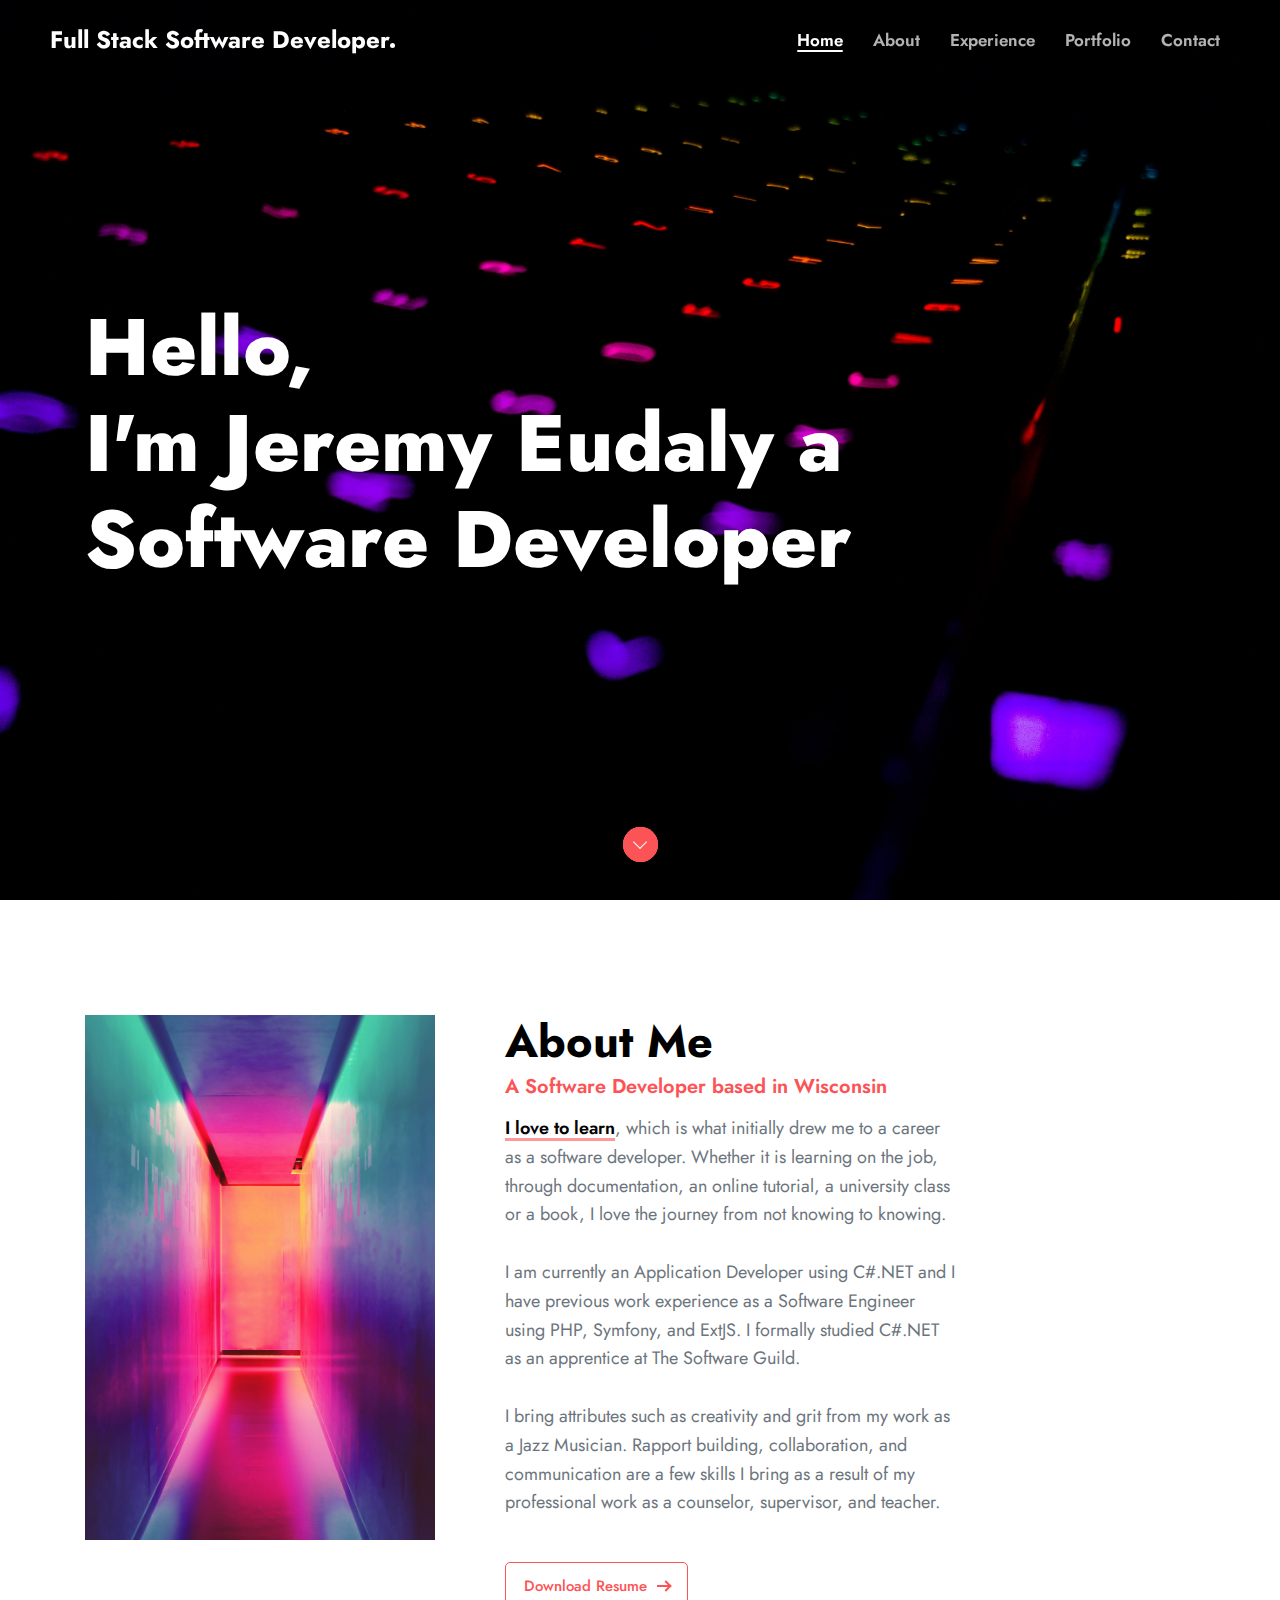
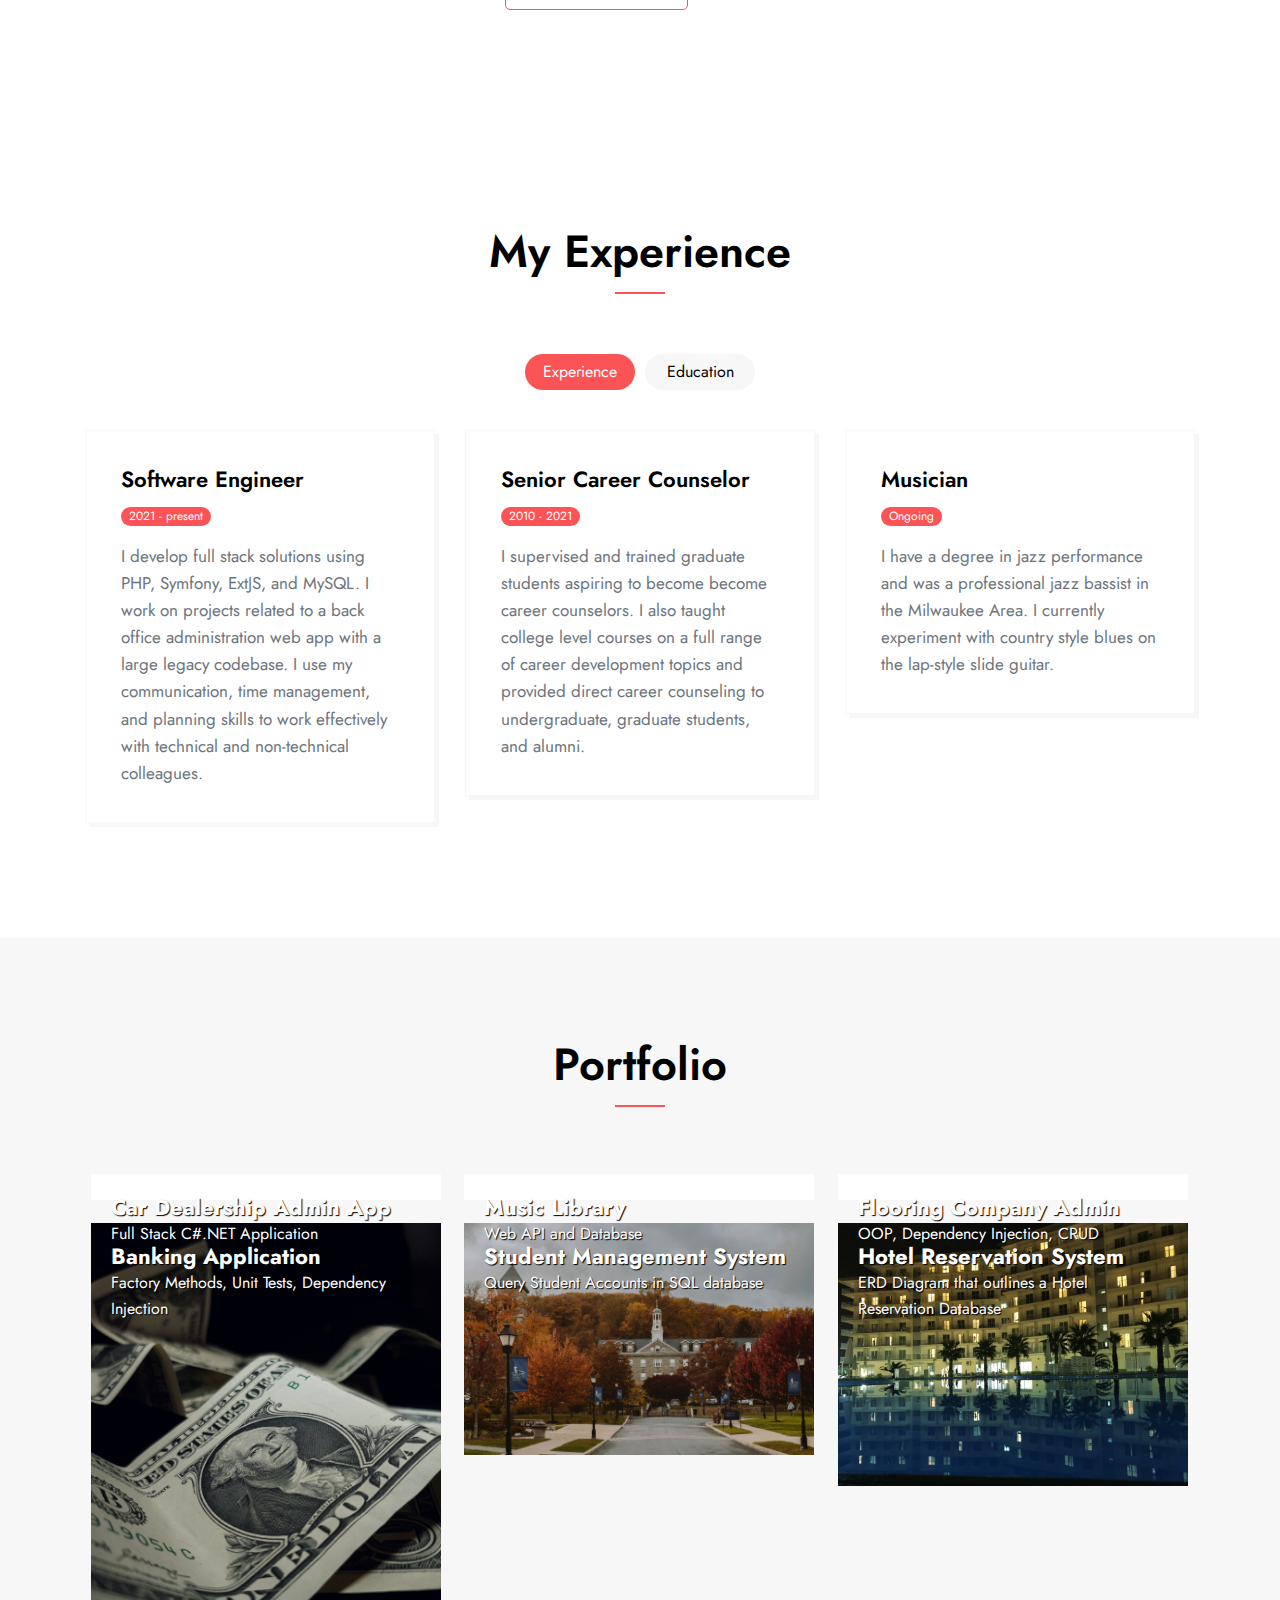
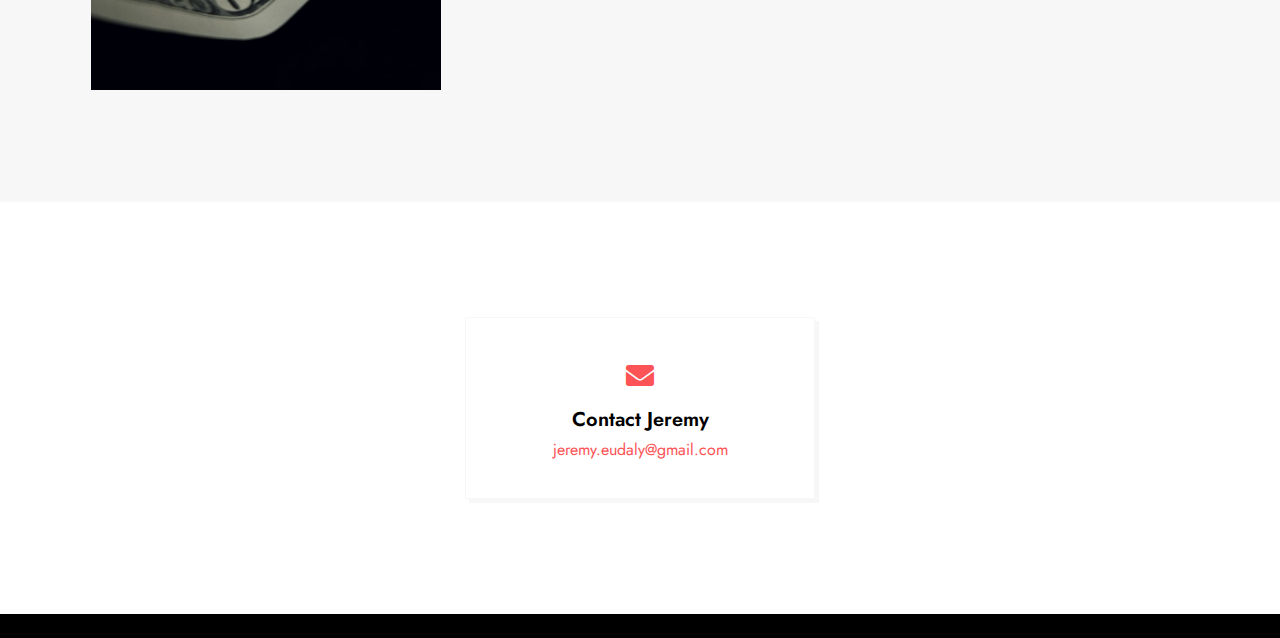
==== commit f9acb671: "update about section" ====
--- a/index.html
+++ b/index.html
@@ -98,11 +98,13 @@
                             <h6 class="theme-color lead">A Software Developer based in Wisconsin</h6>
                             <p> <mark>I love to learn</mark>, which is what initially drew me to a career as a software developer.
                               
-                              Whether it is learning through an code camp, online tutorial, a university class or a book, 
+                              Whether it is learning on the job, through documentation, an online tutorial, a university class or a book, 
                               I love the journey from not knowing to knowing. <!-- Logic and analytical thinking are fun for me and I enjoy developing efficient processes for getting things done.--><br><br> 
                               
-                              I worked with C#.NET as an apprentice at The Software Guild and studied Java independently to learn Object Oriented Programming. 
-                              I hone my craft every day through my full-time my work as a Software Engineer using PHP, Symfony, and ExtJS.<br><br> 
+                              I am currently an Application Developer using C#.NET and I have previous work experience as a Software Engineer using PHP, Symfony, and ExtJS.
+
+                              I formally studied C#.NET as an apprentice at The Software Guild. 
+                             <br><br> 
                             
                               I bring attributes such as creativity and grit from my work as a Jazz Musician.
                               Rapport building, collaboration, and communication are a few skills I bring as a result of my professional work as a counselor, supervisor, and teacher.<br><br> 
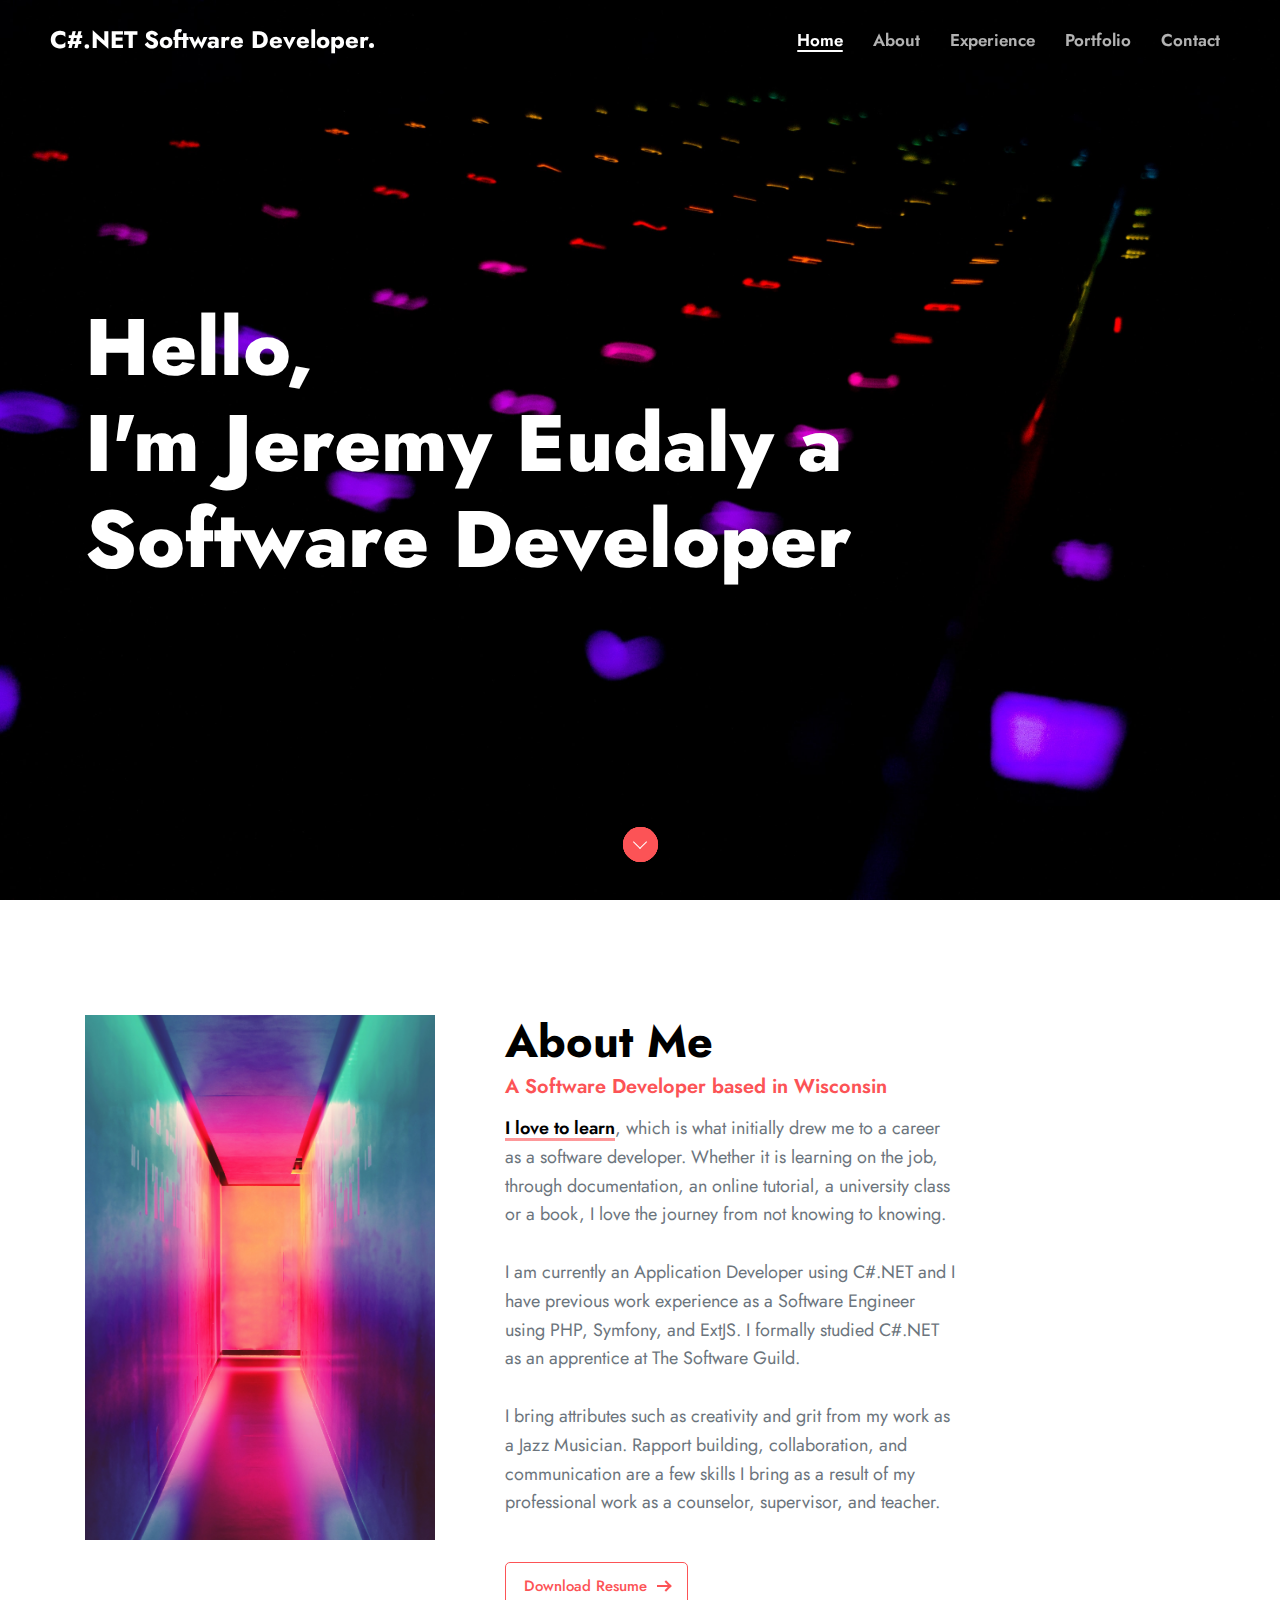
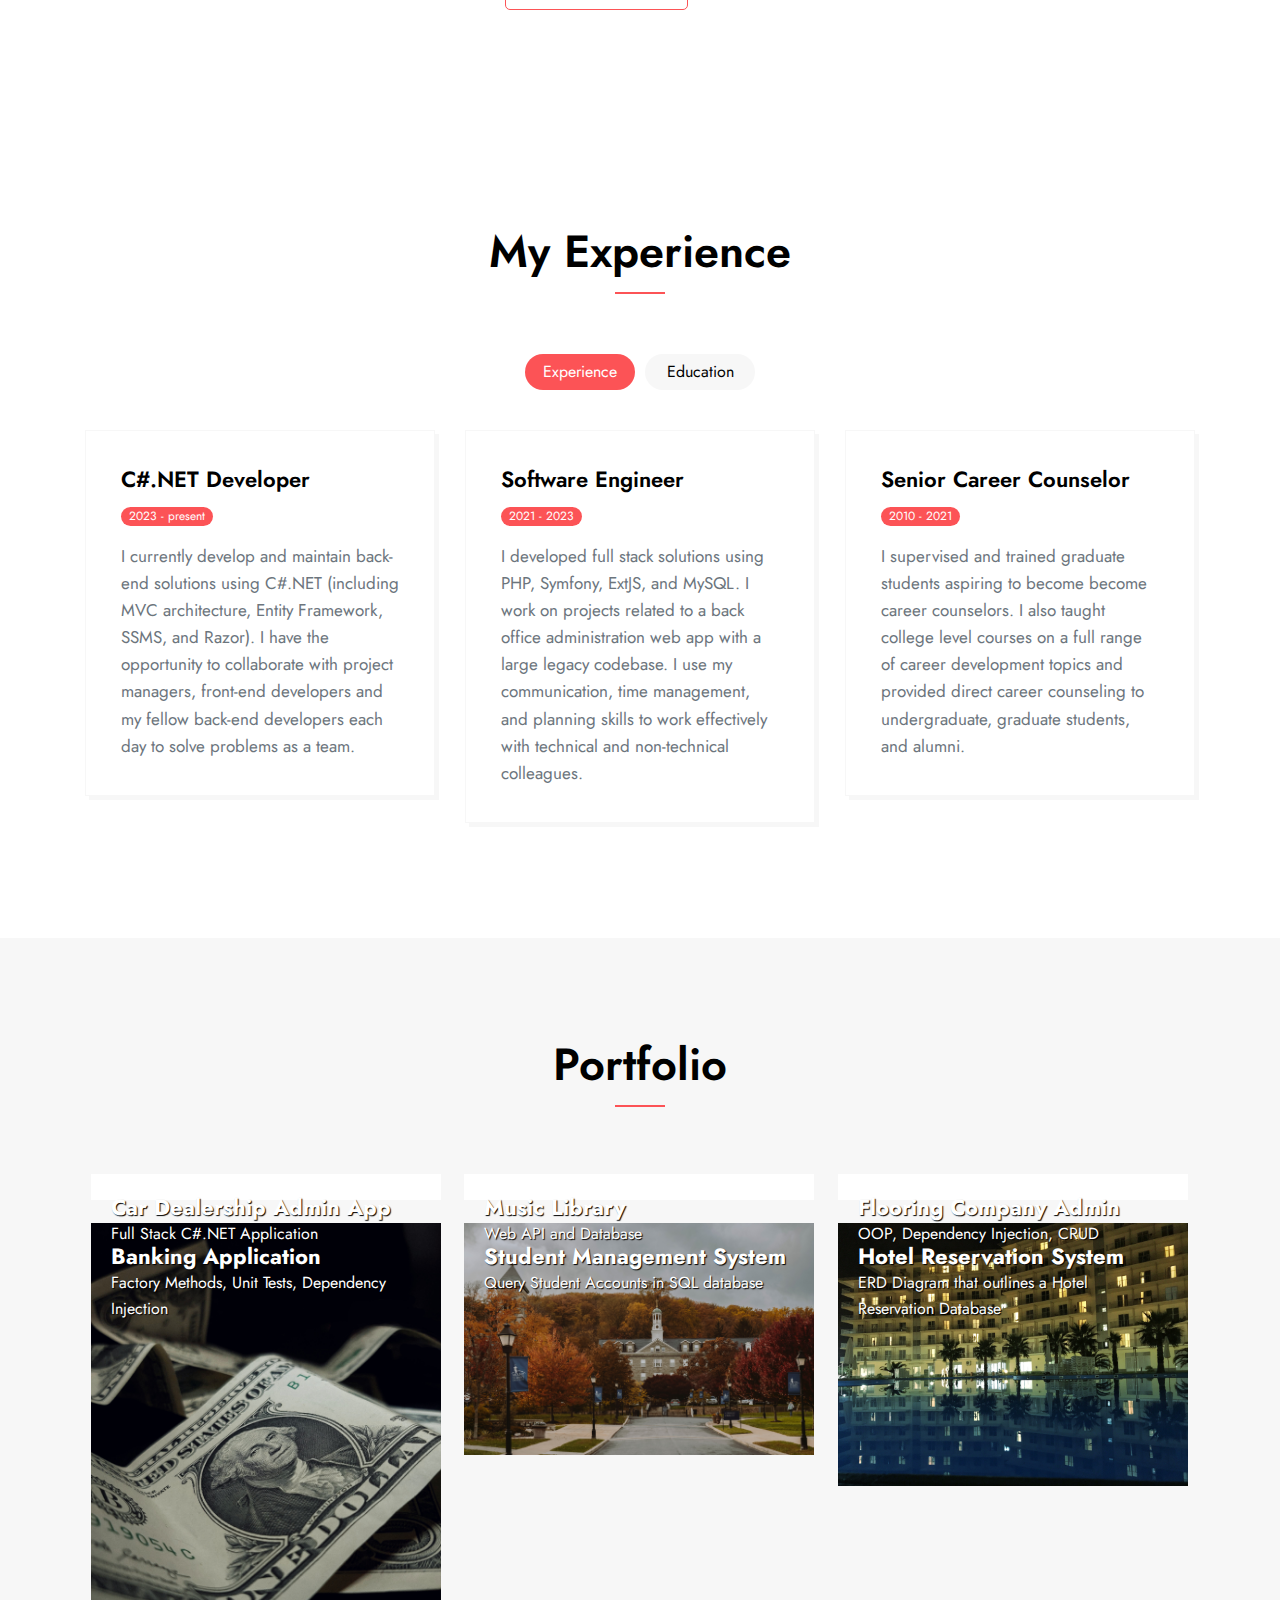
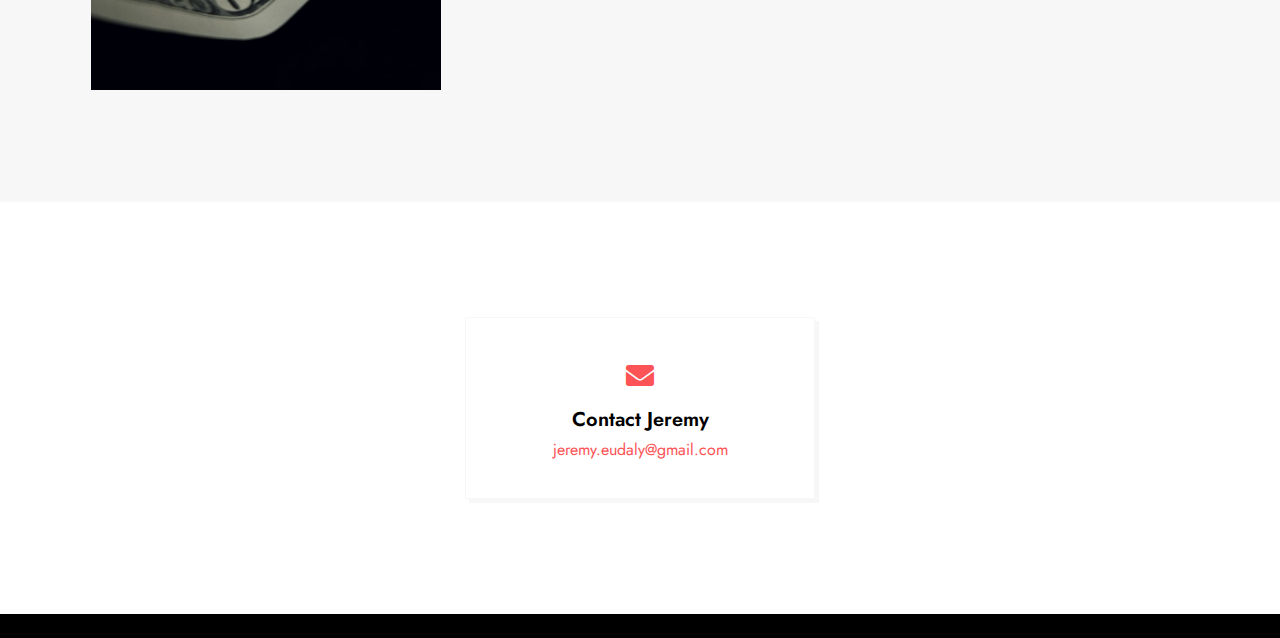
==== commit 5b72a1c1: "update experience section" ====
--- a/index.html
+++ b/index.html
@@ -36,7 +36,7 @@
         <nav class="navbar header-nav header-white header-transparent navbar-expand-lg">
             <div class="container-fluid">
                 <!-- Brand -->
-                <a class="navbar-brand" href="#">Full Stack Software Developer<span></span></a>
+                <a class="navbar-brand" href="#">C#.NET Software Developer<span></span></a>
                 <!-- / -->
                 <!-- Mobile Toggle -->
                 <button class="navbar-toggler" type="button" data-toggle="collapse" data-target="#navbar-collapse-toggle" aria-controls="navbar-collapse-toggle" aria-expanded="false" aria-label="Toggle navigation">
@@ -119,7 +119,7 @@
                                 <
                             </div> -->
                             <div class="btn-bar">
-                                <a class="px-btn theme" href="static/img/resume2022.pdf">
+                                <a class="px-btn theme" href="static/img/resume2024.pdf">
                                     <span>Download Resume</span> <i class="arrow"></i>
                                 </a>
                             </div>
@@ -171,11 +171,27 @@
                     <div class="tab-content" id="pills-tabContent">
                         <div class="tab-pane fade show active" id="pills-01" role="tabpanel" aria-labelledby="pills-01-tab">
                             <div class="row">
+                                <!-- <div class="col-sm-6 col-lg-4 m-15px-tb">
+                                    <div class="resume-box">
+                                        <h4>Software Engineer</h4>
+                                        <span>2021 - 2023</span>
+                                        <p>I develop full stack solutions using PHP, Symfony, ExtJS, and MySQL. I work on projects related to a back office administration web app with a large legacy codebase. I use my communication, time management, and planning skills to work effectively with technical and non-technical colleagues.</p>
+                                    </div>
+                                </div> -->
+                                <div class="col-sm-6 col-lg-4 m-15px-tb">
+                                    <div class="resume-box">
+                                        <h4>C#.NET Developer</h4>
+                                        <span>2023 - present</span>
+                                        <p> I currently develop and maintain back-end solutions using C#.NET (including MVC architecture, Entity Framework, SSMS, and Razor). I have the opportunity to 
+                                            collaborate with project managers, front-end developers and my fellow back-end developers each day to solve problems as a team.
+                                            </p>
+                                    </div>
+                                </div>
                                 <div class="col-sm-6 col-lg-4 m-15px-tb">
                                     <div class="resume-box">
                                         <h4>Software Engineer</h4>
-                                        <span>2021 - present</span>
-                                        <p>I develop full stack solutions using PHP, Symfony, ExtJS, and MySQL. I work on projects related to a back office administration web app with a large legacy codebase. I use my communication, time management, and planning skills to work effectively with technical and non-technical colleagues.</p>
+                                        <span>2021 - 2023</span>
+                                        <p>I developed full stack solutions using PHP, Symfony, ExtJS, and MySQL. I work on projects related to a back office administration web app with a large legacy codebase. I use my communication, time management, and planning skills to work effectively with technical and non-technical colleagues.</p>
                                     </div>
                                 </div>
                                 <div class="col-sm-6 col-lg-4 m-15px-tb">
@@ -187,13 +203,13 @@
                                              to undergraduate, graduate students, and alumni. </p>
                                     </div>
                                 </div>
-                                <div class="col-sm-6 col-lg-4 m-15px-tb">
+                                <!-- <div class="col-sm-6 col-lg-4 m-15px-tb">
                                     <div class="resume-box">
                                         <h4>Musician</h4>
                                         <span>Ongoing</span>
                                         <p>I have a degree in jazz performance and was a professional jazz bassist in the Milwaukee Area. I currently experiment with country style blues on the lap-style slide guitar. </p>
                                     </div>
-                                </div>
+                                </div> -->
                             </div>
                         </div>
                         <div class="tab-pane fade" id="pills-02" role="tabpanel" aria-labelledby="pills-02-tab">
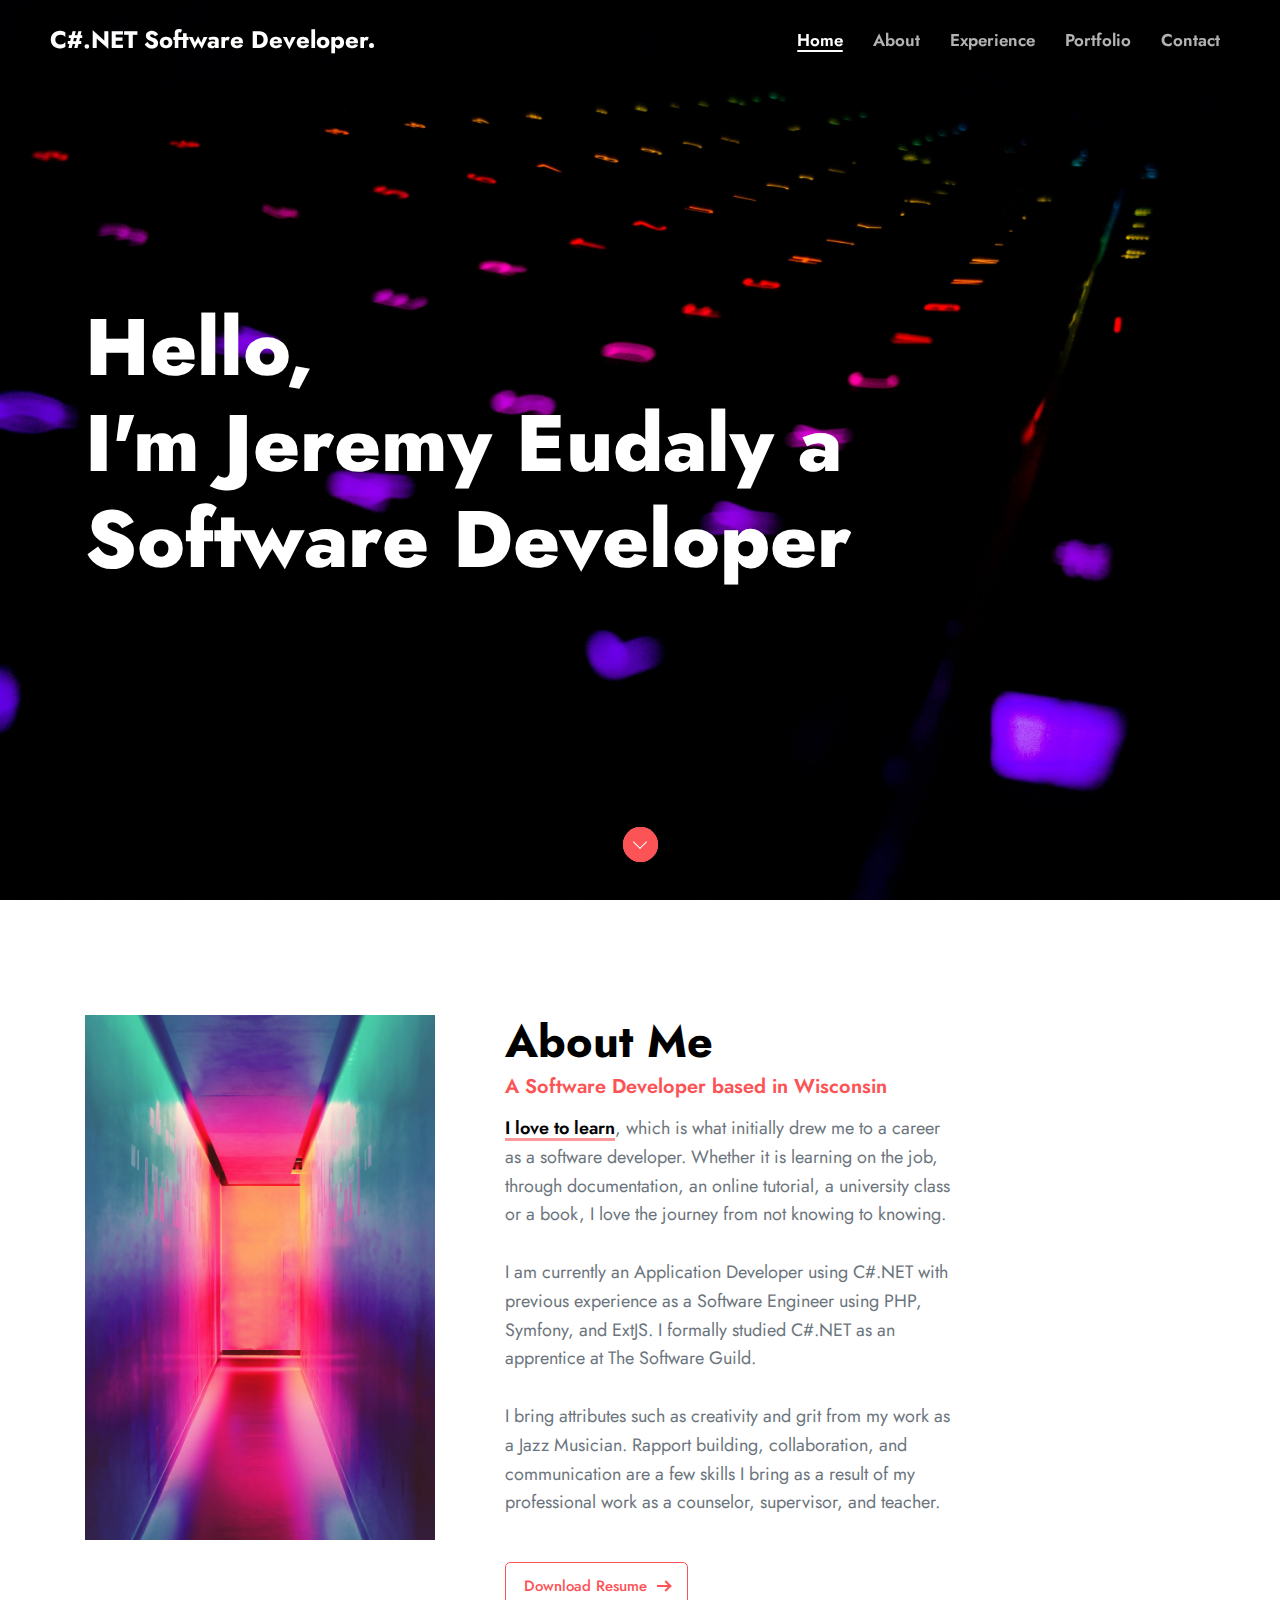
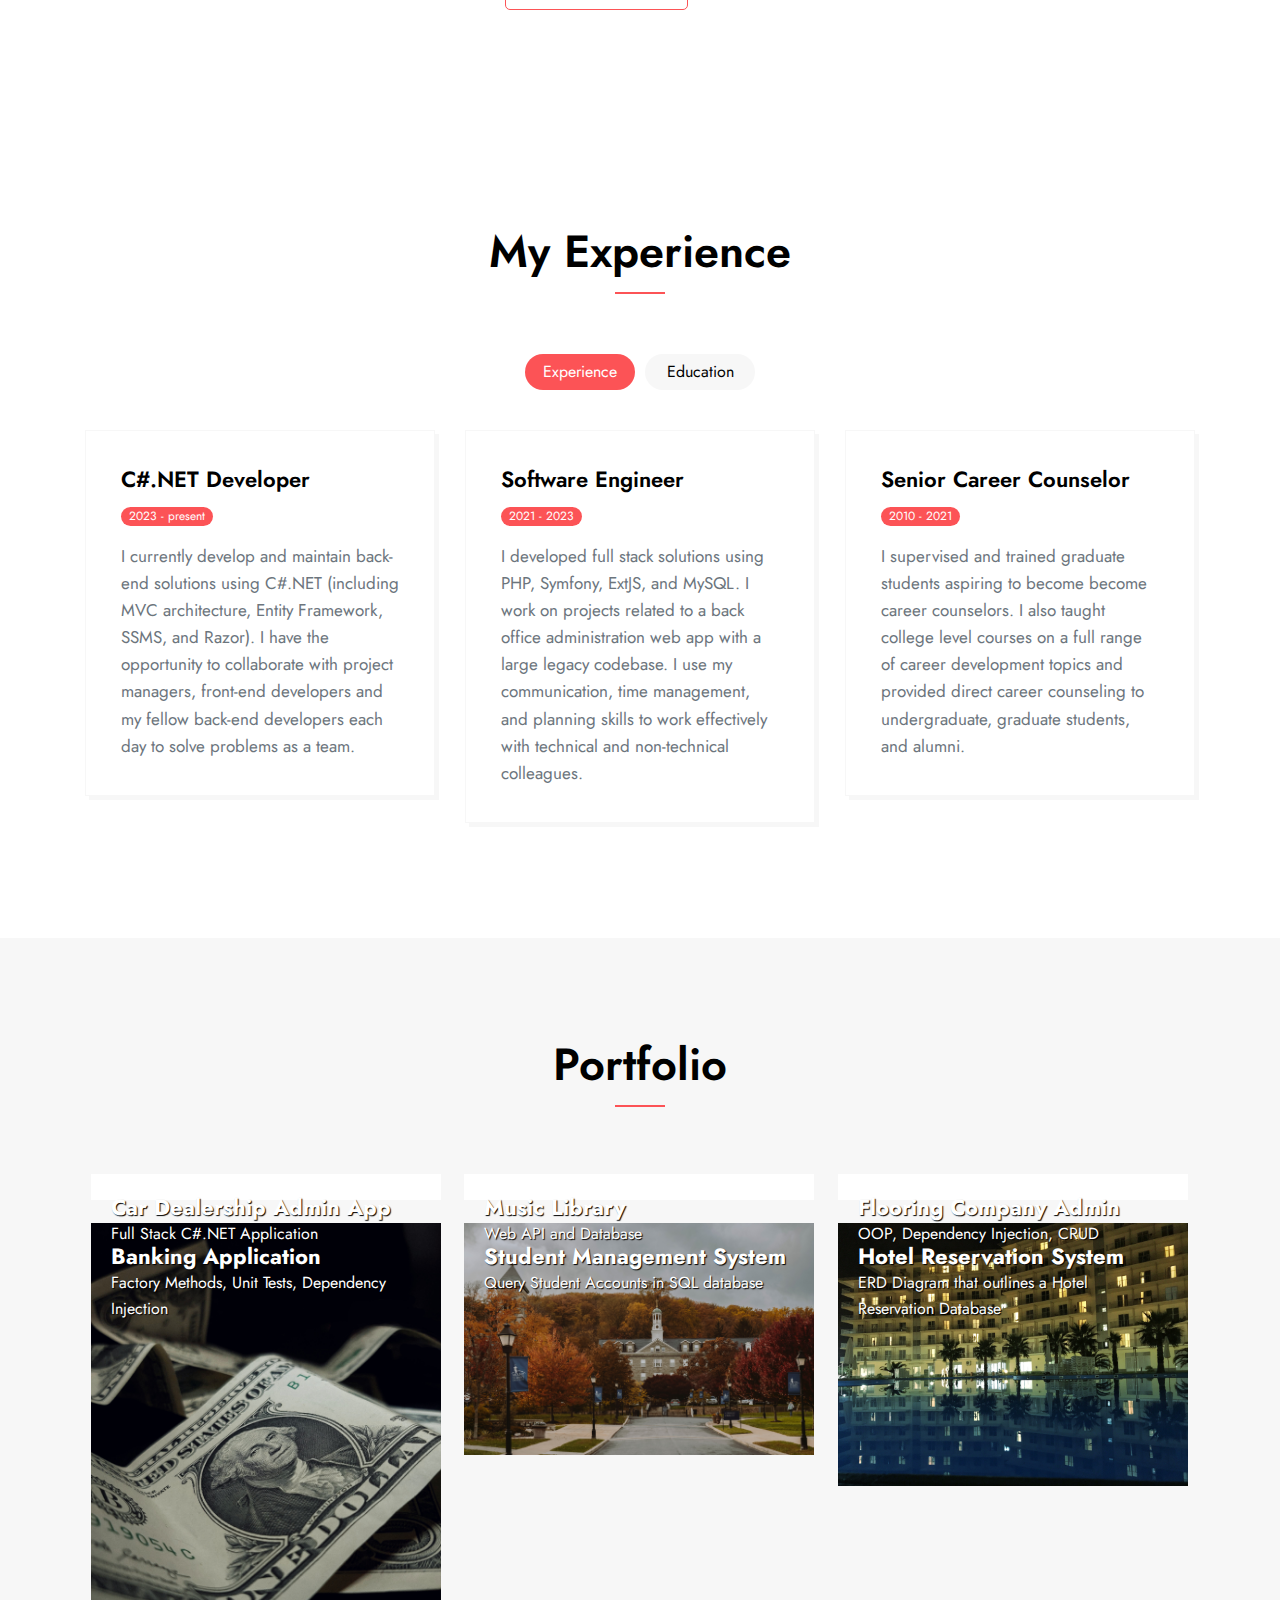
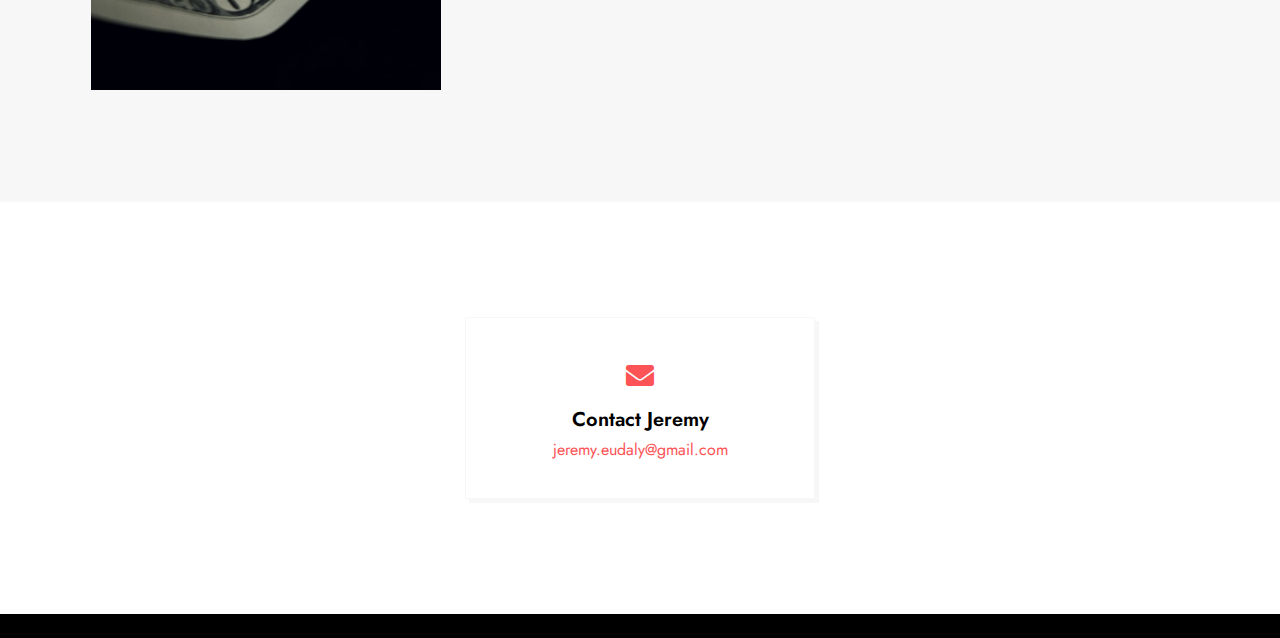
==== commit f61c896c: "more edits to about section" ====
--- a/index.html
+++ b/index.html
@@ -101,7 +101,7 @@
                               Whether it is learning on the job, through documentation, an online tutorial, a university class or a book, 
                               I love the journey from not knowing to knowing. <!-- Logic and analytical thinking are fun for me and I enjoy developing efficient processes for getting things done.--><br><br> 
                               
-                              I am currently an Application Developer using C#.NET and I have previous work experience as a Software Engineer using PHP, Symfony, and ExtJS.
+                              I am currently an Application Developer using C#.NET with previous experience as a Software Engineer using PHP, Symfony, and ExtJS.
 
                               I formally studied C#.NET as an apprentice at The Software Guild. 
                              <br><br> 
